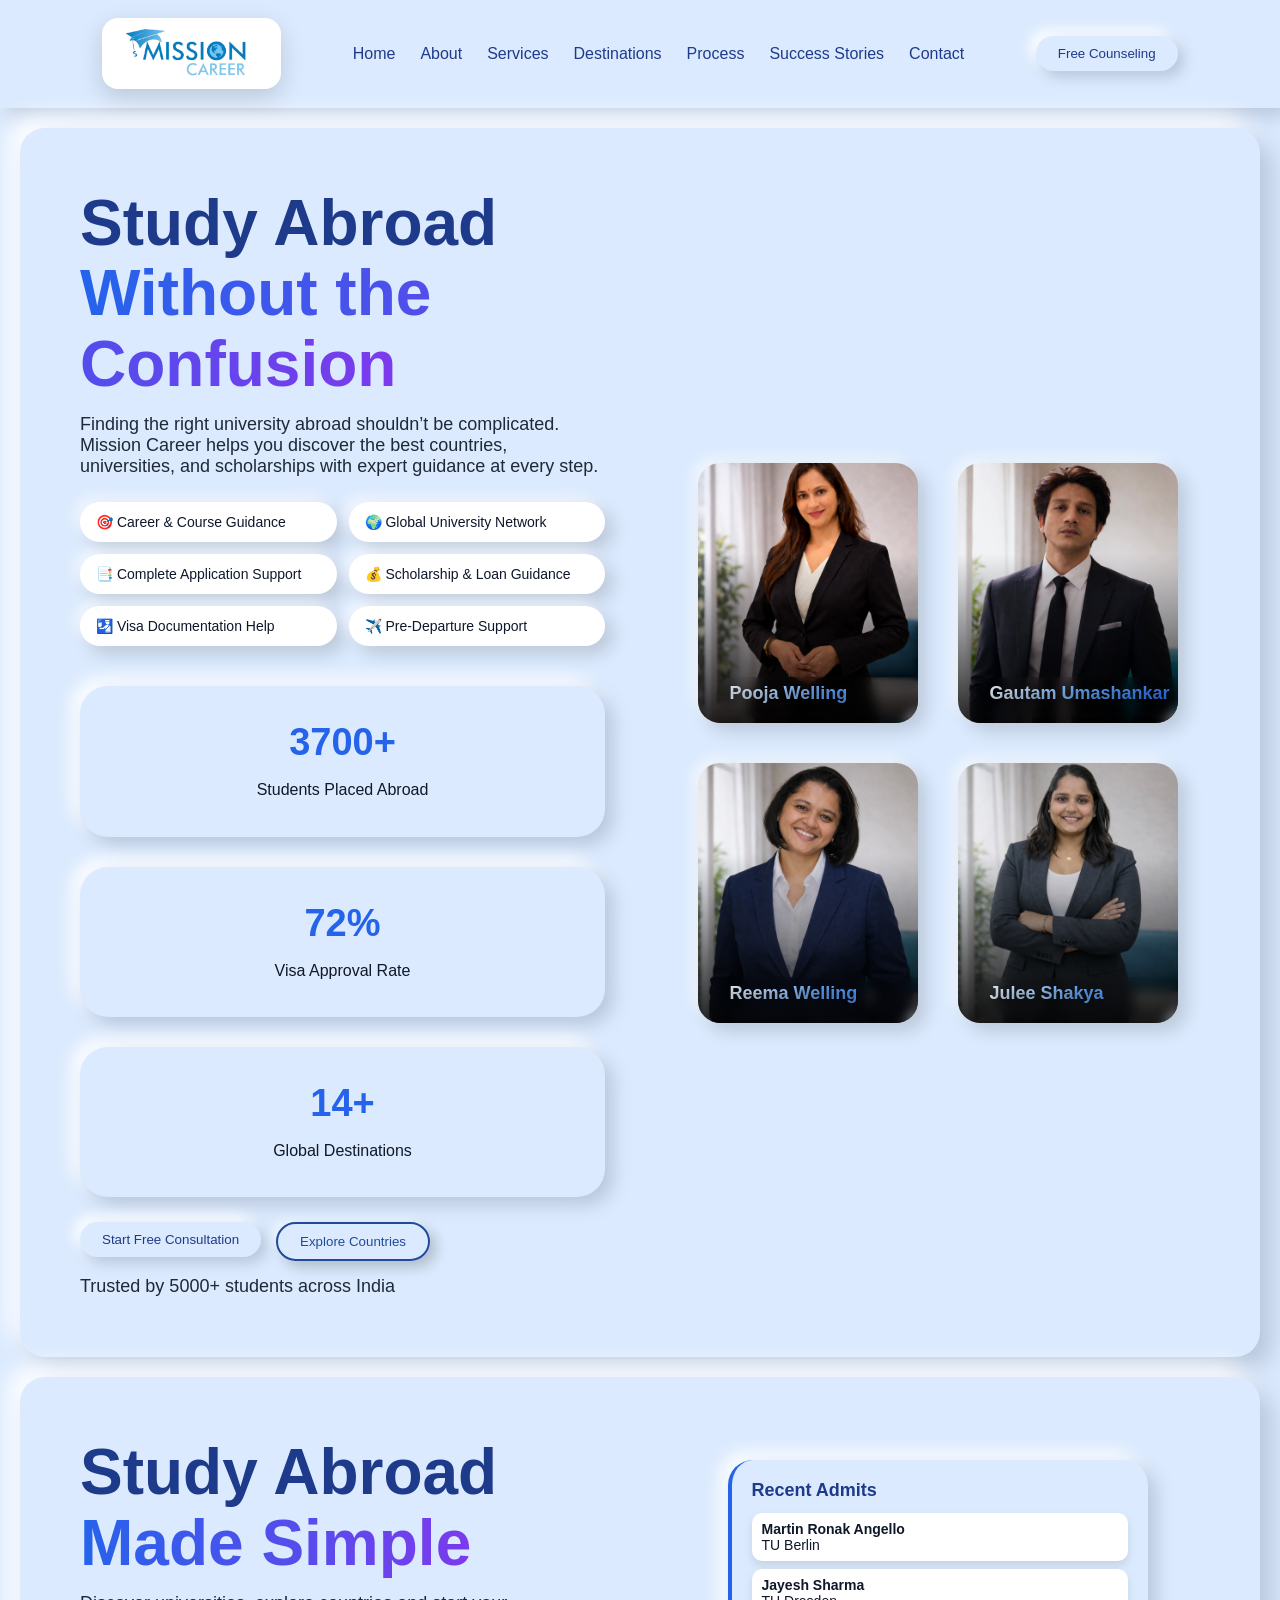
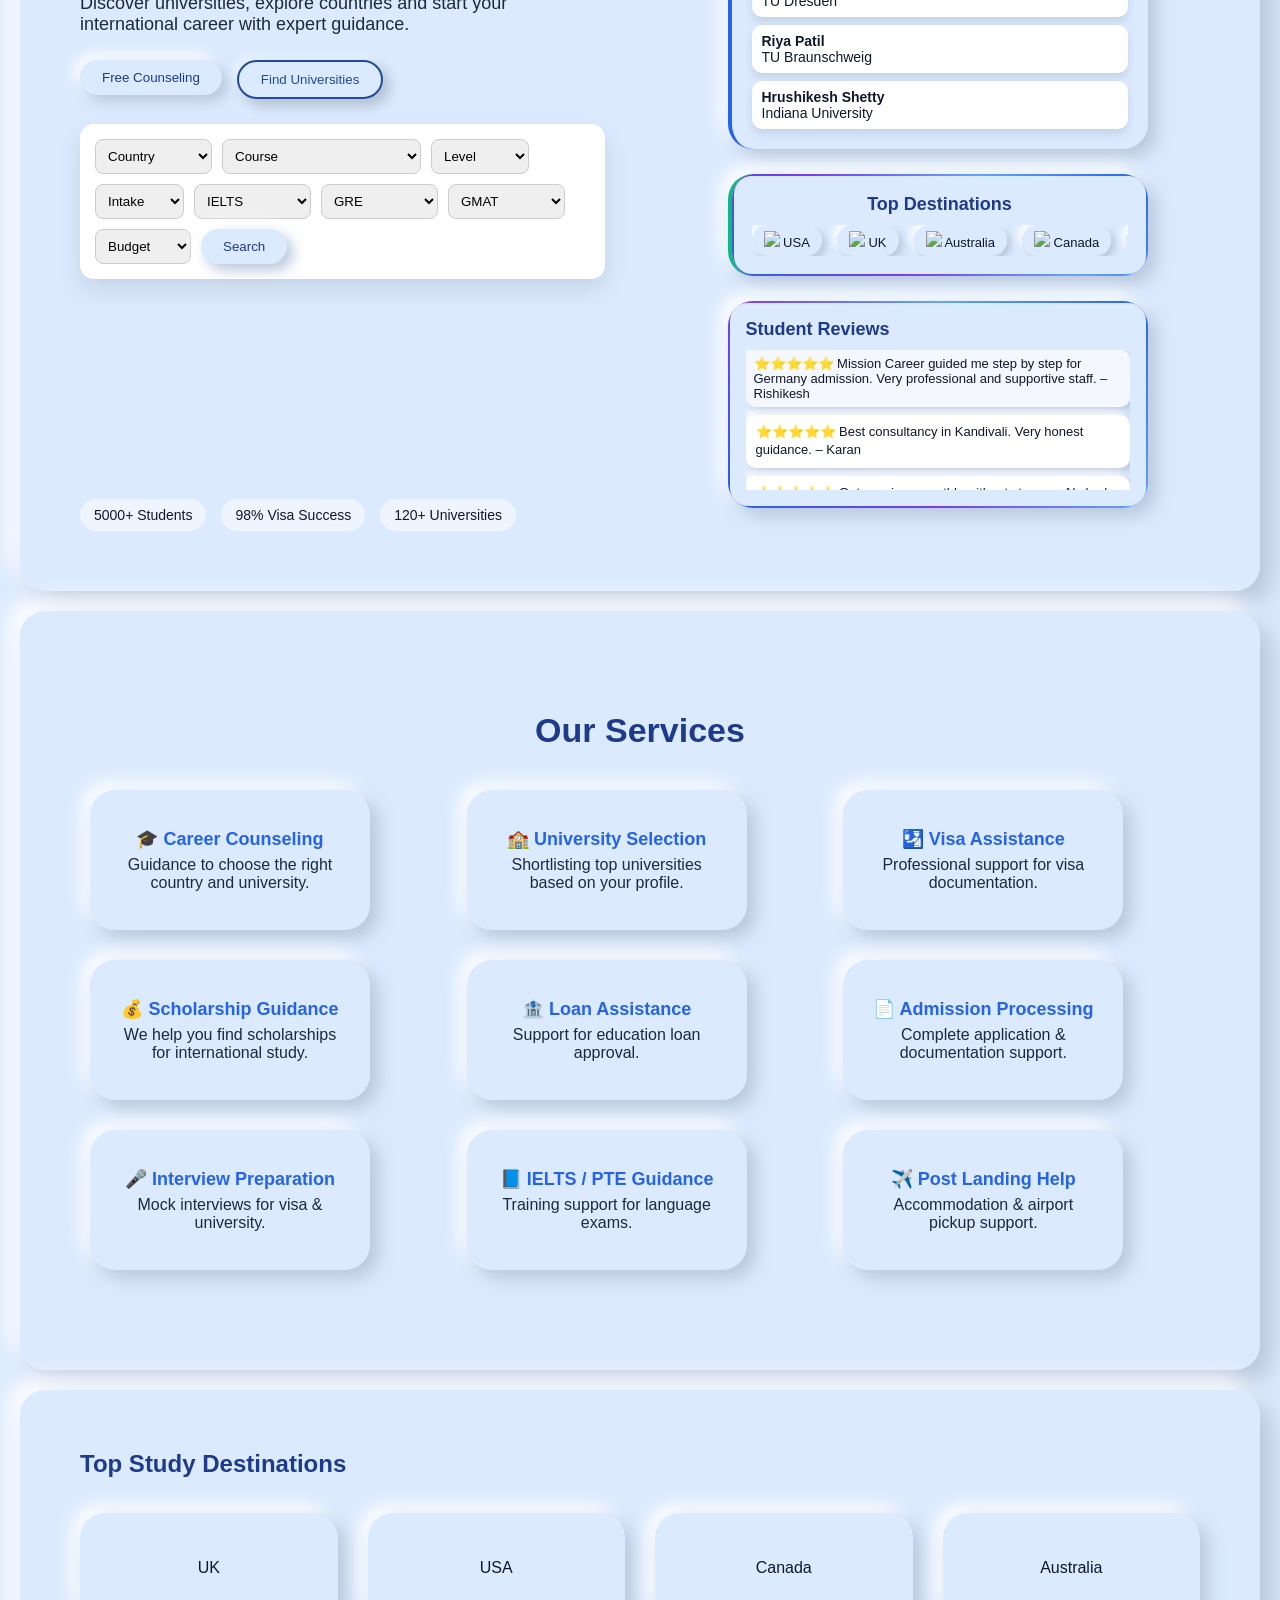
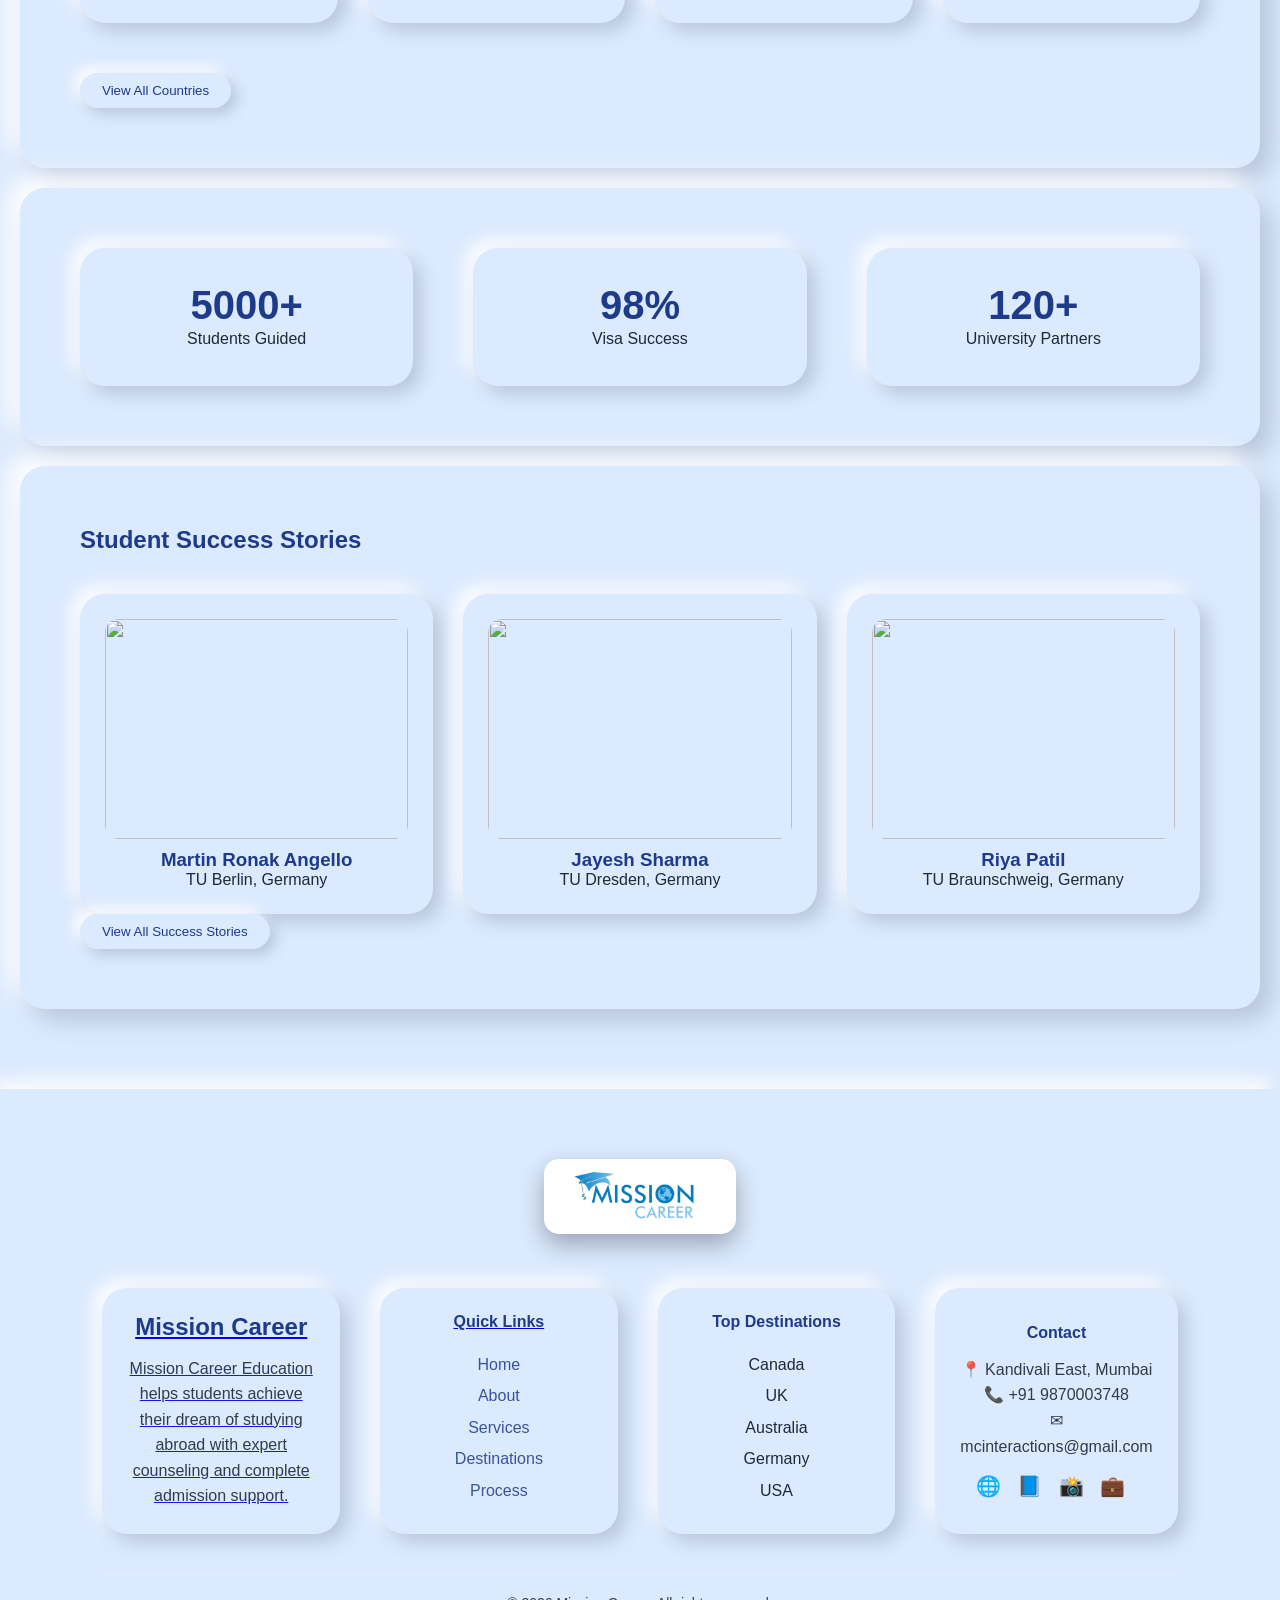
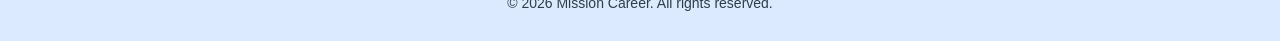
==== index.html @ 350496a9 "Update index.html" ====
<!DOCTYPE html>
<html lang="en">

<head>

<meta charset="UTF-8">
<meta name="viewport" content="width=device-width, initial-scale=1.0">

<title>Mission Career</title>

<link rel="stylesheet" href="style.css">

</head>

<body>

<!-- NAVBAR -->

<nav class="navbar">

<div class="logo">
<img src="mclogo.png" alt="Mission Career Logo">
</div>

<ul class="nav-links">

<li><a href="index.html">Home</a></li>
<li><a href="about.html">About</a></li>
<li><a href="services.html">Services</a></li>
<li><a href="destinations.html">Destinations</a></li>
<li><a href="process.html">Process</a></li>
<li><a href="success.html">Success Stories</a></li>
<li><a href="contact.html">Contact</a></li>

</ul>

<a href="contact.html">
<button class="btn">Free Counseling</button>
</a>

</nav>

<section class="hero">

<div class="hero-left">

<h1>
Study Abroad <br>
<span class="gradient-text">Without the Confusion</span>
</h1>

<p>
Finding the right university abroad shouldn’t be complicated.
Mission Career helps you discover the best countries, universities,
and scholarships with expert guidance at every step.
</p>


<div class="hero-features">

<div class="feature">🎯 Career & Course Guidance</div>
<div class="feature">🌍 Global University Network</div>
<div class="feature">📑 Complete Application Support</div>
<div class="feature">💰 Scholarship & Loan Guidance</div>
<div class="feature">🛂 Visa Documentation Help</div>
<div class="feature">✈️ Pre-Departure Support</div>

</div>


<div class="hero-stats">
<div class="stat">

<h2 class="counter" data-target="5000" data-symbol="+">0</h2>
<p>Students Placed Abroad</p>

</div>

<div class="stat">

<h2 class="counter" data-target="98" data-symbol="%">0</h2>
<p>Visa Approval Rate</p>

</div>

<div class="stat">

<h2 class="counter" data-target="20" data-symbol="+">0</h2>
<p>Global Destinations</p>

</div>
</div>


<div class="hero-buttons">

<a href="contact.html">
<button class="btn">Start Free Consultation</button>
</a>

<a href="destinations.html">
<button class="btn-outline">Explore Countries</button>
</a>

</div>

<p class="trust-line">
Trusted by 5000+ students across India
</p>

</div>



<div class="hero-right">

<div class="team-section">

<div class="team-card">
<img class="pooja-img" src="pooja.png">
<div class="team-info">
<h3>Pooja Welling</h3>
<p>Founder and Director</p>
</div>
</div>

<div class="team-card">
<img class="gautam-img" src="gautam.png">
<div class="team-info">
<h3>Gautam Umashankar</h3>
<p>International Admission Expert</p>
</div>
</div>

<div class="team-card">
<img src="reema.PNG">
<div class="team-info">
<h3>Reema Welling</h3>
<p>Admin Head</p>
</div>
</div>

<div class="team-card">
<img src="julee.PNG">
<div class="team-info">
<h3>Julee Shakya</h3>
<p>Admin Executive</p>
</div>
</div>

</div>

</div>

</section>
</section>


<!-- HERO SECTION -->
<section class="hero">

<div class="hero-content">

<h1>
Study Abroad <br>
<span class="gradient-text">Made Simple</span>
</h1>

<p>
Discover universities, explore countries and start your international career with expert guidance.
</p>

<div class="hero-buttons">

<a href="contact.html">
<button class="btn">Free Counseling</button>
</a>

<a href="finder.html">
<button class="btn-outline">Find Universities</button>
</a>

</div>

<!-- SEARCH WIDGET -->
<div class="finder-widget premium-finder">

<select id="country">
<option value="">Country</option>
<option>USA</option>
<option>UK</option>
<option>Canada</option>
<option>Australia</option>
<option>Germany</option>
<option>Ireland</option>
<option>New Zealand</option>
<option>Italy</option>
<option>France</option>
<option>Spain</option>
</select>


<select id="course">
<option value="">Course</option>

<option>Computer Science</option>
<option>Business</option>
<option>Engineering</option>
<option>Data Science</option>
<option>MBA</option>
<option>Mechanical</option>
<option>IT</option>
<option>AI</option>
<option>AIML</option>
<option>AI DS</option>
<option>Business Administration</option>
<option>EXTC</option>
<option>Finance</option>
<option>Bio Technology</option>
<option>Micro Biology</option>
<option>Cyber Security</option>
<option>Supply Chain Management</option>

</select>


<select id="level">
<option value="">Level</option>
<option>Bachelors</option>
<option>Masters</option>
<option>MBA</option>
<option>Diploma</option>
</select>


<select id="intake">
<option value="">Intake</option>
<option>Fall</option>
<option>Spring</option>
<option>Summer</option>
</select>


<select id="ielts">
<option value="">IELTS</option>
<option>Not Required</option>
<option>6</option>
<option>6.5</option>
<option>7</option>
<option>7.5</option>
<option>8</option>
</select>


<select id="gre">
<option value="">GRE</option>
<option>Not Required</option>
<option>300</option>
<option>310</option>
<option>320</option>
</select>


<select id="gmat">
<option value="">GMAT</option>
<option>Not Required</option>
<option>550</option>
<option>600</option>
<option>650</option>
<option>700</option>
</select>


<select id="budget">
<option value="">Budget</option>
<option>Low</option>
<option>Medium</option>
<option>High</option>
<option>Very High</option>
</select>


<button class="btn" onclick="goFinder()">
Search
</button>

</div>


<div id="results" class="university-results"></div>


<div id="results" class="university-results"></div>

<!-- STATS -->

<div class="hero-chips">

<div class="chip">5000+ Students</div>
<div class="chip">98% Visa Success</div>
<div class="chip">120+ Universities</div>

</div>

</div>



<!-- RIGHT SIDE WIDGETS -->

<div class="hero-widgets">

<div class="widget success">

<h3>Recent Admits</h3>

<div class="admit-list">

<div class="admit-item">
<b>Martin Ronak Angello</b><br>
TU Berlin
</div>

<div class="admit-item">
<b>Jayesh Sharma</b><br>
TU Dresden
</div>

<div class="admit-item">
<b>Riya Patil</b><br>
TU Braunschweig
</div>

<div class="admit-item">
<b>Hrushikesh Shetty</b><br>
Indiana University
</div>



</div>

</div>


<div class="widget country glass map-widget">

<div class="map-bg"></div>


<h3>Top Destinations</h3>

<div class="ticker">

<div class="ticker-track">

<span><img src="https://flagcdn.com/w40/us.png"> USA</span>
<span><img src="https://flagcdn.com/w40/gb.png"> UK</span>
<span><img src="https://flagcdn.com/w40/au.png"> Australia</span>
<span><img src="https://flagcdn.com/w40/ca.png"> Canada</span>
<span><img src="https://flagcdn.com/w40/de.png"> Germany</span>
<span><img src="https://flagcdn.com/w40/ie.png"> Ireland</span>
<span><img src="https://flagcdn.com/w40/nz.png"> New Zealand</span>
<span><img src="https://flagcdn.com/w40/it.png"> Italy</span>
<span><img src="https://flagcdn.com/w40/fr.png"> France</span>

<span><img src="https://flagcdn.com/w40/us.png"> USA</span>
<span><img src="https://flagcdn.com/w40/gb.png"> UK</span>
<span><img src="https://flagcdn.com/w40/au.png"> Australia</span>
<span><img src="https://flagcdn.com/w40/ca.png"> Canada</span>
<span><img src="https://flagcdn.com/w40/de.png"> Germany</span>
<span><img src="https://flagcdn.com/w40/ie.png"> Ireland</span>
<span><img src="https://flagcdn.com/w40/nz.png"> New Zealand</span>
<span><img src="https://flagcdn.com/w40/it.png"> Italy</span>
<span><img src="https://flagcdn.com/w40/fr.png"> France</span>

</div>

</div>

</div>

<div class="widget reviews-widget glass">

<h3>Student Reviews</h3>

<div class="review-mini">

<div class="review-mini-track">

<div class="review-mini-card">
⭐⭐⭐⭐⭐
Mission Career guided me step by step for Germany admission.
Very professional and supportive staff.
– Rishikesh
</div>

<div class="review-big-card">
⭐⭐⭐⭐⭐
Best consultancy in Kandivali.
Very honest guidance.
– Karan
</div>

<div class="review-big-card">
⭐⭐⭐⭐⭐
Got my visa smoothly without stress.
– Akshada
</div>

<div class="review-big-card">
⭐⭐⭐⭐⭐
Staff is friendly and explains everything clearly.
– Pooja
</div>

<div class="review-big-card">
⭐⭐⭐⭐⭐
Highly recommended for study abroad.
– Akshay
</div>

<div class="review-big-card">
⭐⭐⭐⭐⭐
Helped me choose correct university.
– Sneha
</div>

<div class="review-big-card">
⭐⭐⭐⭐⭐
Germany process was very smooth.
– Jayesh
</div>

<div class="review-big-card">
⭐⭐⭐⭐⭐
Very helpful team.
– Rahul
</div>

<div class="review-big-card">
⭐⭐⭐⭐⭐
Best consultancy for Germany.
– Hrushikesh
</div>

<div class="review-big-card">
⭐⭐⭐⭐⭐
Got admission without confusion.
– Harsh
</div>

<div class="review-big-card">
⭐⭐⭐⭐⭐
Very good counselling.
– Riya
</div>

<div class="review-big-card">
⭐⭐⭐⭐⭐
Good experience overall.
– Amit
</div>

<div class="review-big-card">
⭐⭐⭐⭐⭐
Proper documentation support.
– Kajal
</div>

<div class="review-big-card">
⭐⭐⭐⭐⭐
Visa process was easy.
– Naveen
</div>

<div class="review-big-card">
⭐⭐⭐⭐⭐
Best staff ever.
– Rohan
</div>

<div class="review-big-card">
⭐⭐⭐⭐⭐
Very professional.
– Sagar
</div>

<div class="review-big-card">
⭐⭐⭐⭐⭐
Good support for IELTS.
– Neha
</div>

<div class="review-big-card">
⭐⭐⭐⭐⭐
Recommended for Canada.
– Vishal
</div>

<div class="review-big-card">
⭐⭐⭐⭐⭐
Best for Germany.
– Tanmay
</div>

<div class="review-big-card">
⭐⭐⭐⭐⭐
Very honest people.
– Deepak
</div>

<div class="review-big-card">
⭐⭐⭐⭐⭐
Clear guidance.
– Komal
</div>

<div class="review-big-card">
⭐⭐⭐⭐⭐
Admission done fast.
– Aakash
</div>

<div class="review-big-card">
⭐⭐⭐⭐⭐
Helpful team.
– Nikhil
</div>

<div class="review-big-card">
⭐⭐⭐⭐⭐
Good experience.
– Pankaj
</div>

<div class="review-big-card">
⭐⭐⭐⭐⭐
Best consultancy.
– Sameer
</div>

<div class="review-big-card">
⭐⭐⭐⭐⭐
Very supportive.
– Aditya
</div>

<div class="review-big-card">
⭐⭐⭐⭐⭐
Easy process.
– Kunal
</div>

<div class="review-big-card">
⭐⭐⭐⭐⭐
Trusted consultancy.
– Mohit
</div>

<div class="review-big-card">
⭐⭐⭐⭐⭐
Highly recommended.
– Yash
</div>

<div class="review-big-card">
⭐⭐⭐⭐⭐
Smooth process.
– Ritesh
</div>

</div>

</div>

</div>
</div>

</section>


<!-- SERVICES PREVIEW -->




<!-- ADD THIS HERE -->

<section class="services">

<h2>Our Services</h2>

<div class="services-extra">

<div class="service-box">
<h3>🎓 Career Counseling</h3>
<p>Guidance to choose the right country and university.</p>
</div>

<div class="service-box">
<h3>🏫 University Selection</h3>
<p>Shortlisting top universities based on your profile.</p>
</div>

<div class="service-box">
<h3>🛂 Visa Assistance</h3>
<p>Professional support for visa documentation.</p>
</div>

<div class="service-box">
<h3>💰 Scholarship Guidance</h3>
<p>We help you find scholarships for international study.</p>
</div>

<div class="service-box">
<h3>🏦 Loan Assistance</h3>
<p>Support for education loan approval.</p>
</div>

<div class="service-box">
<h3>📄 Admission Processing</h3>
<p>Complete application & documentation support.</p>
</div>

<div class="service-box">
<h3>🎤 Interview Preparation</h3>
<p>Mock interviews for visa & university.</p>
</div>

<div class="service-box">
<h3>📘 IELTS / PTE Guidance</h3>
<p>Training support for language exams.</p>
</div>

<div class="service-box">
<h3>✈️ Post Landing Help</h3>
<p>Accommodation & airport pickup support.</p>
</div>

</div>

</section>
</div>

</section>



<!-- DESTINATIONS PREVIEW -->

<section class="destinations">

<h2>Top Study Destinations</h2>

<div class="countries">

<div class="country">UK</div>
<div class="country">USA</div>
<div class="country">Canada</div>
<div class="country">Australia</div>

</div>

<a href="destinations.html">
<button class="btn">View All Countries</button>
</a>

</section>


<!-- SUCCESS STATS -->

<section class="stats">

<div class="stat">

<h3>5000+</h3>
<p>Students Guided</p>

</div>

<div class="stat">

<h3>98%</h3>
<p>Visa Success</p>

</div>

<div class="stat">

<h3>120+</h3>
<p>University Partners</p>

</div>

</section>

<section class="success-preview">

<h2>Student Success Stories</h2>

<div class="success-grid">

<div class="success-card">

<img src="https://cdn-icons-png.flaticon.com/512/3135/3135715.png">

<h3>Martin Ronak Angello</h3>
<p>TU Berlin, Germany</p>

</div>


<div class="success-card">

<img src="https://cdn-icons-png.flaticon.com/512/3135/3135715.png">

<h3>Jayesh Sharma</h3>
<p>TU Dresden, Germany</p>

</div>


<div class="success-card">

<img src="https://cdn-icons-png.flaticon.com/512/6997/6997662.png">

<h3>Riya Patil</h3>
<p>TU Braunschweig, Germany</p>

</div>
</div>

<a href="success.html">
<button class="btn">View All Success Stories</button>
</a>

</section>


<!-- FOOTER -->

<footer class="footer">

    <div class="footer-logo">
          <a href="index.html">

<img src="mclogo.png" alt="Mission Career Logo">

</div>

<div class="footer-container">

<!-- COMPANY -->

<div class="footer-col">

<h3>Mission Career</h3>

<p>
Mission Career Education helps students achieve their dream of studying abroad with expert counseling and complete admission support.
</p>

</div>


<!-- QUICK LINKS -->

<div class="footer-col">

<h4>Quick Links</h4>

<ul>

<li><a href="index.html">Home</a></li>
<li><a href="about.html">About</a></li>
<li><a href="services.html">Services</a></li>
<li><a href="destinations.html">Destinations</a></li>
<li><a href="process.html">Process</a></li>

</ul>

</div>


<!-- DESTINATIONS -->

<div class="footer-col">

<h4>Top Destinations</h4>

<ul>

<li>Canada</li>
<li>UK</li>
<li>Australia</li>
<li>Germany</li>
<li>USA</li>

</ul>

</div>


<!-- CONTACT -->

<div class="footer-col">

<h4>Contact</h4>

<p>📍 Kandivali East, Mumbai</p>
<p>📞 +91 9870003748</p>
<p>✉ mcinteractions@gmail.com</p>

<div class="footer-social">

<a href="#">🌐</a>
<a href="#">📘</a>
<a href="#">📸</a>
<a href="#">💼</a>

</div>

</div>

</div>


<div class="footer-bottom">

<p>© 2026 Mission Career. All rights reserved.</p>

</div>

</footer>


<script src="script.js"></script>
</body>
</html>
---- style.css ----
*{
margin:0;
padding:0;
box-sizing:border-box;
font-family:sans-serif;
}

body{
background:#f6f9ff;
color:#0a2540;
}

/* NAVBAR */

.navbar{

display:flex;
justify-content:space-between;
align-items:center;

padding:20px 8%;

background:white;

box-shadow:0 5px 20px rgba(0,0,0,0.05);

}

.nav-links{

display:flex;
gap:25px;

list-style:none;

}

.nav-links a{

text-decoration:none;
color:#0a2540;

}

.btn{

background:#2563eb;
color:white;

padding:10px 22px;

border:none;

border-radius:30px;

cursor:pointer;

}

.btn-outline{

border:2px solid #2563eb;

background:white;
color:#2563eb;

padding:10px 22px;

border-radius:30px;

cursor:pointer;

}


/* HERO */

.hero{

display:grid;
grid-template-columns:1fr 1fr;

padding:120px 8%;

align-items:center;

}

.hero h1{

font-size:52px;
color:#1e3a8a;

}

.hero p{

margin-top:15px;

}

.hero-buttons{

margin-top:20px;
display:flex;
gap:10px;

}

.image-placeholder{

width:300px;
height:300px;

background:#dbeafe;

display:flex;
align-items:center;
justify-content:center;

border-radius:20px;

}


/* SERVICES */

section{

padding:100px 8%;

}

.services-grid{

display:grid;

grid-template-columns:repeat(auto-fit,minmax(250px,1fr));

gap:30px;

}

.service-card{

background:white;

padding:25px;

border-radius:14px;

box-shadow:0 10px 25px rgba(0,0,0,0.05);

}


/* COUNTRIES */

.countries{

display:grid;

grid-template-columns:repeat(auto-fit,minmax(150px,1fr));

gap:20px;

}

.country{

background:white;

padding:20px;

text-align:center;

border-radius:12px;

box-shadow:0 10px 20px rgba(0,0,0,0.05);

}


/* STATS */

.stats{

display:flex;

justify-content:center;

gap:60px;

background:#eef5ff;

}

.stat{

text-align:center;

}

.stat h3{

font-size:40px;

color:#2563eb;

}


/* FOOTER */

footer{

background:#1e40af;

color:white;

text-align:center;

padding:40px;

}

.success-grid{
display:grid;
grid-template-columns:repeat(auto-fit,minmax(250px,1fr));
gap:30px;
margin-top:40px;
}

.success-card{
background:white;
padding:25px;
border-radius:14px;
text-align:center;
box-shadow:0 10px 25px rgba(0,0,0,0.05);
}

.page-hero{

padding:120px 8%;
text-align:center;

background:#eef5ff;

}

.page-hero h1{

font-size:48px;
color:#1e3a8a;

}

.about-grid{

display:grid;

grid-template-columns:1fr 1fr;

gap:40px;

align-items:center;

}

.mission-grid{

display:grid;

grid-template-columns:1fr 1fr;

gap:30px;

}

.mission-card{

background:white;

padding:25px;

border-radius:14px;

box-shadow:0 10px 25px rgba(0,0,0,0.05);

}

.cta-section{

text-align:center;

background:#eef5ff;

padding:80px 8%;

}

.cta-section h2{

font-size:36px;

margin-bottom:10px;

color:#1e3a8a;

}

.process-grid{

display:grid;

grid-template-columns:repeat(auto-fit,minmax(250px,1fr));

gap:30px;

margin-top:40px;

}

.process-card{

background:white;

padding:30px;

border-radius:14px;

text-align:center;

box-shadow:0 10px 25px rgba(0,0,0,0.05);

transition:0.3s;

}

.process-card:hover{

transform:translateY(-6px);

box-shadow:0 20px 40px rgba(0,0,0,0.1);

}

.success-grid{

display:grid;

grid-template-columns:repeat(auto-fit,minmax(250px,1fr));

gap:30px;

margin-top:40px;

}

.success-card{

background:white;

padding:25px;

border-radius:14px;

text-align:center;

box-shadow:0 10px 25px rgba(0,0,0,0.05);

transition:0.3s;

}

.success-card:hover{

transform:translateY(-6px);

box-shadow:0 20px 40px rgba(0,0,0,0.1);

}

.finder{

text-align:center;

background:#eef5ff;

padding:100px 8%;

}

.finder h2{

font-size:40px;

margin-bottom:10px;

color:#1e3a8a;

}

.logo img{
height:55px;
width:auto;
}

.hero{

display:grid;
grid-template-columns:1fr 1fr;

gap:60px;

padding:120px 8%;

align-items:center;

background:linear-gradient(120deg,#eef5ff,#ffffff);

}

.hero h1{

font-size:56px;

color:#1e3a8a;

}

.highlight{

color:#2563eb;

}

.hero p{

margin-top:15px;

font-size:18px;

max-width:500px;

}

/* FEATURES */

.hero-features{

display:grid;

grid-template-columns:repeat(2,1fr);

gap:12px;

margin-top:20px;

}

.feature{

background:white;

padding:12px 16px;

border-radius:30px;

box-shadow:0 10px 20px rgba(0,0,0,0.05);

font-size:14px;

}

/* STATS */

.hero-stats{

display:flex;

gap:40px;

margin-top:25px;

}

.hero-stats h2{

font-size:32px;

color:#2563eb;

}

/* STUDENT GRID */

.students-grid{

display:grid;

grid-template-columns:repeat(2,160px);

gap:25px;

justify-content:center;

}

.student-card{

position:relative;

width:160px;
height:200px;

border-radius:16px;

overflow:hidden;

box-shadow:0 15px 35px rgba(0,0,0,0.2);

animation:floatCard 6s ease-in-out infinite;

}

.student-card img{

width:100%;
height:100%;

object-fit:cover;

}

.student-card span{

position:absolute;

bottom:10px;
left:10px;

background:white;

padding:4px 10px;

border-radius:20px;

font-size:12px;

}

/* FLOAT ANIMATION */

@keyframes floatCard{

0%{transform:translateY(0px)}
50%{transform:translateY(-15px)}
100%{transform:translateY(0px)}

}

.hero{

display:grid;
grid-template-columns:1fr 1fr;

gap:60px;

padding:120px 8%;

background:linear-gradient(120deg,#f6f9ff,#ffffff);

}

/* HEADLINE */

.hero h1{

font-size:64px;

line-height:1.1;

color:#0a2540;

}

.gradient-text{

background:linear-gradient(90deg,#2563eb,#60a5fa);

-webkit-background-clip:text;

-webkit-text-fill-color:transparent;

}

/* FINDER WIDGET */

.finder-widget{

margin-top:25px;

display:flex;

gap:10px;

background:white;

padding:15px;

border-radius:12px;

box-shadow:0 10px 30px rgba(0,0,0,0.08);

}

.finder-widget select{

padding:10px;

border-radius:8px;

border:1px solid #ddd;

}

/* STATS CHIPS */

.hero-chips{

display:flex;

gap:15px;

margin-top:20px;

}

.chip{

background:#eef5ff;

padding:8px 14px;

border-radius:30px;

font-size:14px;

}

/* RIGHT SIDE WIDGETS */

.hero-widgets{

display:flex;

flex-direction:column;

gap:20px;

}

.widget{

background:white;

padding:20px;

border-radius:16px;

box-shadow:0 15px 35px rgba(0,0,0,0.1);

animation:float 6s ease-in-out infinite;

}

.widget.success{

border-left:4px solid #2563eb;

}

.widget.country{

border-left:4px solid #10b981;

}

@keyframes float{

0%{transform:translateY(0)}
50%{transform:translateY(-12px)}
100%{transform:translateY(0)}

}

.nav-links a{

position:relative;

text-decoration:none;

color:#0a2540;

font-weight:500;

padding:6px 0;

transition:color 0.3s ease;

}

/* underline animation */

.nav-links a::after{

content:"";

position:absolute;

left:0;

bottom:-4px;

width:0%;

height:2px;

background:linear-gradient(
90deg,
#2563eb,
#60a5fa
);

transition:width 0.35s ease;

}

/* hover effect */

.nav-links a:hover{

color:#2563eb;

}

.nav-links a:hover::after{

width:100%;

}

.hero{

display:grid;
grid-template-columns:1fr 1fr;

gap:70px;

padding:120px 8%;

align-items:center;

background:linear-gradient(120deg,#f6f9ff,#ffffff);

}

/* HEADLINE */

.hero h1{

font-size:64px;

line-height:1.1;

color:#0a2540;

}

.gradient-text{

background:linear-gradient(90deg,#2563eb,#60a5fa);

-webkit-background-clip:text;

-webkit-text-fill-color:transparent;

}

.hero p{

margin-top:15px;

font-size:18px;

max-width:520px;

}

/* FEATURES */

.hero-features{

display:grid;

grid-template-columns:repeat(2,1fr);

gap:12px;

margin-top:25px;

}

.feature{

background:white;

padding:12px 16px;

border-radius:30px;

box-shadow:0 10px 20px rgba(0,0,0,0.05);

font-size:14px;

}

/* STATS */

.hero-stats{

display:flex;

gap:40px;

margin-top:25px;

}

.stat h2{

color:#2563eb;

font-size:32px;

}

/* BUTTONS */

.hero-buttons{

margin-top:25px;

display:flex;

gap:15px;

}

.trust-line{

margin-top:12px;

font-size:14px;

color:#64748b;

}

/* RIGHT SIDE CARDS */

.students-grid{

display:grid;

grid-template-columns:repeat(2,200px);

gap:30px;

justify-content:center;

}

.student-card{

position:relative;

width:200px;
height:240px;

border-radius:18px;

overflow:hidden;

box-shadow:0 20px 40px rgba(0,0,0,0.15);

transition:0.3s;

}

.student-card:hover{

transform:translateY(-10px);

}

.student-card img{

width:100%;
height:100%;

object-fit:cover;

}

.card-label{

position:absolute;

bottom:12px;
left:12px;

background:white;

padding:6px 12px;

border-radius:20px;

font-size:13px;

font-weight:500;

}

/* ===== GLOBAL THEME OVERRIDE ===== */

body{
background:#f8fbff;
color:#0f172a;
}

/* NAVBAR */

.navbar{
background:white;
border-bottom:1px solid #e5e7eb;
}

/* NAV LINKS */

.nav-links a{
color:#0f172a;
}

.nav-links a:hover{
color:#2563eb;
}

/* HEADINGS */

h1,h2,h3{
color:#0f172a;
}

/* GRADIENT TEXT */

.gradient-text{
background:linear-gradient(90deg,#2563eb,#7c3aed);
-webkit-background-clip:text;
-webkit-text-fill-color:transparent;
}

/* BUTTON PRIMARY */

.btn{
background:linear-gradient(135deg,#2563eb,#7c3aed);
color:white;
border:none;
}

/* BUTTON HOVER */

.btn:hover{
transform:translateY(-2px);
box-shadow:0 10px 25px rgba(0,0,0,0.15);
}

/* BUTTON OUTLINE */

.btn-outline{
border:2px solid #2563eb;
color:#2563eb;
background:white;
}

/* CARDS */

.service-card,
.country,
.success-card,
.process-card{

background:white;

border-radius:16px;

box-shadow:0 10px 30px rgba(0,0,0,0.06);

transition:0.3s;

}

.service-card:hover,
.country:hover,
.success-card:hover,
.process-card:hover{

transform:translateY(-6px);

box-shadow:0 20px 50px rgba(0,0,0,0.12);

}

/* LIGHT SECTIONS */

.light-section{
background:#f1f5ff;
}

/* HERO */

.hero{
background:linear-gradient(120deg,#f6f9ff,#ffffff);
}

/* STATS */

.stat h2{
color:#2563eb;
}

/* ===== SKY BLUE WEBSITE BACKGROUND ===== */

body{
background:#eaf3ff;
}

/* sections */

section{
background:#eaf3ff;
}

/* hero section */

.hero{
background:#eaf3ff;
}

/* light sections */

.light-section{
background:#eaf3ff;
}

/* cards ko white rakhenge taaki contrast aaye */

.service-card,
.success-card,
.process-card,
.country,
.student-card{

background:white;

}

body{

background:linear-gradient(
180deg,
#eef5ff,
#dbeafe
);

}

/* STRONG SKY BLUE BACKGROUND */

body{
background:#dbeafe;
}

section{
background:#dbeafe;
}

.hero{
background:#dbeafe;
}

body{
background:linear-gradient(
180deg,
#dbeafe,
#bfdbfe
);
}

.navbar{
background:linear-gradient(
90deg,
#4f46e5,
#7c3aed
);

padding:18px 8%;

display:flex;
align-items:center;
justify-content:space-between;

}

.nav-links a{
color:white;
}

.nav-links a:hover{
color:#e0e7ff;
}

.logo{
background:white;
padding:6px 16px;
border-radius:14px;

box-shadow:
0 6px 20px rgba(0,0,0,0.15);

display:flex;
align-items:center;
}

.nav-btn{

background:white;
color:#5b4bff;

padding:12px 28px;

border-radius:40px;

font-weight:600;

border:none;

box-shadow:
0 8px 20px rgba(0,0,0,0.15);

transition:all 0.3s ease;

}

/* hover */

.nav-btn:hover{

transform:translateY(-3px);

box-shadow:
0 12px 30px rgba(0,0,0,0.25);

background:linear-gradient(
90deg,
#2563eb,
#7c3aed
);

color:white;

}

.nav-btn{

background:linear-gradient(
90deg,
#2563eb,
#7c3aed
);

color:white;

box-shadow:
0 10px 30px rgba(124,58,237,0.6);

}

.nav-btn{

background:linear-gradient(
90deg,
#2563eb,
#7c3aed
);

color:white;

box-shadow:
0 10px 30px rgba(124,58,237,0.6);

}

.logo{

background:white;

padding:8px 18px;

border-radius:16px;

display:flex;
align-items:center;

transition:all 0.35s ease;

box-shadow:
0 8px 25px rgba(0,0,0,0.15);

}

/* hover animation */

.logo:hover{

transform:translateY(-4px) scale(1.05);

box-shadow:
0 15px 40px rgba(124,58,237,0.4);

}

.logo{

background:white;

padding:8px 18px;

border-radius:16px;

display:flex;
align-items:center;

transition:all 0.35s ease;

box-shadow:
0 8px 25px rgba(0,0,0,0.15);

}

/* hover animation */

.logo:hover{

transform:translateY(-4px) scale(1.05);

box-shadow:
0 15px 40px rgba(124,58,237,0.4);

}

.staff-grid{

display:grid;
grid-template-columns:repeat(2,200px);
gap:30px;
justify-content:center;

}

.staff-card{

position:relative;

width:200px;
height:240px;

border-radius:20px;

overflow:hidden;

box-shadow:0 20px 40px rgba(0,0,0,0.15);

transition:0.4s;

}

.staff-card img{

width:100%;
height:100%;
object-fit:cover;

}

/* hover animation */

.staff-card:hover{

transform:translateY(-10px) scale(1.05);

box-shadow:0 30px 60px rgba(0,0,0,0.25);

}

/* gradient overlay */

.staff-card::after{

content:"";

position:absolute;
bottom:0;
left:0;

width:100%;
height:60%;

background:linear-gradient(
transparent,
rgba(0,0,0,0.85)
);

}

/* name */

.staff-name{

position:absolute;

bottom:12px;
left:14px;

color:white;

font-weight:600;

font-size:18px;

z-index:2;

}

.team-section{

display:grid;
grid-template-columns:repeat(2,220px);
gap:40px;

justify-content:center;

}

/* card */

.team-card{

position:relative;

height:260px;
width:220px;

border-radius:22px;

overflow:hidden;

background:white;

box-shadow:
0 20px 50px rgba(0,0,0,0.15);

transition:0.4s;

}

/* image */

.team-card img{

width:100%;
height:100%;

object-fit:cover;

transition:0.5s;

}

/* hover */

.team-card:hover{

transform:translateY(-12px) scale(1.05);

box-shadow:
0 35px 80px rgba(0,0,0,0.25);

}

.team-card:hover img{

transform:scale(1.15);

}

/* info overlay */

.team-info{

position:absolute;

bottom:0;

width:100%;

padding:16px;

background:linear-gradient(
transparent,
rgba(0,0,0,0.85)
);

color:white;

transform:translateY(35px);

transition:0.35s;

}

.team-card:hover .team-info{

transform:translateY(0);

}

/* name */

.team-info h3{

font-size:18px;

margin-bottom:4px;

}

.team-info p{

font-size:13px;

opacity:0.85;

}

.gautam-img{
object-fit:cover;
object-position:50% 10%;
}

.team-card{
position:relative;
overflow:hidden;
border-radius:22px;
}

/* image */

.team-card img{
width:100%;
height:100%;
object-fit:cover;
}

/* dark gradient overlay */

.team-card::after{
content:"";
position:absolute;
bottom:0;
left:0;
width:100%;
height:60%;

background:linear-gradient(
transparent,
rgba(0,0,0,0.85)
);
}

/* name style */

.team-info{
position:absolute;
bottom:15px;
left:15px;

color:white;
font-weight:600;
font-size:18px;

z-index:2;

background:rgba(0,0,0,0.45);
padding:6px 14px;
border-radius:20px;

backdrop-filter:blur(6px);
}

/* CARD OVERLAY */

.team-card{
position:relative;
overflow:hidden;
border-radius:22px;
}

.team-card::after{
content:"";
position:absolute;
bottom:0;
left:0;
width:100%;
height:65%;

background:linear-gradient(
transparent,
rgba(0,0,0,0.85)
);
}

/* NAME STYLE */

.team-info{

position:absolute;
bottom:18px;
left:18px;

font-size:20px;
font-weight:700;

z-index:2;

/* BLUE WHITE GRADIENT TEXT */

background:linear-gradient(90deg,#ffffff,#60a5fa,#2563eb);

-webkit-background-clip:text;
-webkit-text-fill-color:transparent;

text-shadow:0 3px 10px rgba(0,0,0,0.6);

}

/* HERO HOVER EFFECTS */

/* staff cards */

.team-card{

transition:all 0.4s ease;

}

.team-card:hover{

transform:translateY(-12px) scale(1.05);

box-shadow:0 35px 70px rgba(0,0,0,0.35);

}

/* image zoom */

.team-card img{

transition:transform 0.6s ease;

}

.team-card:hover img{

transform:scale(1.15);

}

/* feature pills */

.feature{

transition:all 0.35s ease;

cursor:pointer;

}

.feature:hover{

transform:translateY(-4px) scale(1.05);

box-shadow:0 10px 25px rgba(0,0,0,0.15);

background:white;

}

/* stats numbers */

.stat{

transition:0.35s;

}

.stat:hover{

transform:scale(1.1);

color:#2563eb;

}

/* buttons */

.btn{

transition:all 0.35s ease;

}

.btn:hover{

transform:translateY(-3px) scale(1.05);

box-shadow:0 12px 30px rgba(0,0,0,0.25);

}

/* outline button */

.btn-outline{

transition:all 0.35s ease;

}

.btn-outline:hover{

background:#2563eb;

color:white;

transform:translateY(-3px) scale(1.05);

}

/* heading hover glow */

.hero h1{

transition:0.4s;

}

.hero h1:hover{

text-shadow:

0 10px 40px rgba(37,99,235,0.5);

}

/* ================= CLAY EFFECT WITHOUT COLOR CHANGE ================= */

/* clay cards */

.feature,
.dest-card,
.service-card,
.about-card,
.process-content,
.timeline-item,
.contact-form,
.why-card,
.team-card{

border-radius:22px;

box-shadow:
8px 8px 18px rgba(0,0,0,0.15),
-6px -6px 14px rgba(255,255,255,0.6);

transition:all 0.35s ease;

}

/* hover press effect */

.feature:hover,
.dest-card:hover,
.service-card:hover,
.about-card:hover,
.process-content:hover,
.timeline-item:hover,
.why-card:hover,
.team-card:hover{

transform:translateY(-4px);

box-shadow:
inset 6px 6px 12px rgba(0,0,0,0.18),
inset -6px -6px 12px rgba(255,255,255,0.6);

}

/* buttons clay press */

.btn,
.btn-outline,
.nav-btn{

border-radius:40px;

box-shadow:
6px 6px 14px rgba(0,0,0,0.2),
-4px -4px 10px rgba(255,255,255,0.5);

transition:0.3s;

}

.btn:hover,
.btn-outline:hover,
.nav-btn:hover{

box-shadow:
inset 5px 5px 10px rgba(0,0,0,0.25),
inset -5px -5px 10px rgba(255,255,255,0.6);

}

/* navbar soft clay */

nav{

box-shadow:
6px 6px 14px rgba(0,0,0,0.15),
-4px -4px 10px rgba(255,255,255,0.5);

}

/* pills */

.feature{

border-radius:30px;

}

/* stat cards */

.stat{

border-radius:20px;

box-shadow:
6px 6px 14px rgba(0,0,0,0.15),
-4px -4px 10px rgba(255,255,255,0.5);

}

.contact-grid{

display:grid;

grid-template-columns:1fr 1fr;

gap:60px;

}

.contact-form{

padding:30px;

}

.contact-form input,
.contact-form textarea{

width:100%;

padding:12px;

margin-bottom:15px;

border-radius:10px;

border:1px solid #ddd;

font-size:14px;

}

.contact-info p{

margin-bottom:15px;

}

/* FOOTER */

.footer{

background: linear-gradient(135deg,#4f46e5,#7c3aed);

color:white;

padding:60px 8% 30px;

margin-top:80px;

}

.footer-container{

display:grid;

grid-template-columns:repeat(auto-fit,minmax(220px,1fr));

gap:40px;

}

.footer-col h3{

font-size:24px;

margin-bottom:15px;

}

.footer-col h4{

margin-bottom:15px;

}

.footer-col p{

line-height:1.6;

opacity:0.9;

}

.footer-col ul{

list-style:none;

padding:0;

}

.footer-col ul li{

margin-bottom:10px;

}

.footer-col ul li a{

color:white;

text-decoration:none;

opacity:0.9;

transition:0.3s;

}

.footer-col ul li a:hover{

opacity:1;

padding-left:6px;

}

.footer-social{

margin-top:15px;

}

.footer-social a{

font-size:20px;

margin-right:10px;

text-decoration:none;

transition:0.3s;

}

.footer-social a:hover{

transform:scale(1.2);

}

.footer-bottom{

text-align:center;

margin-top:40px;

border-top:1px solid rgba(255,255,255,0.2);

padding-top:20px;

font-size:14px;

opacity:0.8;

}

/* ===== FOOTER UPGRADE ===== */

.footer{

background: linear-gradient(135deg,#4f46e5,#7c3aed);

color:white;

padding:70px 8% 30px;

margin-top:80px;

position:relative;

overflow:hidden;

}

/* animated light effect */

.footer::before{

content:"";

position:absolute;

width:200%;

height:200%;

top:-50%;

left:-50%;

background: radial-gradient(circle, rgba(255,255,255,0.15) 2%, transparent 2%);

background-size:40px 40px;

animation:footerMove 30s linear infinite;

opacity:0.3;

}

@keyframes footerMove{

0%{transform:translate(0,0)}

100%{transform:translate(100px,100px)}

}


/* footer layout */

.footer-container{

display:grid;

grid-template-columns:repeat(auto-fit,minmax(220px,1fr));

gap:40px;

position:relative;

z-index:2;

}


/* headings */

.footer-col h3,
.footer-col h4{

margin-bottom:15px;

font-weight:600;

}


/* text */

.footer-col p{

line-height:1.6;

opacity:0.9;

}


/* links */

.footer-col ul{

list-style:none;

padding:0;

}

.footer-col ul li{

margin-bottom:10px;

}

.footer-col ul li a{

color:white;

text-decoration:none;

opacity:0.85;

transition:all 0.3s ease;

position:relative;

}

/* animated underline */

.footer-col ul li a::after{

content:"";

position:absolute;

left:0;

bottom:-2px;

width:0%;

height:2px;

background:white;

transition:0.3s;

}

.footer-col ul li a:hover{

opacity:1;

padding-left:6px;

}

.footer-col ul li a:hover::after{

width:100%;

}


/* social icons */

.footer-social a{

font-size:20px;

margin-right:12px;

display:inline-block;

transition:all 0.3s ease;

}

.footer-social a:hover{

transform:scale(1.3) rotate(8deg);

}


/* footer bottom */

.footer-bottom{

text-align:center;

margin-top:40px;

border-top:1px solid rgba(255,255,255,0.25);

padding-top:20px;

font-size:14px;

opacity:0.9;

}


/* responsive */

@media (max-width:768px){

.footer{

text-align:center;

}

.footer-container{

grid-template-columns:1fr;

}

}

/* ===== PREMIUM FOOTER LOGO ===== */

.footer-logo{

display:flex;
justify-content:center;
align-items:center;

margin-bottom:50px;

position:relative;

}

/* logo card */

.footer-logo img{

height:75px;

background:rgba(255,255,255,0.95);

padding:14px 35px;

border-radius:20px;

box-shadow:
0 10px 30px rgba(0,0,0,0.25);

transition:all 0.35s ease;

}

/* glow ring */

.footer-logo::before{

content:"";

position:absolute;

width:220px;
height:90px;

background:linear-gradient(
90deg,
#60a5fa,
#a78bfa,
#60a5fa
);

filter:blur(25px);

opacity:0.5;

z-index:-1;

}

/* hover effect */

.footer-logo img:hover{

transform:translateY(-6px) scale(1.05);

box-shadow:
0 20px 50px rgba(0,0,0,0.35);

}

/* STATS BOX */

.hero-stats{

display:flex;
gap:30px;
flex-wrap:wrap;

margin-top:30px;

}

.stat{

flex:1;

min-width:200px;

text-align:center;

padding:20px;

background:white;

border-radius:16px;

box-shadow:0 10px 25px rgba(0,0,0,0.1);

transition:0.3s;

}

.stat:hover{

transform:translateY(-6px);

}

/* number */

.stat h2{

font-size:32px;

color:#2563eb;

margin-bottom:6px;

}

/* text */

.stat p{

font-size:15px;

color:#1f2937;

word-wrap:break-word;

line-height:1.4;

}

/* ===== PREMIUM MAP SECTION ===== */

.map-section{

padding:80px 8%;

background:linear-gradient(
135deg,
#dbeafe,
#e0e7ff,
#ede9fe
);

text-align:center;

}

.map-title{

font-size:32px;

margin-bottom:40px;

color:#1e3a8a;

}


/* wrapper */

.map-wrapper{

position:relative;

max-width:1000px;

margin:auto;

border-radius:25px;

overflow:hidden;

box-shadow:
0 20px 50px rgba(0,0,0,0.15);

transition:0.4s;

}

.map-wrapper:hover{

transform:scale(1.01);

box-shadow:
0 30px 70px rgba(0,0,0,0.25);

}


/* iframe */

.map-wrapper iframe{

width:100%;

height:450px;

border:0;

filter:saturate(1.1);

}


/* glass card */

.map-card{

position:absolute;

bottom:20px;

left:20px;

background:rgba(255,255,255,0.9);

backdrop-filter:blur(8px);

padding:20px;

border-radius:15px;

box-shadow:
0 10px 25px rgba(0,0,0,0.2);

text-align:left;

max-width:260px;

animation:floatCard 4s infinite ease-in-out;

}


@keyframes floatCard{

0%{transform:translateY(0px)}

50%{transform:translateY(-6px)}

100%{transform:translateY(0px)}

}


.map-card h3{

color:#4338ca;

margin-bottom:8px;

}

.map-card p{

font-size:14px;

color:#111;

line-height:1.4;

}

/* ===== CLAY STATS FINAL ===== */

.hero-stats{
display:flex;
gap:30px;
flex-wrap:wrap;
justify-content:center;
margin-top:40px;
}

/* background same as section */

.hero{
background:#cfd8e6;
}

/* clay box */

.stat{

background:#cfd8e6;

padding:35px;

border-radius:28px;

min-width:280px;

text-align:center;

/* clay shadow */

box-shadow:
12px 12px 25px #aab4c3,
-12px -12px 25px #e6eef8;

transition:0.3s ease;

}


/* hover press effect */

.stat:hover{

box-shadow:
inset 8px 8px 16px #aab4c3,
inset -8px -8px 16px #e6eef8;

transform:scale(1.02);

}


/* number */

.stat h2{

font-size:38px;

color:#2563eb;

margin-bottom:8px;

font-weight:700;

}


/* text */

.stat p{

font-size:16px;

color:#111827;

}

/* ===== FORCE BLUE BACKGROUND ===== */

.hero{
background:#dbeafe !important;
}


/* ===== WHITE CLAY STATS ===== */

.hero-stats .stat{

background:#ffffff !important;

border-radius:28px !important;

box-shadow:
8px 8px 18px #b8c6db,
-8px -8px 18px #ffffff !important;

transition:0.3s;

}


/* hover press */

.hero-stats .stat:hover{

box-shadow:
inset 6px 6px 12px #b8c6db,
inset -6px -6px 12px #ffffff !important;

transform:scale(1.02);

}


/* number color */

.hero-stats .stat h2{
color:#2563eb !important;
}


/* text color */

.hero-stats .stat p{
color:#111827 !important;
}

/* ========================= */
/* GLOBAL HOVER ANIMATION */
/* ========================= */

.hero button,
.hero .btn,
.hero .btn-outline,
.hero .widget,
.hero .chip,
.hero .stat,
.hero .feature,
.hero .finder-widget,
.hero select,
.hero input,
.hero .hero-stats .stat,
.hero .hero-widgets .widget {

transition: all 0.35s ease;
cursor: pointer;

}


/* ===== lift effect ===== */

.hero button:hover,
.hero .btn:hover,
.hero .btn-outline:hover,
.hero .widget:hover,
.hero .chip:hover,
.hero .stat:hover,
.hero .feature:hover,
.hero .finder-widget:hover,
.hero .hero-widgets .widget:hover,
.hero select:hover {

transform: translateY(-6px) scale(1.02);

box-shadow:
0 15px 30px rgba(0,0,0,0.15),
0 5px 10px rgba(0,0,0,0.08);

}


/* ===== press effect ===== */

.hero button:active,
.hero .widget:active,
.hero .stat:active {

transform: scale(0.96);

box-shadow:
inset 4px 4px 8px rgba(0,0,0,0.2),
inset -4px -4px 8px rgba(255,255,255,0.6);

}


/* ===== gradient glow on hover ===== */

.hero .widget:hover,
.hero .stat:hover {

background: linear-gradient(
135deg,
#ffffff,
#f1f5ff
);

}


/* ===== button glow ===== */

.hero .btn:hover {

box-shadow:
0 0 15px #6366f1,
0 0 25px #3b82f6;

}


/* ===== outline button hover ===== */

.hero .btn-outline:hover {

background: linear-gradient(
45deg,
#3b82f6,
#7c3aed
);

color:white;
border:none;

}






/* ===== SERVICES ALIGN FIX ===== */

.services-grid,
.services-extra{

display:grid !important;

grid-template-columns:repeat(3,1fr) !important;

gap:30px !important;

align-items:stretch !important;

}


/* responsive */

@media (max-width:1000px){

.services-grid,
.services-extra{

grid-template-columns:repeat(2,1fr) !important;

}

}

@media (max-width:600px){

.services-grid,
.services-extra{

grid-template-columns:1fr !important;

}

}


/* same height */

.service-card,
.service-box{

height:140px !important;

display:flex !important;

flex-direction:column !important;

justify-content:center !important;

}


/* text spacing */

.service-card h3,
.service-box h3{

margin-bottom:6px !important;

}


.service-card p,
.service-box p{

margin:0 !important;

}

/* ========================= */
/* SCATTERED SERVICES MODE */
/* ========================= */

.services-grid,
.services-extra{

display:flex !important;

flex-wrap:wrap !important;

gap:40px !important;

justify-content:center;

position:relative;

}


/* base card */

.service-card,
.service-box{

width:280px !important;

height:140px !important;

background:white !important;

border-radius:20px;

padding:20px;

position:relative;

transition:0.4s;

box-shadow:
0 10px 25px rgba(0,0,0,0.15);

}


/* random scattered positions */

.service-box:nth-child(1){ transform:rotate(-6deg) translateY(10px); }
.service-box:nth-child(2){ transform:rotate(5deg) translateY(-10px); }
.service-box:nth-child(3){ transform:rotate(-3deg) translateY(20px); }
.service-box:nth-child(4){ transform:rotate(7deg) translateY(-5px); }
.service-box:nth-child(5){ transform:rotate(-5deg) translateY(15px); }
.service-box:nth-child(6){ transform:rotate(4deg) translateY(-15px); }
.service-box:nth-child(7){ transform:rotate(-8deg) translateY(10px); }
.service-box:nth-child(8){ transform:rotate(6deg) translateY(-10px); }


/* hover effect */

.service-card:hover,
.service-box:hover{

transform:
rotate(0deg)
scale(1.15)
translateY(-10px) !important;

z-index:10;

box-shadow:
0 30px 60px rgba(0,0,0,0.3);

}

/* ===== BIG HOVER SERVICES ===== */

.service-card:hover,
.service-box:hover{

transform:
rotate(0deg)
scale(1.45)
translateY(-20px) !important;

z-index:999 !important;

box-shadow:
0 40px 80px rgba(0,0,0,0.35) !important;

}

/* allow zoom outside container */

.services,
.services-grid,
.services-extra{

overflow:visible !important;

}


/* card base */

.service-card,
.service-box{

position:relative !important;

z-index:1;

transition:transform 0.4s ease;

}


/* BIG HOVER */

.service-card:hover,
.service-box:hover{

transform:scale(1.6) !important;

z-index:1000 !important;

box-shadow:
0 40px 80px rgba(0,0,0,0.4) !important;

}

/* ===== SERVICES FINAL FIX ===== */

.services{

text-align:center;
padding:80px 5%;

}


/* container */

.services-grid,
.services-extra{

display:flex !important;
flex-wrap:wrap !important;
justify-content:center !important;
align-items:center !important;

gap:50px;

position:relative;

}


/* card base */

.service-card,
.service-box{

width:260px;
min-height:130px;

background:white;

border-radius:20px;

padding:20px;

box-shadow:
0 15px 30px rgba(0,0,0,0.15);

transition:0.4s;

position:relative;

z-index:1;

}


/* scattered rotation */

.service-box:nth-child(1){ transform:rotate(-6deg); }
.service-box:nth-child(2){ transform:rotate(5deg); }
.service-box:nth-child(3){ transform:rotate(-4deg); }
.service-box:nth-child(4){ transform:rotate(7deg); }
.service-box:nth-child(5){ transform:rotate(-5deg); }
.service-box:nth-child(6){ transform:rotate(4deg); }
.service-box:nth-child(7){ transform:rotate(-7deg); }
.service-box:nth-child(8){ transform:rotate(6deg); }


/* hover pop */

.service-card:hover,
.service-box:hover{

transform:
rotate(0deg)
scale(1.35)
translateY(-10px);

z-index:999;

box-shadow:
0 40px 80px rgba(0,0,0,0.35);

}


/* allow zoom */

.services,
.services-grid,
.services-extra{

overflow:visible;

}

/* ===== SERVICES FINAL CLEAN ===== */

.services{

background:linear-gradient(
135deg,
#dbeafe,
#e0e7ff,
#ede9fe
) !important;

padding:90px 6% !important;

text-align:center;

}


/* grid layout */

.services-grid,
.services-extra{

display:grid !important;

grid-template-columns:
repeat(auto-fit,minmax(280px,1fr)) !important;

gap:30px !important;

justify-content:center;

}


/* card */

.service-card,
.service-box{

background:white !important;

border-radius:22px !important;

padding:25px !important;

box-shadow:
0 15px 35px rgba(0,0,0,0.15);

transition:0.35s;

position:relative;

overflow:hidden;

}


/* purple blue glow border */

.service-card::before,
.service-box::before{

content:"";

position:absolute;

inset:0;

border-radius:22px;

padding:2px;

background:linear-gradient(
45deg,
#2563eb,
#7c3aed,
#60a5fa,
#2563eb
);

-webkit-mask:
linear-gradient(#fff 0 0) content-box,
linear-gradient(#fff 0 0);

-webkit-mask-composite:xor;

mask-composite:exclude;

opacity:0;

transition:0.3s;

}


/* show border on hover */

.service-card:hover::before,
.service-box:hover::before{

opacity:1;

}


/* hover pop */

.service-card:hover,
.service-box:hover{

transform:translateY(-12px) scale(1.05);

box-shadow:
0 25px 60px rgba(0,0,0,0.25);

}


/* title */

.service-card h3,
.service-box h3{

color:#2563eb !important;

font-size:18px;

margin-bottom:8px;

}


/* text */

.service-card p,
.service-box p{

color:#1e293b !important;

}


/* heading */

.services h2{

color:#1e3a8a;

margin-bottom:30px;

font-size:32px;

}

/* ===== FORCE STRAIGHT SERVICES ===== */

.services-grid,
.services-extra{

display:grid !important;

grid-template-columns:
repeat(auto-fit,minmax(280px,1fr)) !important;

gap:30px !important;

justify-content:center !important;

}


/* remove all rotation */

.service-card,
.service-box{

transform:none !important;

rotate:0deg !important;

}


/* remove scattered nth child */

.service-box:nth-child(1),
.service-box:nth-child(2),
.service-box:nth-child(3),
.service-box:nth-child(4),
.service-box:nth-child(5),
.service-box:nth-child(6),
.service-box:nth-child(7),
.service-box:nth-child(8){

transform:none !important;

}


/* clean hover */

.service-card:hover,
.service-box:hover{

transform:translateY(-10px) scale(1.05) !important;

z-index:10;

}


/* alignment fix */

.services{

text-align:center;

padding:80px 6%;

}

/* ===== FINAL SERVICES ALIGN ===== */

.services{

padding:80px 6% !important;
text-align:center;

}


/* GRID FORCE */

.services-grid,
.services-extra{

display:grid !important;

grid-template-columns:repeat(3, 1fr) !important;

gap:30px !important;

max-width:1100px;

margin:40px auto;

}


/* CARD */

.service-card,
.service-box{

background:white !important;

border-radius:20px !important;

padding:25px !important;

height:140px;

display:flex;
flex-direction:column;
justify-content:center;
align-items:center;

box-shadow:
0 10px 25px rgba(0,0,0,0.15);

transform:none !important;
rotate:0deg !important;

transition:0.3s;

}


/* HOVER */

.service-card:hover,
.service-box:hover{

transform:translateY(-8px) scale(1.04) !important;

box-shadow:
0 20px 40px rgba(0,0,0,0.25);

z-index:10;

}


/* TITLE */

.service-card h3,
.service-box h3{

color:#2563eb;
margin-bottom:6px;

}


/* TEXT */

.service-card p,
.service-box p{

text-align:center;

}


/* RESPONSIVE */

@media(max-width:900px){

.services-grid,
.services-extra{

grid-template-columns:repeat(2,1fr) !important;

}

}

@media(max-width:600px){

.services-grid,
.services-extra{

grid-template-columns:1fr !important;

}

}

/* ===== FINAL SERVICES ALIGN ===== */

.services{

padding:80px 6% !important;
text-align:center;

}


/* GRID FORCE */

.services-grid,
.services-extra{

display:grid !important;

grid-template-columns:repeat(3, 1fr) !important;

gap:30px !important;

max-width:1100px;

margin:40px auto;

}


/* CARD */

.service-card,
.service-box{

background:white !important;

border-radius:20px !important;

padding:25px !important;

height:140px;

display:flex;
flex-direction:column;
justify-content:center;
align-items:center;

box-shadow:
0 10px 25px rgba(0,0,0,0.15);

transform:none !important;
rotate:0deg !important;

transition:0.3s;

}


/* HOVER */

.service-card:hover,
.service-box:hover{

transform:translateY(-8px) scale(1.04) !important;

box-shadow:
0 20px 40px rgba(0,0,0,0.25);

z-index:10;

}


/* TITLE */

.service-card h3,
.service-box h3{

color:#2563eb;
margin-bottom:6px;

}


/* TEXT */

.service-card p,
.service-box p{

text-align:center;

}


/* RESPONSIVE */

@media(max-width:900px){

.services-grid,
.services-extra{

grid-template-columns:repeat(2,1fr) !important;

}

}

@media(max-width:600px){

.services-grid,
.services-extra{

grid-template-columns:1fr !important;

}

}

/* ===== FINAL SERVICES ALIGN ===== */

.services{

padding:80px 6% !important;
text-align:center;

}


/* GRID FORCE */

.services-grid,
.services-extra{

display:grid !important;

grid-template-columns:repeat(3, 1fr) !important;

gap:30px !important;

max-width:1100px;

margin:40px auto;

}


/* CARD */

.service-card,
.service-box{

background:white !important;

border-radius:20px !important;

padding:25px !important;

height:140px;

display:flex;
flex-direction:column;
justify-content:center;
align-items:center;

box-shadow:
0 10px 25px rgba(0,0,0,0.15);

transform:none !important;
rotate:0deg !important;

transition:0.3s;

}


/* HOVER */

.service-card:hover,
.service-box:hover{

transform:translateY(-8px) scale(1.04) !important;

box-shadow:
0 20px 40px rgba(0,0,0,0.25);

z-index:10;

}


/* TITLE */

.service-card h3,
.service-box h3{

color:#2563eb;
margin-bottom:6px;

}


/* TEXT */

.service-card p,
.service-box p{

text-align:center;

}


/* RESPONSIVE */

@media(max-width:900px){

.services-grid,
.services-extra{

grid-template-columns:repeat(2,1fr) !important;

}

}

@media(max-width:600px){

.services-grid,
.services-extra{

grid-template-columns:1fr !important;

}

}

.service-box h3{

display:flex;
align-items:center;
gap:8px;

font-size:18px;

}

.services h2{

display:block !important;

width:100%;

text-align:center !important;

font-size:32px;

color:#1e3a8a;

margin-bottom:40px !important;

margin-top:0 !important;

position:relative;

z-index:5;

}

.services h2{

display:block !important;

width:100%;

text-align:center !important;

font-size:32px;

color:#1e3a8a;

margin-bottom:40px !important;

margin-top:0 !important;

position:relative;

z-index:5;

}

.services h2{

margin-top:40px !important;

}

/* ===== FORCE SHOW SERVICES HEADING ===== */

.services h2{

display:block !important;

visibility:visible !important;

opacity:1 !important;

position:relative !important;

z-index:9999 !important;

font-size:34px !important;

text-align:center !important;

color:#1e3a8a !important;

margin:40px 0 40px 0 !important;

}


/* make sure section not hiding */

.services{

overflow:visible !important;

padding-top:120px !important;

}

.admit-list{

margin-top:12px;

display:flex;
flex-direction:column;

gap:8px;

}

.admit-item{

background:white;

padding:8px 10px;

border-radius:10px;

font-size:14px;

box-shadow:0 5px 10px rgba(0,0,0,0.1);

transition:0.3s;

}

.admit-item:hover{

transform:scale(1.03);

box-shadow:0 10px 20px rgba(0,0,0,0.2);

}

/* ============================= */
/* GLOBAL FINAL THEME */
/* ============================= */

body{
background:linear-gradient(
180deg,
#dbeafe,
#e0e7ff,
#ede9fe
) !important;
}


/* sections */

section{
background:transparent !important;
}


/* ============================= */
/* NAVBAR FINAL */
/* ============================= */

.navbar{

background:linear-gradient(
90deg,
#4f46e5,
#7c3aed
) !important;

box-shadow:0 10px 25px rgba(0,0,0,0.2);

}

.nav-links a{
color:white !important;
}

.nav-links a:hover{
color:#e0e7ff !important;
}


/* ============================= */
/* PAGE HERO */
/* ============================= */

.page-hero{

background:linear-gradient(
135deg,
#dbeafe,
#e0e7ff,
#ede9fe
) !important;

border-radius:20px;

box-shadow:
8px 8px 18px #b8c6db,
-8px -8px 18px #ffffff;

}


/* ============================= */
/* CARDS GLOBAL */
/* ============================= */

.service-card,
.service-box,
.country,
.success-card,
.process-card,
.mission-card,
.stat,
.widget,
.finder-form,
.contact-form,
.map-card{

background:white !important;

border-radius:20px !important;

box-shadow:
8px 8px 18px #b8c6db,
-8px -8px 18px #ffffff !important;

transition:0.3s;

}


/* hover */

.service-card:hover,
.service-box:hover,
.country:hover,
.success-card:hover,
.process-card:hover,
.stat:hover,
.widget:hover,
.finder-form:hover,
.contact-form:hover,
.map-card:hover{

transform:translateY(-6px) scale(1.02);

box-shadow:
0 20px 40px rgba(0,0,0,0.2);

}


/* ============================= */
/* BUTTON FINAL */
/* ============================= */

.btn{

background:linear-gradient(
90deg,
#2563eb,
#7c3aed
) !important;

color:white !important;

border:none;

border-radius:40px;

}

.btn-outline{

border:2px solid #2563eb;

color:#2563eb;

background:white;

}

.btn:hover{

transform:translateY(-3px);

box-shadow:0 10px 25px rgba(0,0,0,0.3);

}


/* ============================= */
/* SERVICES GRID FIX */
/* ============================= */

.services-grid,
.services-extra{

display:grid !important;

grid-template-columns:
repeat(auto-fit,minmax(260px,1fr)) !important;

gap:30px !important;

}


/* ============================= */
/* HERO STATS */
/* ============================= */

.hero-stats .stat{

background:white !important;

border-radius:25px;

box-shadow:
8px 8px 18px #b8c6db,
-8px -8px 18px #ffffff;

}


/* ============================= */
/* CONTACT GRID */
/* ============================= */

.contact-grid{

display:grid;

grid-template-columns:1fr 1fr;

gap:40px;

}


/* ============================= */
/* FINDER */
/* ============================= */

.finder-form{

display:flex;
gap:15px;
flex-wrap:wrap;

padding:25px;

}


/* ============================= */
/* MAP */
/* ============================= */

.map-wrapper{

border-radius:25px;

overflow:hidden;

box-shadow:
0 20px 50px rgba(0,0,0,0.2);

}


/* ============================= */
/* FOOTER FINAL */
/* ============================= */

.footer{

background:linear-gradient(
135deg,
#4f46e5,
#7c3aed
) !important;

color:white;

box-shadow:0 -10px 30px rgba(0,0,0,0.3);

}


/* footer logo */

.footer-logo img{

background:white;

padding:10px 25px;

border-radius:15px;

box-shadow:0 10px 25px rgba(0,0,0,0.3);

}


/* ============================= */
/* TEXT COLORS */
/* ============================= */

h1,h2,h3{
color:#1e3a8a;
}

p{
color:#1f2937;
}


/* ============================= */
/* GLOBAL HOVER */
/* ============================= */

button,
.card,
.service-card,
.country,
.success-card,
.process-card{

transition:0.3s;

}

button:hover,
.card:hover,
.service-card:hover,
.country:hover,
.success-card:hover,
.process-card:hover{

transform:translateY(-5px);

}


/* ============================= */
/* RESPONSIVE */
/* ============================= */

@media(max-width:900px){

.contact-grid{
grid-template-columns:1fr;
}

}

/* ======================= */
/* FULL CLAY THEME */
/* ======================= */

body{

background:#dbeafe !important;

}


/* ALL SECTIONS CLAY */

section,
.hero,
.page-hero,
.services,
.stats,
.finder,
.cta-section,
.contact-section,
.map-section{

background:#dbeafe !important;

border-radius:25px;

box-shadow:

12px 12px 25px #b8c6db,
-12px -12px 25px #ffffff;

margin:20px !important;

padding:60px !important;

}


/* CARDS */

.service-card,
.service-box,
.country,
.success-card,
.process-card,
.mission-card,
.stat,
.widget,
.contact-form,
.map-card,
.footer-col,
.finder-form{

background:#dbeafe !important;

border-radius:25px !important;

box-shadow:

8px 8px 18px #b8c6db,
-8px -8px 18px #ffffff !important;

}


/* BUTTON CLAY */

.btn{

background:#dbeafe !important;

color:#1e3a8a !important;

box-shadow:

6px 6px 14px #b8c6db,
-6px -6px 14px #ffffff;

border:none;

}

.btn:hover{

box-shadow:

inset 6px 6px 12px #b8c6db,
inset -6px -6px 12px #ffffff;

}


/* NAVBAR CLAY */

.navbar{

background:#dbeafe !important;

box-shadow:

8px 8px 18px #b8c6db,
-8px -8px 18px #ffffff;

}

.nav-links a{
color:#1e3a8a !important;
}


/* HERO STATS */

.hero-stats .stat{

background:#dbeafe !important;

box-shadow:

8px 8px 18px #b8c6db,
-8px -8px 18px #ffffff;

}


/* FOOTER CLAY */

.footer{

background:#dbeafe !important;

color:#1e3a8a !important;

box-shadow:

-8px -8px 18px #ffffff,
8px 8px 18px #b8c6db;

}


/* MAP */

.map-wrapper{

box-shadow:

8px 8px 18px #b8c6db,
-8px -8px 18px #ffffff;

}


/* CONTACT */

.contact-form{

background:#dbeafe !important;

}


/* FINDER */

.finder-form{

background:#dbeafe !important;

}


/* TEXT */

h1,h2,h3{
color:#1e3a8a !important;
}

p{
color:#1f2937 !important;
}

/* ===== FOOTER STRUCTURE FIX ===== */

.footer-container{

display:grid !important;

grid-template-columns:repeat(4,1fr) !important;

gap:40px !important;

max-width:1200px;

margin:auto;

align-items:stretch;

}


/* equal boxes */

.footer-col{

text-align:center;

padding:25px;

border-radius:25px;

background:#dbeafe;

box-shadow:

8px 8px 18px #b8c6db,
-8px -8px 18px #ffffff;

display:flex;

flex-direction:column;

justify-content:center;

}


/* heading */

.footer-col h3,
.footer-col h4{

margin-bottom:15px;

color:#1e3a8a;

}


/* text */

.footer-col p,
.footer-col li{

color:#1f2937;

line-height:1.6;

}


/* links */

.footer-col ul{

list-style:none;

padding:0;

}

.footer-col ul li{

margin:6px 0;

}


/* responsive */

@media(max-width:900px){

.footer-container{

grid-template-columns:1fr 1fr !important;

}

}

@media(max-width:600px){

.footer-container{

grid-template-columns:1fr !important;

}

}

/* ===== FOOTER TEXT FIX ===== */

.footer-col ul li a{

color:#1e3a8a !important;

font-weight:500;

}

.footer-col ul li a:hover{

color:#2563eb !important;

}


/* headings */

.footer-col h3,
.footer-col h4{

color:#1e3a8a !important;

}


/* paragraph */

.footer-col p{

color:#1f2937 !important;

}


/* icons */

.footer-social a{

color:#2563eb !important;

}

/* ===== COUNTRY WIDGET ===== */

.country{

padding:25px;

}


.country-list{

display:flex;

flex-wrap:wrap;

gap:10px;

margin-top:10px;

}


/* country pill */

.country-list span{

background:#dbeafe;

padding:6px 12px;

border-radius:20px;

font-size:13px;

box-shadow:

4px 4px 8px #b8c6db,
-4px -4px 8px #ffffff;

transition:0.3s;

}


/* hover animation */

.country-list span:hover{

transform:translateY(-4px) scale(1.1);

box-shadow:

0 10px 20px rgba(0,0,0,0.2);

background:#bfdbfe;

}


/* widget hover */

.widget.country:hover{

transform:translateY(-6px);

box-shadow:

0 20px 40px rgba(0,0,0,0.2);

}

/* ========================= */
/* PREMIUM COUNTRY WIDGET */
/* ========================= */

.glass{

background:rgba(255,255,255,0.35);

backdrop-filter:blur(12px);

border-radius:20px;

position:relative;

overflow:hidden;

}


/* glowing border */

.glass::before{

content:"";

position:absolute;

inset:0;

border-radius:20px;

padding:2px;

background:linear-gradient(
45deg,
#2563eb,
#7c3aed,
#60a5fa,
#2563eb
);

-webkit-mask:
linear-gradient(#fff 0 0) content-box,
linear-gradient(#fff 0 0);

-webkit-mask-composite:xor;

mask-composite:exclude;

animation:borderGlow 4s linear infinite;

}


@keyframes borderGlow{

0%{filter:hue-rotate(0deg)}
100%{filter:hue-rotate(360deg)}

}


/* ticker */

.ticker{

overflow:hidden;

width:100%;

margin-top:10px;

}


.ticker-track{

display:flex;

gap:15px;

width:max-content;

animation:scrollTicker 18s linear infinite;

}


@keyframes scrollTicker{

0%{transform:translateX(0)}
100%{transform:translateX(-50%)}

}


/* country pills */

.ticker-track span{

background:#dbeafe;

padding:6px 12px;

border-radius:20px;

font-size:13px;

white-space:nowrap;

box-shadow:

4px 4px 8px #b8c6db,
-4px -4px 8px #ffffff;

transition:0.3s;

}


/* hover animation */

.ticker-track span:hover{

transform:translateY(-4px) scale(1.15);

background:#bfdbfe;

box-shadow:

0 10px 25px rgba(0,0,0,0.25);

}


/* widget hover */

.widget.country:hover{

transform:translateY(-6px) scale(1.02);

box-shadow:

0 25px 50px rgba(0,0,0,0.25);

}

/* ===== HERO WIDGET LAYOUT FIX ===== */

.hero-widgets{

display:flex;

flex-direction:column;

gap:25px;

width:100%;

max-width:420px;

margin:auto;

}


/* same width for all widgets */

.hero-widgets .widget{

width:100%;

box-sizing:border-box;

}


/* recent admit box fix */

.widget.success{

width:100%;

}


/* country widget fix */

.widget.country{

width:100%;

}


/* remove extra stretch */

.widget{

padding:20px;

border-radius:18px;

}


/* ticker fix */

.ticker{

width:100%;

overflow:hidden;

}


/* heading align */

.widget h3{

margin-bottom:10px;

font-size:18px;

}

/* ===== HERO WIDGET LAYOUT FIX ===== */

.hero-widgets{

display:flex;

flex-direction:column;

gap:25px;

width:100%;

max-width:420px;

margin:auto;

}


/* same width for all widgets */

.hero-widgets .widget{

width:100%;

box-sizing:border-box;

}


/* recent admit box fix */

.widget.success{

width:100%;

}


/* country widget fix */

.widget.country{

width:100%;

}


/* remove extra stretch */

.widget{

padding:20px;

border-radius:18px;

}


/* ticker fix */

.ticker{

width:100%;

overflow:hidden;

}


/* heading align */

.widget h3{

margin-bottom:10px;

font-size:18px;

}

/* ========================= */
/* WORLD MAP BACKGROUND */
/* ========================= */

.map-widget{

position:relative;
overflow:hidden;

}


/* map image */

.map-bg{

position:absolute;

inset:0;

background:url("https://upload.wikimedia.org/wikipedia/commons/8/80/World_map_-_low_resolution.svg");

background-size:cover;

opacity:0.08;

animation:mapMove 40s linear infinite;

}


@keyframes mapMove{

0%{transform:translateX(0)}
100%{transform:translateX(-50px)}

}


/* ========================= */
/* PLANE ANIMATION */
/* ========================= */
.plane{

position:absolute;

top:35%;
left:-60px;

width:50px;
height:50px;

animation:flyPlane 10s linear infinite;

z-index:2;

}


@keyframes flyPlane{

0%{

left:-40px;
top:40%;

}

50%{

top:20%;

}

100%{

left:110%;
top:35%;

}

}


/* ========================= */
/* PARTICLES */
/* ========================= */

.map-widget::after{

content:"";

position:absolute;

inset:0;

background:radial-gradient(
circle,
rgba(255,255,255,0.3) 2px,
transparent 2px
);

background-size:30px 30px;

opacity:0.15;

animation:particles 20s linear infinite;

}


@keyframes particles{

0%{transform:translateY(0)}
100%{transform:translateY(-100px)}

}

/* ===================== */
/* MINI REVIEWS WIDGET */
/* ===================== */

.review-mini{

height:140px;

overflow:hidden;

margin-top:10px;

}


.review-mini-track{

display:flex;

flex-direction:column;

gap:8px;

animation:reviewMiniScroll 12s linear infinite;

}


@keyframes reviewMiniScroll{

0%{transform:translateY(0)}
100%{transform:translateY(-50%)}

}


.review-mini-card{

background:rgba(255,255,255,0.7);

padding:6px 8px;

border-radius:10px;

font-size:13px;

box-shadow:

4px 4px 8px #b8c6db,
-4px -4px 8px #ffffff;

transition:0.3s;

}


.review-mini-card:hover{

transform:scale(1.05);

box-shadow:

0 10px 20px rgba(0,0,0,0.2);

}

/* ===== REVIEWS WIDGET FIX ===== */

.reviews-widget{

width:100%;

padding:18px;

border-radius:18px;

background:rgba(255,255,255,0.35);

backdrop-filter:blur(10px);

box-shadow:
8px 8px 18px #b8c6db,
-8px -8px 18px #ffffff;

overflow:hidden;

}


/* title */

.reviews-widget h3{

margin-bottom:10px;

font-size:18px;

color:#1e3a8a;

}


/* container */

.review-big{

height:140px;

overflow:hidden;

position:relative;

}


/* track */

.review-big-track{

display:flex;

flex-direction:column;

gap:10px;

animation:reviewScrollBig 20s linear infinite;

}


/* animation */

@keyframes reviewScrollBig{

0%{transform:translateY(0)}
100%{transform:translateY(-50%)}

}


/* card */

.review-big-card{

background:white;

padding:8px 10px;

border-radius:10px;

font-size:13px;

line-height:1.4;

box-shadow:

4px 4px 8px #b8c6db,
-4px -4px 8px #ffffff;

}


/* stars spacing */

.review-big-card span{

margin-right:3px;

}


/* hover */

.review-big-card:hover{

transform:scale(1.03);

box-shadow:
0 8px 18px rgba(0,0,0,0.2);

}

.premium-finder{

display:flex;
flex-wrap:wrap;
gap:10px;

background:white;

padding:15px;

border-radius:14px;

box-shadow:0 10px 25px rgba(0,0,0,0.1);

}

.premium-finder select{

padding:8px;

border-radius:8px;

border:1px solid #ccc;

}

.university-results{

margin-top:20px;

display:grid;

grid-template-columns:repeat(auto-fit,minmax(180px,1fr));

gap:10px;

}

.uni-card{

background:white;

padding:10px;

border-radius:10px;

box-shadow:0 5px 15px rgba(0,0,0,0.1);

}

.success-card img{

width:100%;
height:200px;

object-fit:cover;

border-radius:12px;

margin-bottom:10px;

}

.success-card img{

width:100%;
height:220px;

object-fit:cover;

border-radius:14px;

display:block;

}

.university-results{

display:grid;

grid-template-columns:
repeat(auto-fit,minmax(200px,1fr));

gap:20px;

padding:40px;

}

.uni-card{

background:white;

padding:15px;

border-radius:12px;

box-shadow:0 5px 15px rgba(0,0,0,0.1);

}

```css
.about-advanced-section{
    padding:100px 8%;
    background:linear-gradient(180deg,#dce7f7,#edf3fc);
}

.about-top{
    display:flex;
    justify-content:space-between;
    align-items:center;
    gap:60px;
    margin-bottom:80px;
}

.about-left{
    flex:1;
}

.about-tag{
    display:inline-block;
    background:#1f4b99;
    color:white;
    padding:10px 20px;
    border-radius:50px;
    margin-bottom:20px;
    font-size:14px;
}

.about-left h2{
    font-size:48px;
    color:#173c84;
    margin-bottom:20px;
    line-height:1.2;
}

.about-left p{
    font-size:18px;
    color:#333;
    line-height:1.8;
    margin-bottom:20px;
}

.about-buttons{
    display:flex;
    gap:20px;
    margin-top:30px;
}

.btn-outline{
    background:transparent;
    border:2px solid #1f4b99;
    color:#1f4b99;
}

.about-right{
    flex:1;
    position:relative;
    display:flex;
    justify-content:center;
    align-items:center;
    min-height:500px;
}

.about-main-card{
    width:70%;
}

.about-main-card img{
    width:100%;
    height:420px;
    object-fit:cover;
    border-radius:30px;
    box-shadow:0 20px 50px rgba(0,0,0,0.15);
}

.card-1{
    top:20px;
    left:20px;
}

.card-2{
    bottom:40px;
    left:40px;
}

.card-3{
    top:50%;
    right:20px;
    transform:translateY(-50%);
}

.about-features-grid{
    display:grid;
    grid-template-columns:repeat(3,1fr);
    gap:30px;
    margin-bottom:100px;
}

.feature-box{
    background:white;
    padding:35px;
    border-radius:25px;
    transition:0.4s;
    box-shadow:0 10px 30px rgba(0,0,0,0.08);
}

.feature-box:hover{
    transform:translateY(-12px);
}

.feature-icon{
    font-size:40px;
    margin-bottom:15px;
}

.feature-box h3{
    margin-bottom:15px;
    color:#173c84;
}

.feature-box p{
    color:#555;
    line-height:1.7;
}

.about-timeline{
    margin:80px 0;
}

.timeline-item{
    margin-bottom:30px;
}

.timeline-content{
    background:white;
    padding:25px;
    border-radius:20px;
    box-shadow:0 10px 30px rgba(0,0,0,0.08);
    transition:0.4s;
}

.timeline-content:hover{
    transform:translateY(-8px);
}

.timeline-content h3{
    color:#173c84;
    margin-bottom:10px;
}

.about-marquee{
    overflow:hidden;
    background:#1f4b99;
    border-radius:50px;
    padding:20px 0;
    margin-top:50px;
}

.marquee-track{
    display:flex;
    gap:50px;
    width:max-content;
    color:white;
    font-size:20px;
    animation:marquee 20s linear infinite;
}

@keyframes float{
    0%{
        transform:translateY(0px);
    }
    50%{
        transform:translateY(-10px);
    }
    100%{
        transform:translateY(0px);
    }
}

@keyframes marquee{
    0%{
        transform:translateX(0);
    }
    100%{
        transform:translateX(-50%);
    }
}

@media(max-width:992px){

    .about-top{
        flex-direction:column;
    }

    .about-features-grid{
        grid-template-columns:repeat(2,1fr);
    }

    .card-1,
    .card-2,
    .card-3{
        position:static;
        margin-top:20px;
    }
}

@media(max-width:768px){

    .about-features-grid{
        grid-template-columns:1fr;
    }

    .about-left h2{
        font-size:36px;
    }

    .about-buttons{
        flex-direction:column;
    }
}
/* ================= ABOUT HERO ADVANCED FIX ================= */

.about-advanced-section{
    padding:100px 6% !important;
    background:#dbeafe !important;
    border-radius:35px;
    position:relative;
    overflow:hidden;
}

.about-top{
    display:grid !important;
    grid-template-columns:1.1fr 0.9fr !important;
    gap:80px !important;
    align-items:center !important;
}

.about-left{
    position:relative;
    z-index:2;
}

.about-tag{
    display:inline-block;
    padding:14px 26px;
    background:linear-gradient(90deg,#2563eb,#4f46e5);
    color:white;
    border-radius:50px;
    font-size:15px;
    font-weight:600;
    margin-bottom:25px;
    box-shadow:0 10px 25px rgba(37,99,235,0.25);
}

.about-left h2{
    font-size:72px !important;
    line-height:1.1 !important;
    color:#1e3a8a !important;
    margin-bottom:30px !important;
    max-width:780px;
}

.about-left p{
    font-size:19px !important;
    line-height:1.9 !important;
    color:#1e293b !important;
    margin-bottom:22px !important;
    max-width:780px;
}

.about-buttons{
    display:flex;
    gap:20px;
    margin-top:35px;
    flex-wrap:wrap;
}

.about-buttons .btn,
.about-buttons .btn-outline{
    padding:16px 30px;
    border-radius:50px;
    font-size:16px;
    font-weight:600;
}

.about-buttons .btn{
    background:linear-gradient(90deg,#2563eb,#4f46e5) !important;
    color:white !important;
    border:none;
    box-shadow:0 15px 30px rgba(37,99,235,0.25);
}

.about-buttons .btn-outline{
    background:transparent !important;
    border:2px solid #2563eb !important;
    color:#2563eb !important;
}

.about-right{
    position:relative !important;
    min-height:650px !important;
    display:flex !important;
    justify-content:center !important;
    align-items:center !important;
}

.about-main-card{
    width:100% !important;
    max-width:500px !important;
    position:relative !important;
    z-index:1 !important;
}

.about-main-card img{
    width:100% !important;
    height:520px !important;
    object-fit:cover !important;
    border-radius:35px !important;
    box-shadow:0 25px 60px rgba(0,0,0,0.18) !important;
    display:block;
}

.card-1,
.card-2,
.card-3{
    position:absolute !important;
    background:rgba(255,255,255,0.92) !important;
    backdrop-filter:blur(10px);
    padding:22px 30px !important;
    border-radius:28px !important;
    box-shadow:0 18px 40px rgba(0,0,0,0.12) !important;
    min-width:210px !important;
    text-align:center !important;
    z-index:5 !important;
    animation:floatCard 5s ease-in-out infinite;
}

.card-1{
    top:20px !important;
    left:-40px !important;
}

.card-2{
    bottom:40px !important;
    left:-30px !important;
    animation-delay:1s;
}

.card-3{
    top:50% !important;
    right:-40px !important;
    transform:translateY(-50%) !important;
    animation-delay:2s;
}

.card-1 h3,
.card-2 h3,
.card-3 h3{
    font-size:42px !important;
    color:#1e40af !important;
    margin-bottom:5px !important;
}

.card-1 p,
.card-2 p,
.card-3 p{
    font-size:16px !important;
    color:#334155 !important;
    margin:0 !important;
}

@keyframes floatCard{
    0%{
        transform:translateY(0px);
    }
    50%{
        transform:translateY(-12px);
    }
    100%{
        transform:translateY(0px);
    }
}

@media(max-width:1100px){

    .about-top{
        grid-template-columns:1fr !important;
    }

    .about-left{
        text-align:center;
    }

    .about-left p{
        margin-left:auto;
        margin-right:auto;
    }

    .about-buttons{
        justify-content:center;
    }

    .about-right{
        margin-top:50px;
    }
}

@media(max-width:768px){

    .about-advanced-section{
        padding:70px 5% !important;
    }

    .about-left h2{
        font-size:46px !important;
    }

    .about-left p{
        font-size:17px !important;
    }

    .about-right{
        min-height:auto !important;
    }

    .about-main-card img{
        height:400px !important;
    }

    .card-1,
    .card-2,
    .card-3{
        position:relative !important;
        top:auto !important;
        left:auto !important;
        right:auto !important;
        bottom:auto !important;
        transform:none !important;
        margin-top:20px;
        width:100%;
    }
}
.about-left h2{
    font-size:58px !important;
    line-height:1.15 !important;
    max-width:650px !important;
}

.about-left p{
    font-size:17px !important;
    line-height:1.8 !important;
    max-width:650px !important;
}

.about-top{
    gap:50px !important;
}

.about-right{
    min-height:520px !important;
}

.about-main-card{
    max-width:420px !important;
}

.about-main-card img{
    height:430px !important;
}

.card-1,
.card-2,
.card-3{
    min-width:170px !important;
    padding:18px 22px !important;
    border-radius:22px !important;
}

.card-1 h3,
.card-2 h3,
.card-3 h3{
    font-size:30px !important;
}

.card-1 p,
.card-2 p,
.card-3 p{
    font-size:14px !important;
}

.card-1{
    top:10px !important;
    left:-20px !important;
}

.card-2{
    bottom:20px !important;
    left:-10px !important;
}

.card-3{
    right:-20px !important;
}
.process-flow-section {
    padding: 100px 8%;
    background: #dfe9f7;
}

.process-header {
    text-align: center;
    margin-bottom: 70px;
}

.process-tag {
    display: inline-block;
    background: linear-gradient(90deg, #1f4ba5, #4f46e5);
    color: white;
    padding: 10px 22px;
    border-radius: 50px;
    font-size: 14px;
    font-weight: 600;
    margin-bottom: 20px;
}

.process-header h2 {
    font-size: 48px;
    color: #1e3a8a;
    margin-bottom: 15px;
}

.process-header p {
    font-size: 18px;
    color: #4b5563;
}

.process-flow {
    position: relative;
    max-width: 1100px;
    margin: auto;
}

.process-flow::before {
    content: "";
    position: absolute;
    left: 50%;
    top: 0;
    width: 6px;
    height: 100%;
    background: linear-gradient(to bottom, #1f4ba5, #4f46e5);
    transform: translateX(-50%);
    border-radius: 10px;
}

.flow-step {
    display: flex;
    align-items: center;
    margin-bottom: 70px;
    position: relative;
    opacity: 0;
    transform: translateY(50px);
    animation: fadeUp 0.8s ease forwards;
}

.flow-step:nth-child(1) { animation-delay: 0.2s; }
.flow-step:nth-child(3) { animation-delay: 0.4s; }
.flow-step:nth-child(5) { animation-delay: 0.6s; }
.flow-step:nth-child(7) { animation-delay: 0.8s; }
.flow-step:nth-child(9) { animation-delay: 1s; }

.flow-step.left {
    justify-content: flex-start;
}

.flow-step.right {
    justify-content: flex-end;
}

.step-card {
    width: 42%;
    background: rgba(255,255,255,0.7);
    backdrop-filter: blur(14px);
    padding: 30px;
    border-radius: 28px;
    box-shadow: 0 20px 40px rgba(0,0,0,0.08);
    transition: 0.4s ease;
    position: relative;
}

.step-card:hover {
    transform: translateY(-10px) scale(1.02);
    box-shadow: 0 25px 50px rgba(31,75,165,0.15);
}

.step-card h3 {
    font-size: 24px;
    color: #1e3a8a;
    margin-bottom: 15px;
}

.step-card p {
    color: #4b5563;
    line-height: 1.8;
    font-size: 16px;
}

.step-circle {
    position: absolute;
    left: 50%;
    transform: translateX(-50%);
    width: 70px;
    height: 70px;
    background: linear-gradient(135deg, #1f4ba5, #4f46e5);
    color: white;
    border-radius: 50%;
    font-size: 26px;
    font-weight: 700;
    display: flex;
    justify-content: center;
    align-items: center;
    box-shadow: 0 10px 30px rgba(31,75,165,0.25);
    z-index: 2;
    animation: pulse 2s infinite;
}

.flow-line {
    height: 40px;
}

@keyframes fadeUp {
    from {
        opacity: 0;
        transform: translateY(50px);
    }
    to {
        opacity: 1;
        transform: translateY(0);
    }
}

@keyframes pulse {
    0% {
        box-shadow: 0 0 0 0 rgba(31,75,165,0.4);
    }
    70% {
        box-shadow: 0 0 0 20px rgba(31,75,165,0);
    }
    100% {
        box-shadow: 0 0 0 0 rgba(31,75,165,0);
    }
}

@media (max-width: 900px) {
    .process-flow::before {
        left: 30px;
    }

    .flow-step {
        justify-content: flex-start !important;
        padding-left: 80px;
    }

    .step-circle {
        left: 30px;
    }

    .step-card {
        width: 100%;
    }

    .process-header h2 {
        font-size: 34px;
    }
}
.mission {
    padding: 100px 8%;
    background: #dfe9f7;
}

.mission-grid {
    display: grid;
    grid-template-columns: repeat(2, 1fr);
    gap: 40px;
}

.mission-card {
    position: relative;
    background: rgba(255,255,255,0.28);
    backdrop-filter: blur(18px);
    border: 1px solid rgba(255,255,255,0.3);
    border-radius: 35px;
    padding: 45px 40px;
    overflow: hidden;
    transition: all 0.4s ease;
    box-shadow: 0 20px 45px rgba(31, 75, 165, 0.08);
}

.mission-card::before {
    content: "";
    position: absolute;
    top: -80px;
    right: -80px;
    width: 180px;
    height: 180px;
    background: linear-gradient(135deg, rgba(31,75,165,0.15), rgba(79,70,229,0.08));
    border-radius: 50%;
}

.mission-card::after {
    content: "";
    position: absolute;
    bottom: -60px;
    left: -60px;
    width: 140px;
    height: 140px;
    background: linear-gradient(135deg, rgba(79,70,229,0.08), rgba(31,75,165,0.15));
    border-radius: 50%;
}

.mission-card:hover {
    transform: translateY(-12px) scale(1.02);
    box-shadow: 0 30px 60px rgba(31, 75, 165, 0.15);
}

.mission-card h3 {
    font-size: 34px;
    color: #1e3a8a;
    margin-bottom: 20px;
    position: relative;
    z-index: 2;
}

.mission-card p {
    font-size: 19px;
    line-height: 1.9;
    color: #374151;
    position: relative;
    z-index: 2;
    max-width: 90%;
}

@media (max-width: 900px) {
    .mission-grid {
        grid-template-columns: 1fr;
    }

    .mission-card {
        padding: 35px 28px;
    }

    .mission-card h3 {
        font-size: 28px;
    }

    .mission-card p {
        font-size: 17px;
        max-width: 100%;
    }
}
.services-grid {
    display: grid;
    grid-template-columns: repeat(3, 1fr);
    gap: 35px;
    margin-top: 50px;
}

.service-card {
    position: relative;
    background: rgba(255,255,255,0.28);
    backdrop-filter: blur(18px);
    border: 1px solid rgba(255,255,255,0.3);
    border-radius: 35px;
    padding: 40px 30px;
    min-height: 220px;
    overflow: hidden;
    transition: all 0.4s ease;
    box-shadow: 0 20px 40px rgba(31,75,165,0.08);
    display: flex;
    flex-direction: column;
    justify-content: center;
    align-items: center;
    text-align: center;
}

.service-card::before {
    content: "";
    position: absolute;
    top: -60px;
    right: -60px;
    width: 140px;
    height: 140px;
    background: linear-gradient(135deg, rgba(31,75,165,0.15), rgba(79,70,229,0.08));
    border-radius: 50%;
}

.service-card::after {
    content: "";
    position: absolute;
    bottom: -50px;
    left: -50px;
    width: 120px;
    height: 120px;
    background: linear-gradient(135deg, rgba(79,70,229,0.08), rgba(31,75,165,0.15));
    border-radius: 50%;
}

.service-card:hover {
    transform: translateY(-12px) scale(1.03);
    box-shadow: 0 30px 60px rgba(31,75,165,0.15);
}

.service-card:nth-child(1)::before {
    content: "👨‍🏫";
    background: none;
    font-size: 42px;
    top: 25px;
    right: 25px;
    width: auto;
    height: auto;
}

.service-card:nth-child(2)::before {
    content: "🎓";
    background: none;
    font-size: 42px;
    top: 25px;
    right: 25px;
    width: auto;
    height: auto;
}

.service-card:nth-child(3)::before {
    content: "📄";
    background: none;
    font-size: 42px;
    top: 25px;
    right: 25px;
    width: auto;
    height: auto;
}

.service-card:nth-child(4)::before {
    content: "💰";
    background: none;
    font-size: 42px;
    top: 25px;
    right: 25px;
    width: auto;
    height: auto;
}

.service-card:nth-child(5)::before {
    content: "📝";
    background: none;
    font-size: 42px;
    top: 25px;
    right: 25px;
    width: auto;
    height: auto;
}

.service-card:nth-child(6)::before {
    content: "✈️";
    background: none;
    font-size: 42px;
    top: 25px;
    right: 25px;
    width: auto;
    height: auto;
}

.service-card {
    font-size: 24px;
    font-weight: 700;
    color: #1e3a8a;
    line-height: 1.5;
}

@media (max-width: 1000px) {
    .services-grid {
        grid-template-columns: repeat(2, 1fr);
    }
}

@media (max-width: 700px) {
    .services-grid {
        grid-template-columns: 1fr;
    }

    .service-card {
        min-height: 180px;
        font-size: 20px;
    }
}
.services-showcase-section{
    padding: 100px 8%;
    background: #dce7f5;
}

.services-showcase-grid{
    display: grid;
    grid-template-columns: repeat(3, 1fr);
    gap: 35px;
    margin-top: 60px;
}

.service-showcase-card{
    position: relative;
    background: rgba(255,255,255,0.22);
    backdrop-filter: blur(18px);
    border: 1px solid rgba(255,255,255,0.3);
    border-radius: 32px;
    padding: 35px 30px;
    min-height: 320px;
    overflow: hidden;
    transition: all 0.4s ease;
    box-shadow: 0 20px 40px rgba(44, 62, 80, 0.12);
}

.service-showcase-card::before{
    content: "";
    position: absolute;
    width: 160px;
    height: 160px;
    background: rgba(79, 120, 255, 0.08);
    border-radius: 50%;
    bottom: -60px;
    left: -60px;
}

.service-showcase-card::after{
    content: "";
    position: absolute;
    width: 120px;
    height: 120px;
    background: rgba(255,255,255,0.12);
    border-radius: 50%;
    top: -40px;
    right: -40px;
}

.service-showcase-card:hover{
    transform: translateY(-12px) scale(1.02);
    box-shadow: 0 25px 50px rgba(44, 62, 80, 0.18);
}

.service-icon{
    font-size: 38px;
    margin-bottom: 18px;
}

.service-badge{
    display: inline-block;
    background: linear-gradient(135deg, #2563eb, #4f46e5);
    color: white;
    font-size: 14px;
    font-weight: 600;
    padding: 8px 18px;
    border-radius: 30px;
    margin-bottom: 20px;
}

.service-showcase-card h3{
    font-size: 28px;
    line-height: 1.4;
    color: #1e3a8a;
    margin-bottom: 18px;
    font-weight: 700;
}

.service-showcase-card p{
    font-size: 17px;
    line-height: 1.9;
    color: #334155;
}

@media(max-width: 992px){
    .services-showcase-grid{
        grid-template-columns: repeat(2, 1fr);
    }
}

@media(max-width: 768px){
    .services-showcase-grid{
        grid-template-columns: 1fr;
    }

    .service-showcase-card{
        min-height: auto;
    }

    .service-showcase-card h3{
        font-size: 22px;
    }
}
.destinations-showcase-section{
    padding: 100px 8%;
    background: #dce7f5;
}

.destinations-showcase-grid{
    display: grid;
    grid-template-columns: repeat(4, 1fr);
    gap: 30px;
    margin-top: 60px;
}

.destination-card{
    position: relative;
    background: rgba(255,255,255,0.22);
    backdrop-filter: blur(18px);
    border: 1px solid rgba(255,255,255,0.3);
    border-radius: 30px;
    padding: 35px 25px;
    text-align: center;
    min-height: 240px;
    overflow: hidden;
    transition: all 0.4s ease;
    box-shadow: 0 20px 40px rgba(44, 62, 80, 0.12);
}

.destination-card::before{
    content: "";
    position: absolute;
    width: 140px;
    height: 140px;
    background: rgba(79, 120, 255, 0.08);
    border-radius: 50%;
    bottom: -60px;
    left: -60px;
}

.destination-card:hover{
    transform: translateY(-12px) scale(1.03);
    box-shadow: 0 25px 50px rgba(44, 62, 80, 0.18);
}

.destination-flag{
    font-size: 46px;
    margin-bottom: 18px;
}

.destination-card h3{
    font-size: 26px;
    color: #1e3a8a;
    margin-bottom: 15px;
    font-weight: 700;
}

.destination-card p{
    font-size: 16px;
    line-height: 1.7;
    color: #334155;
}

@media(max-width: 1100px){
    .destinations-showcase-grid{
        grid-template-columns: repeat(3, 1fr);
    }
}

@media(max-width: 768px){
    .destinations-showcase-grid{
        grid-template-columns: repeat(2, 1fr);
    }
}

@media(max-width: 520px){
    .destinations-showcase-grid{
        grid-template-columns: 1fr;
    }
}
.country-flag-img{
    width: 85px;
    height: 58px;
    object-fit: cover;
    border-radius: 14px;
    margin-bottom: 20px;
    box-shadow: 0 12px 25px rgba(0,0,0,0.15);
    animation: crazyFlagDance 2.2s ease-in-out infinite;
    transform-origin: center bottom;
}

.destination-card:nth-child(2n) .country-flag-img{
    animation-duration: 1.8s;
}

.destination-card:nth-child(3n) .country-flag-img{
    animation-duration: 2.8s;
}

.destination-card:nth-child(4n) .country-flag-img{
    animation-duration: 1.5s;
}

.destination-card:hover .country-flag-img{
    animation-duration: 0.7s;
}

@keyframes crazyFlagDance{
    0%{
        transform: rotate(0deg) translateY(0px) scale(1);
    }
    15%{
        transform: rotate(-8deg) translateY(-6px) scale(1.05);
    }
    30%{
        transform: rotate(8deg) translateY(4px) scale(1.08);
    }
    45%{
        transform: rotate(-10deg) translateY(-4px) scale(1.04);
    }
    60%{
        transform: rotate(10deg) translateY(6px) scale(1.1);
    }
    75%{
        transform: rotate(-6deg) translateY(-2px) scale(1.05);
    }
    100%{
        transform: rotate(0deg) translateY(0px) scale(1);
    }
}
.process-flow-section{
    padding: 100px 8%;
    background: #dce7f5;
    overflow: hidden;
}

.process-flow-wrapper{
    display: flex;
    align-items: center;
    gap: 25px;
    overflow-x: auto;
    padding: 40px 10px 20px;
    scrollbar-width: none;
}

.process-flow-wrapper::-webkit-scrollbar{
    display: none;
}

.process-step-card{
    min-width: 280px;
    background: rgba(255,255,255,0.22);
    backdrop-filter: blur(18px);
    border: 1px solid rgba(255,255,255,0.3);
    border-radius: 30px;
    padding: 35px 25px;
    text-align: center;
    position: relative;
    overflow: hidden;
    box-shadow: 0 20px 40px rgba(44, 62, 80, 0.12);
    transition: all 0.4s ease;
    animation: floatCard 4s ease-in-out infinite;
}

.process-step-card:nth-child(3n){
    animation-delay: 0.5s;
}

.process-step-card:nth-child(5n){
    animation-delay: 1s;
}

.process-step-card:hover{
    transform: translateY(-15px) scale(1.04);
    box-shadow: 0 30px 60px rgba(44, 62, 80, 0.18);
}

.process-step-card::before{
    content: "";
    position: absolute;
    width: 140px;
    height: 140px;
    background: rgba(79,120,255,0.08);
    border-radius: 50%;
    bottom: -60px;
    left: -60px;
}

.step-number{
    font-size: 16px;
    font-weight: 700;
    color: #2563eb;
    margin-bottom: 15px;
    letter-spacing: 2px;
}

.step-icon{
    font-size: 42px;
    margin-bottom: 18px;
    animation: bounceIcon 2s infinite;
}

.process-step-card h3{
    font-size: 28px;
    color: #1e3a8a;
    margin-bottom: 15px;
}

.process-step-card p{
    font-size: 17px;
    line-height: 1.7;
    color: #334155;
}

.flow-line{
    min-width: 80px;
    height: 6px;
    border-radius: 999px;
    background: linear-gradient(to right, #2563eb, #60a5fa);
    position: relative;
    overflow: hidden;
}

.flow-line::after{
    content: "";
    position: absolute;
    top: 0;
    left: -30px;
    width: 30px;
    height: 100%;
    background: rgba(255,255,255,0.9);
    animation: flowMove 1.5s linear infinite;
}

@keyframes flowMove{
    0%{
        left: -30px;
    }
    100%{
        left: 100%;
    }
}

@keyframes floatCard{
    0%{
        transform: translateY(0px);
    }
    50%{
        transform: translateY(-10px);
    }
    100%{
        transform: translateY(0px);
    }
}

@keyframes bounceIcon{
    0%,100%{
        transform: translateY(0px);
    }
    50%{
        transform: translateY(-8px);
    }
}
.process-flow-wrapper{
    display: flex;
    align-items: center;
    gap: 25px;
    padding: 40px 10px 20px;
    width: max-content;
    animation: autoScrollFlow 25s linear infinite;
}

.process-flow-section{
    overflow: hidden;
    position: relative;
}

.process-flow-section:hover .process-flow-wrapper{
    animation-play-state: paused;
}

@keyframes autoScrollFlow{
    0%{
        transform: translateX(0);
    }
    100%{
        transform: translateX(-50%);
    }
}
.process-flow-wrapper{
    display: flex;
    align-items: center;
    gap: 25px;
    padding: 40px 10px 20px;
    width: max-content;
    animation: autoScrollFlow 10s linear infinite;
}




.success-stories-section{
    padding: 100px 8%;
    background: #dce7f5;
}

.success-stats-grid{
    display: grid;
    grid-template-columns: repeat(4, 1fr);
    gap: 25px;
    margin-top: 50px;
    margin-bottom: 70px;
}

.success-stat-card{
    background: rgba(255,255,255,0.25);
    border-radius: 30px;
    padding: 35px 20px;
    text-align: center;
    box-shadow: 0 20px 40px rgba(44,62,80,0.12);
    transition: 0.4s ease;
    animation: floatStats 4s ease-in-out infinite;
}

.success-stat-card:nth-child(2){
    animation-delay: 0.5s;
}

.success-stat-card:nth-child(3){
    animation-delay: 1s;
}

.success-stat-card:nth-child(4){
    animation-delay: 1.5s;
}

.success-stat-card:hover{
    transform: translateY(-10px) scale(1.05);
}

.success-stat-card h3{
    font-size: 42px;
    color: #1e40af;
    margin-bottom: 10px;
}

.success-stat-card p{
    font-size: 18px;
    color: #334155;
}

.student-success-grid{
    display: grid;
    grid-template-columns: repeat(5, 1fr);
    gap: 30px;
}

.student-card{
    position: relative;
    background: rgba(255,255,255,0.22);
    backdrop-filter: blur(18px);
    border-radius: 30px;
    padding: 30px 20px;
    text-align: center;
    overflow: hidden;
    transition: 0.4s ease;
    box-shadow: 0 20px 40px rgba(44,62,80,0.12);
}

.student-card::before{
    content: "";
    position: absolute;
    width: 120px;
    height: 120px;
    background: rgba(79,120,255,0.08);
    border-radius: 50%;
    bottom: -50px;
    left: -50px;
}

.student-card:hover{
    transform: translateY(-12px) scale(1.03);
    box-shadow: 0 30px 60px rgba(44,62,80,0.18);
}

.student-card img{
    width: 90px;
    height: 90px;
    border-radius: 50%;
    object-fit: cover;
    margin-bottom: 20px;
    border: 4px solid white;
    animation: pulseImage 2.5s infinite;
}

.student-card h3{
    font-size: 22px;
    color: #1e3a8a;
    margin-bottom: 10px;
}

.student-card span{
    display: inline-block;
    background: linear-gradient(135deg,#2563eb,#4f46e5);
    color: white;
    padding: 8px 14px;
    border-radius: 30px;
    font-size: 13px;
    margin-bottom: 14px;
}

.student-card p{
    font-size: 15px;
    line-height: 1.7;
    color: #475569;
}

@keyframes floatStats{
    0%{transform: translateY(0px);}
    50%{transform: translateY(-10px);}
    100%{transform: translateY(0px);}
}

@keyframes pulseImage{
    0%{transform: scale(1);}
    50%{transform: scale(1.08);}
    100%{transform: scale(1);}
}

@media(max-width:1200px){
    .student-success-grid{
        grid-template-columns: repeat(3,1fr);
    }

    .success-stats-grid{
        grid-template-columns: repeat(2,1fr);
    }
}

@media(max-width:768px){
    .student-success-grid,
    .success-stats-grid{
        grid-template-columns: 1fr;
    }
}
.student-success-grid{
    display: grid;
    grid-template-columns: repeat(3, 1fr);
    gap: 35px;
    margin-top: 60px;
}

.student-card{
    position: relative;
    background: rgba(255,255,255,0.28);
    backdrop-filter: blur(20px);
    border-radius: 34px;
    padding: 28px;
    overflow: hidden;
    box-shadow: 0 25px 50px rgba(44,62,80,0.12);
    border: 1px solid rgba(255,255,255,0.35);
    transition: all 0.45s ease;
}

.student-card::before{
    content: "";
    position: absolute;
    width: 180px;
    height: 180px;
    background: rgba(79,120,255,0.08);
    border-radius: 50%;
    top: -70px;
    right: -70px;
}

.student-card::after{
    content: "";
    position: absolute;
    width: 140px;
    height: 140px;
    background: rgba(255,255,255,0.15);
    border-radius: 50%;
    bottom: -60px;
    left: -60px;
}

.student-card:hover{
    transform: translateY(-12px) scale(1.02);
    box-shadow: 0 35px 65px rgba(44,62,80,0.18);
}

.student-image-wrapper{
    width: 110px;
    height: 110px;
    margin: 0 auto 20px;
    border-radius: 50%;
    padding: 6px;
    background: linear-gradient(135deg,#2563eb,#4f46e5);
    box-shadow: 0 12px 25px rgba(37,99,235,0.25);
}

.student-image-wrapper img{
    width: 100%;
    height: 100%;
    object-fit: cover;
    border-radius: 50%;
    background: white;
}

.student-content h3{
    font-size: 30px;
    color: #1e3a8a;
    text-align: center;
    margin-bottom: 18px;
    font-weight: 800;
}

.student-tags{
    display: flex;
    flex-direction: column;
    gap: 12px;
    margin-bottom: 22px;
}

.student-course{
    background: linear-gradient(135deg,#2563eb,#4f46e5);
    color: white;
    padding: 12px 18px;
    border-radius: 999px;
    text-align: center;
    font-size: 14px;
    font-weight: 600;
}

.student-college{
    background: rgba(37,99,235,0.08);
    color: #1e3a8a;
    padding: 12px 18px;
    border-radius: 18px;
    text-align: center;
    font-size: 14px;
    font-weight: 600;
    line-height: 1.5;
}

.student-meta{
    display: flex;
    flex-direction: column;
    gap: 14px;
}

.meta-item{
    background: rgba(255,255,255,0.35);
    border-radius: 18px;
    padding: 14px 16px;
}

.meta-title{
    display: block;
    font-size: 12px;
    text-transform: uppercase;
    letter-spacing: 1px;
    color: #64748b;
    margin-bottom: 6px;
    font-weight: 700;
}

.meta-item p{
    color: #1e293b;
    font-size: 15px;
    line-height: 1.6;
    font-weight: 600;
}

@media(max-width:1100px){
    .student-success-grid{
        grid-template-columns: repeat(2,1fr);
    }
}

@media(max-width:768px){
    .student-success-grid{
        grid-template-columns: 1fr;
    }
}
.student-success-grid{
    display: grid;
    grid-template-columns: repeat(4, minmax(280px, 1fr));
    gap: 35px;
    margin-top: 60px;
    align-items: stretch;
}

.student-card{
    position: relative;
    background: rgba(255,255,255,0.28);
    backdrop-filter: blur(20px);
    border-radius: 34px;
    padding: 30px 24px;
    overflow: hidden;
    box-shadow: 0 25px 50px rgba(44,62,80,0.12);
    border: 1px solid rgba(255,255,255,0.35);
    transition: all 0.45s ease;
    min-height: 520px;
    display: flex;
    flex-direction: column;
    justify-content: flex-start;
}

.student-card:hover{
    transform: translateY(-10px);
    box-shadow: 0 35px 65px rgba(44,62,80,0.18);
}

.student-image-wrapper{
    width: 110px;
    height: 110px;
    margin: 0 auto 24px;
    border-radius: 50%;
    padding: 6px;
    background: linear-gradient(135deg,#2563eb,#4f46e5);
    box-shadow: 0 12px 25px rgba(37,99,235,0.25);
    flex-shrink: 0;
}

.student-image-wrapper img{
    width: 100%;
    height: 100%;
    object-fit: cover;
    border-radius: 50%;
    background: white;
}

.student-content{
    display: flex;
    flex-direction: column;
    height: 100%;
}

.student-content h3{
    font-size: 30px;
    color: #1e3a8a;
    text-align: center;
    margin-bottom: 18px;
    font-weight: 800;
    line-height: 1.2;
    min-height: 72px;
    display: flex;
    align-items: center;
    justify-content: center;
}

.student-tags{
    display: flex;
    flex-direction: column;
    gap: 12px;
    margin-bottom: 20px;
}

.student-course{
    background: linear-gradient(135deg,#2563eb,#4f46e5);
    color: white;
    padding: 12px 18px;
    border-radius: 999px;
    text-align: center;
    font-size: 14px;
    font-weight: 600;
    line-height: 1.4;
}

.student-college{
    background: rgba(37,99,235,0.08);
    color: #1e3a8a;
    padding: 14px 18px;
    border-radius: 18px;
    text-align: center;
    font-size: 14px;
    font-weight: 600;
    line-height: 1.6;
    min-height: 85px;
    display: flex;
    align-items: center;
    justify-content: center;
}

.student-meta{
    display: flex;
    flex-direction: column;
    gap: 14px;
    margin-top: auto;
}

.meta-item{
    background: rgba(255,255,255,0.35);
    border-radius: 18px;
    padding: 14px 16px;
}

.meta-title{
    display: block;
    font-size: 12px;
    text-transform: uppercase;
    letter-spacing: 1px;
    color: #64748b;
    margin-bottom: 6px;
    font-weight: 700;
}

.meta-item p{
    color: #1e293b;
    font-size: 15px;
    line-height: 1.5;
    font-weight: 600;
    margin: 0;
}

@media(max-width:1400px){
    .student-success-grid{
        grid-template-columns: repeat(3, 1fr);
    }
}

@media(max-width:1100px){
    .student-success-grid{
        grid-template-columns: repeat(2,1fr);
    }
}

@media(max-width:768px){
    .student-success-grid{
        grid-template-columns: 1fr;
    }

    .student-card{
        min-height: auto;
    }
}
.student-card{
    position: relative;
    background: rgba(255,255,255,0.28);
    backdrop-filter: blur(20px);
    border-radius: 34px;
    padding: 30px 24px;
    overflow: hidden;
    box-shadow: 0 25px 50px rgba(44,62,80,0.12);
    border: 1px solid rgba(255,255,255,0.35);
    transition: all 0.45s ease;
    min-height: 720px;
    display: flex;
    flex-direction: column;
    justify-content: flex-start;
}

.student-content{
    display: flex;
    flex-direction: column;
    height: 100%;
    gap: 18px;
}

.student-content h3{
    font-size: 30px;
    color: #1e3a8a;
    text-align: center;
    margin-bottom: 0;
    font-weight: 800;
    line-height: 1.2;
    min-height: 80px;
    display: flex;
    align-items: center;
    justify-content: center;
}

.student-tags{
    display: flex;
    flex-direction: column;
    gap: 18px;
    margin-bottom: 0;
}

.student-course{
    background: rgba(255,255,255,0.45);
    color: #1e293b;
    padding: 18px;
    border-radius: 22px;
    text-align: center;
    font-size: 16px;
    font-weight: 700;
    line-height: 1.6;
    min-height: 90px;
    display: flex;
    align-items: center;
    justify-content: center;
}

.student-college{
    background: rgba(255,255,255,0.45);
    color: #1e293b;
    padding: 18px;
    border-radius: 22px;
    text-align: center;
    font-size: 16px;
    font-weight: 700;
    line-height: 1.6;
    min-height: 120px;
    display: flex;
    align-items: center;
    justify-content: center;
}

.student-meta{
    display: flex;
    flex-direction: column;
    gap: 16px;
    margin-top: auto;
}

.meta-item{
    background: linear-gradient(135deg,#2563eb,#4f46e5);
    color: white;
    border-radius: 22px;
    padding: 18px;
    text-align: center;
}

.meta-title{
    display: block;
    font-size: 12px;
    text-transform: uppercase;
    letter-spacing: 1px;
    color: rgba(255,255,255,0.75);
    margin-bottom: 8px;
    font-weight: 700;
}

.meta-item p{
    color: white;
    font-size: 16px;
    line-height: 1.6;
    font-weight: 700;
    margin: 0;
}
.student-success-grid{
    display: grid !important;
    grid-template-columns: repeat(auto-fit, minmax(320px, 1fr)) !important;
    gap: 40px !important;
    width: 100% !important;
    margin-top: 70px !important;
    align-items: stretch !important;
}

.student-card{
    position: relative !important;
    display: flex !important;
    flex-direction: column !important;
    justify-content: flex-start !important;
    align-items: stretch !important;
    width: 100% !important;
    min-height: 760px !important;
    padding: 35px 28px !important;
    border-radius: 38px !important;
    background: rgba(255,255,255,0.30) !important;
    backdrop-filter: blur(20px) !important;
    overflow: hidden !important;
    border: 1px solid rgba(255,255,255,0.35) !important;
    box-shadow: 0 25px 50px rgba(44,62,80,0.12) !important;
}

.student-card *{
    position: relative !important;
    z-index: 2 !important;
    box-sizing: border-box !important;
}

.student-card::before{
    content: "" !important;
    position: absolute !important;
    width: 180px !important;
    height: 180px !important;
    background: rgba(79,120,255,0.08) !important;
    border-radius: 50% !important;
    top: -70px !important;
    left: -70px !important;
    z-index: 1 !important;
}

.student-card::after{
    content: "" !important;
    position: absolute !important;
    width: 160px !important;
    height: 160px !important;
    background: rgba(255,255,255,0.10) !important;
    border-radius: 50% !important;
    bottom: -70px !important;
    right: -70px !important;
    z-index: 1 !important;
}


.student-image-wrapper{
    width: 120px !important;
    height: 120px !important;
    margin: 0 auto 28px !important;
    border-radius: 50% !important;
    padding: 6px !important;
    background: linear-gradient(135deg,#2563eb,#4f46e5) !important;
    box-shadow: 0 12px 25px rgba(37,99,235,0.25) !important;
    flex-shrink: 0 !important;
}

.student-image-wrapper img{
    width: 100% !important;
    height: 100% !important;
    object-fit: cover !important;
    border-radius: 50% !important;
    background: white !important;
    display: block !important;
}

.student-content{
    display: flex !important;
    flex-direction: column !important;
    gap: 22px !important;
    width: 100% !important;
    flex: 1 !important;
}

.student-content h3{
    font-size: 34px !important;
    line-height: 1.15 !important;
    text-align: center !important;
    color: #1e3a8a !important;
    font-weight: 800 !important;
    margin: 0 !important;
    min-height: 90px !important;
    display: flex !important;
    align-items: center !important;
    justify-content: center !important;
}

.student-tags{
    display: flex !important;
    flex-direction: column !important;
    gap: 18px !important;
    width: 100% !important;
}

.student-course,
.student-college,
.meta-item{
    width: 100% !important;
    border-radius: 24px !important;
    padding: 18px 20px !important;
    text-align: center !important;
    display: flex !important;
    align-items: center !important;
    justify-content: center !important;
    line-height: 1.5 !important;
    word-break: break-word !important;
}

.student-course{
    background: rgba(255,255,255,0.45) !important;
    color: #1e293b !important;
    font-size: 18px !important;
    font-weight: 700 !important;
    min-height: 95px !important;
}

.student-college{
    background: rgba(255,255,255,0.45) !important;
    color: #1e293b !important;
    font-size: 17px !important;
    font-weight: 700 !important;
    min-height: 130px !important;
}

.student-meta{
    display: flex !important;
    flex-direction: column !important;
    gap: 16px !important;
    margin-top: auto !important;
}

.meta-item{
    background: linear-gradient(135deg,#2563eb,#4f46e5) !important;
    flex-direction: column !important;
    min-height: 110px !important;
}

.meta-title{
    font-size: 12px !important;
    text-transform: uppercase !important;
    letter-spacing: 1px !important;
    color: rgba(255,255,255,0.75) !important;
    margin-bottom: 8px !important;
    font-weight: 700 !important;
}

.meta-item p{
    margin: 0 !important;
    color: white !important;
    font-size: 16px !important;
    font-weight: 700 !important;
    line-height: 1.5 !important;
}

@media(max-width:768px){
    .student-card{
        min-height: auto !important;
    }

    .student-content h3{
        font-size: 28px !important;
    }
}
.student-success-grid{
    grid-template-columns: repeat(auto-fit, minmax(240px, 1fr)) !important;
    gap: 24px !important;
    margin-top: 40px !important;
}

.student-card{
    min-height: 560px !important;
    padding: 22px 18px !important;
    border-radius: 28px !important;
}

.student-image-wrapper{
    width: 85px !important;
    height: 85px !important;
    margin: 0 auto 18px !important;
}

.student-content{
    gap: 14px !important;
}

.student-content h3{
    font-size: 24px !important;
    min-height: 60px !important;
}

.student-tags{
    gap: 12px !important;
}

.student-course,
.student-college,
.meta-item{
    border-radius: 18px !important;
    padding: 12px 14px !important;
}

.student-course{
    font-size: 14px !important;
    min-height: 65px !important;
}

.student-college{
    font-size: 13px !important;
    min-height: 90px !important;
}

.student-meta{
    gap: 10px !important;
}

.meta-item{
    min-height: 80px !important;
}

.meta-title{
    font-size: 10px !important;
    margin-bottom: 5px !important;
}

.meta-item p{
    font-size: 13px !important;
}

@media(max-width:768px){
    .student-success-grid{
        grid-template-columns: 1fr !important;
    }

    .student-card{
        min-height: auto !important;
    }
}
.student-card{
    min-height: 480px !important;
    padding: 18px 16px !important;
}

.student-content{
    gap: 10px !important;
}

.student-content h3{
    font-size: 18px !important;
    min-height: 45px !important;
    margin-bottom: 6px !important;
}

.student-course{
    font-size: 12px !important;
    min-height: 50px !important;
    padding: 10px 12px !important;
}

.student-college{
    font-size: 11px !important;
    min-height: 70px !important;
    padding: 10px 12px !important;
}

.student-meta{
    gap: 8px !important;
}

.meta-item{
    min-height: 65px !important;
    padding: 10px 12px !important;
}

.meta-title{
    font-size: 9px !important;
    margin-bottom: 3px !important;
}

.meta-item p{
    font-size: 11px !important;
    line-height: 1.4 !important;
}

.student-image-wrapper{
    width: 70px !important;
    height: 70px !important;
    margin-bottom: 12px !important;
}
/* ========================= */
/* SUCCESS STORIES OVERRIDE  */
/* ========================= */

.success-stories-section {
    position: relative;
    padding: 100px 6%;
    background: linear-gradient(135deg, #071c2f, #0d2b45, #123c61);
    overflow: hidden;
}

.success-stories-section::before {
    content: "";
    position: absolute;
    width: 600px;
    height: 600px;
    background: rgba(0, 183, 255, 0.08);
    border-radius: 50%;
    top: -200px;
    left: -200px;
    filter: blur(80px);
    animation: floatGlow 8s ease-in-out infinite;
}

.success-stories-section::after {
    content: "";
    position: absolute;
    width: 500px;
    height: 500px;
    background: rgba(0, 255, 170, 0.08);
    border-radius: 50%;
    bottom: -200px;
    right: -200px;
    filter: blur(80px);
    animation: floatGlow 10s ease-in-out infinite reverse;
}

.process-header {
    text-align: center;
    max-width: 850px;
    margin: 0 auto 60px;
    position: relative;
    z-index: 2;
}

.process-tag {
    display: inline-block;
    background: rgba(255,255,255,0.12);
    color: #8fd3ff;
    padding: 10px 22px;
    border-radius: 999px;
    font-size: 13px;
    font-weight: 700;
    letter-spacing: 1px;
    text-transform: uppercase;
    backdrop-filter: blur(12px);
    margin-bottom: 18px;
}

.process-header h2 {
    font-size: 48px;
    color: #fff;
    margin-bottom: 18px;
    line-height: 1.2;
    font-weight: 800;
}

.process-header p {
    color: #d3e6f8;
    font-size: 17px;
    line-height: 1.8;
}

.success-stats-grid {
    display: grid !important;
    grid-template-columns: repeat(4, 1fr);
    gap: 20px;
    margin: 50px 0 70px;
    position: relative;
    z-index: 2;
}

.success-stat-card {
    background: rgba(255,255,255,0.08);
    border: 1px solid rgba(255,255,255,0.12);
    backdrop-filter: blur(18px);
    border-radius: 24px;
    padding: 28px 20px;
    text-align: center;
    transition: 0.4s ease;
    box-shadow: 0 15px 35px rgba(0,0,0,0.18);
}

.success-stat-card:hover {
    transform: translateY(-10px) scale(1.03);
    background: rgba(255,255,255,0.12);
}

.success-stat-card h3 {
    font-size: 36px;
    color: #00d9ff;
    margin-bottom: 10px;
    font-weight: 800;
}

.success-stat-card p {
    color: #ffffff;
    font-size: 15px;
    font-weight: 500;
}

.student-success-grid {
    display: grid !important;
    grid-template-columns: repeat(auto-fit, minmax(290px, 1fr));
    gap: 28px;
    position: relative;
    z-index: 2;
}

.student-card {
    position: relative;
    background: rgba(255,255,255,0.08) !important;
    border: 1px solid rgba(255,255,255,0.12) !important;
    border-radius: 28px !important;
    padding: 24px 20px !important;
    overflow: hidden;
    backdrop-filter: blur(18px);
    box-shadow: 0 18px 40px rgba(0,0,0,0.18);
    transition: all 0.45s ease;
    min-height: 470px;
}

.student-card::before {
    content: "";
    position: absolute;
    top: -80px;
    right: -80px;
    width: 180px;
    height: 180px;
    background: rgba(0, 217, 255, 0.10);
    border-radius: 50%;
}

.student-card:hover {
    transform: translateY(-12px) scale(1.02);
    box-shadow: 0 30px 50px rgba(0,0,0,0.28);
    border-color: rgba(0,217,255,0.4) !important;
}

.flag-badge {
    position: absolute;
    top: 18px;
    right: 18px;
    width: 42px;
    height: 30px;
    object-fit: cover;
    border-radius: 8px;
    box-shadow: 0 6px 14px rgba(0,0,0,0.25);
    animation: flagWave 2.5s ease-in-out infinite;
    z-index: 3;
}

.student-image-wrapper {
    width: 95px;
    height: 95px;
    border-radius: 50%;
    overflow: hidden;
    margin-bottom: 18px;
    border: 4px solid rgba(255,255,255,0.15);
    background: rgba(255,255,255,0.08);
}

.student-image-wrapper img {
    width: 100%;
    height: 100%;
    object-fit: cover;
}

.student-content h3 {
    color: #ffffff;
    font-size: 22px;
    font-weight: 800;
    margin-bottom: 8px;
    line-height: 1.3;
}

.student-course {
    display: inline-block;
    background: rgba(0,217,255,0.15);
    color: #8fe9ff;
    padding: 7px 14px;
    border-radius: 999px;
    font-size: 12px;
    font-weight: 700;
    margin-bottom: 14px;
}

.student-college {
    color: #d8e8f6;
    font-size: 14px;
    line-height: 1.6;
    margin-bottom: 18px;
    min-height: 45px;
}

.student-meta {
    display: flex;
    flex-direction: column;
    gap: 12px;
}

.meta-item {
    background: rgba(255,255,255,0.06);
    border-radius: 16px;
    padding: 12px 14px;
    border: 1px solid rgba(255,255,255,0.08);
}

.meta-title {
    display: block;
    color: #00d9ff;
    font-size: 11px;
    font-weight: 700;
    letter-spacing: 1px;
    text-transform: uppercase;
    margin-bottom: 6px;
}

.meta-item p {
    color: #ffffff;
    font-size: 13px;
    line-height: 1.5;
    margin: 0;
}

@keyframes floatGlow {
    0% {
        transform: translateY(0px);
    }
    50% {
        transform: translateY(30px);
    }
    100% {
        transform: translateY(0px);
    }
}

@keyframes flagWave {
    0% {
        transform: rotate(0deg);
    }
    25% {
        transform: rotate(3deg);
    }
    50% {
        transform: rotate(0deg);
    }
    75% {
        transform: rotate(-3deg);
    }
    100% {
        transform: rotate(0deg);
    }
}

@media(max-width: 992px) {
    .success-stats-grid {
        grid-template-columns: repeat(2, 1fr);
    }

    .process-header h2 {
        font-size: 38px;
    }
}

@media(max-width: 768px) {
    .success-stories-section {
        padding: 80px 5%;
    }

    .success-stats-grid {
        grid-template-columns: 1fr;
    }

    .student-success-grid {
        grid-template-columns: 1fr;
    }

    .process-header h2 {
        font-size: 30px;
    }

    .process-header p {
        font-size: 15px;
    }

    .student-card {
        min-height: auto;
    }
}
/* FORCE SUCCESS PAGE OVERRIDE */

.success-stories-section .student-success-grid {
    display: grid !important;
    grid-template-columns: repeat(auto-fit, minmax(300px, 1fr)) !important;
    gap: 28px !important;
    width: 100% !important;
    margin-top: 50px !important;
    align-items: stretch !important;
}

.success-stories-section .student-card {
    position: relative !important;
    display: flex !important;
    flex-direction: column !important;
    justify-content: flex-start !important;
    background: rgba(255,255,255,0.08) !important;
    border: 1px solid rgba(255,255,255,0.12) !important;
    border-radius: 28px !important;
    padding: 22px !important;
    min-height: 500px !important;
    width: 100% !important;
    overflow: hidden !important;
    backdrop-filter: blur(18px) !important;
    box-shadow: 0 20px 40px rgba(0,0,0,0.18) !important;
    transition: all 0.4s ease !important;
    box-sizing: border-box !important;
}

.success-stories-section .student-card:hover {
    transform: translateY(-10px) scale(1.02) !important;
    border-color: rgba(0,217,255,0.45) !important;
    box-shadow: 0 30px 60px rgba(0,0,0,0.28) !important;
}

.success-stories-section .student-card::before {
    content: "" !important;
    position: absolute !important;
    top: -70px !important;
    right: -70px !important;
    width: 170px !important;
    height: 170px !important;
    background: rgba(0,217,255,0.08) !important;
    border-radius: 50% !important;
}

.success-stories-section .flag-badge {
    position: absolute !important;
    top: 18px !important;
    right: 18px !important;
    width: 42px !important;
    height: 30px !important;
    border-radius: 8px !important;
    object-fit: cover !important;
    z-index: 5 !important;
    box-shadow: 0 8px 16px rgba(0,0,0,0.25) !important;
}

.success-stories-section .student-image-wrapper {
    width: 90px !important;
    height: 90px !important;
    border-radius: 50% !important;
    overflow: hidden !important;
    border: 4px solid rgba(255,255,255,0.12) !important;
    margin-bottom: 18px !important;
    flex-shrink: 0 !important;
}

.success-stories-section .student-image-wrapper img {
    width: 100% !important;
    height: 100% !important;
    object-fit: cover !important;
}

.success-stories-section .student-content {
    display: flex !important;
    flex-direction: column !important;
    flex: 1 !important;
    width: 100% !important;
}

.success-stories-section .student-content h3 {
    font-size: 22px !important;
    font-weight: 800 !important;
    color: #ffffff !important;
    margin-bottom: 10px !important;
    line-height: 1.3 !important;
}

.success-stories-section .student-course {
    display: inline-block !important;
    width: fit-content !important;
    background: rgba(0,217,255,0.14) !important;
    color: #8ee7ff !important;
    padding: 7px 14px !important;
    border-radius: 999px !important;
    font-size: 12px !important;
    font-weight: 700 !important;
    margin-bottom: 14px !important;
}

.success-stories-section .student-college {
    color: #d7e6f5 !important;
    font-size: 14px !important;
    line-height: 1.6 !important;
    margin-bottom: 18px !important;
    min-height: 44px !important;
}

.success-stories-section .student-meta {
    display: flex !important;
    flex-direction: column !important;
    gap: 12px !important;
    margin-top: auto !important;
}

.success-stories-section .meta-item {
    background: rgba(255,255,255,0.05) !important;
    border: 1px solid rgba(255,255,255,0.08) !important;
    border-radius: 16px !important;
    padding: 12px 14px !important;
    width: 100% !important;
    box-sizing: border-box !important;
}

.success-stories-section .meta-title {
    display: block !important;
    color: #00d9ff !important;
    font-size: 11px !important;
    font-weight: 700 !important;
    text-transform: uppercase !important;
    letter-spacing: 1px !important;
    margin-bottom: 6px !important;
}

.success-stories-section .meta-item p {
    margin: 0 !important;
    color: #ffffff !important;
    font-size: 13px !important;
    line-height: 1.5 !important;
    word-break: break-word !important;
}

@media (max-width: 768px) {
    .success-stories-section .student-success-grid {
        grid-template-columns: 1fr !important;
    }

    .success-stories-section .student-card {
        min-height: auto !important;
    }
}
/* FORCE OVERRIDE SUCCESS CARDS FIX */

.student-card,
.student-card * {
    color: #1f2a44 !important;
    opacity: 1 !important;
    visibility: visible !important;
}

.student-card {
    background: #dfe8f7 !important;
    border-radius: 35px !important;
    padding: 28px 20px 22px !important;
    min-height: 720px !important;
    height: auto !important;
    overflow: visible !important;
    position: relative !important;
    display: flex !important;
    flex-direction: column !important;
    align-items: center !important;
    justify-content: flex-start !important;
    box-shadow: 0 20px 40px rgba(0,0,0,0.08) !important;
    border: 1px solid rgba(255,255,255,0.4) !important;
}

.student-card::before {
    content: "";
    position: absolute;
    top: -60px;
    left: -60px;
    width: 180px;
    height: 180px;
    background: rgba(255,255,255,0.18);
    border-radius: 50%;
    z-index: 0;
}

.student-image-wrapper {
    width: 110px !important;
    height: 110px !important;
    border-radius: 50% !important;
    overflow: hidden !important;
    border: 5px solid #4361ee !important;
    margin-bottom: 18px !important;
    z-index: 2 !important;
    position: relative !important;
    background: #fff !important;
}

.student-image-wrapper img {
    width: 100% !important;
    height: 100% !important;
    object-fit: cover !important;
}

.flag-badge {
    position: absolute !important;
    top: 20px !important;
    right: 20px !important;
    width: 42px !important;
    height: 30px !important;
    object-fit: cover !important;
    border-radius: 8px !important;
    box-shadow: 0 6px 15px rgba(0,0,0,0.15) !important;
    background: white !important;
    padding: 2px !important;
    z-index: 10 !important;
}

.student-content {
    width: 100% !important;
    text-align: center !important;
    z-index: 2 !important;
    position: relative !important;
}

.student-content h3 {
    font-size: 2rem !important;
    font-weight: 800 !important;
    line-height: 1.15 !important;
    margin-bottom: 18px !important;
    color: #223c8f !important;
}

.student-course,
.student-college {
    background: rgba(255,255,255,0.55) !important;
    border-radius: 18px !important;
    padding: 16px 18px !important;
    margin-bottom: 16px !important;
    font-size: 1rem !important;
    font-weight: 700 !important;
    line-height: 1.5 !important;
    color: #253046 !important;
    width: 100% !important;
    box-sizing: border-box !important;
}

.student-meta {
    width: 100% !important;
    display: flex !important;
    flex-direction: column !important;
    gap: 14px !important;
    margin-top: 18px !important;
}

.meta-item {
    background: linear-gradient(135deg, #2f80ed, #5b4bff) !important;
    border-radius: 20px !important;
    padding: 14px 16px !important;
    width: 100% !important;
    box-sizing: border-box !important;
    overflow: visible !important;
}

.meta-title {
    display: block !important;
    font-size: 0.82rem !important;
    letter-spacing: 2px !important;
    font-weight: 700 !important;
    color: #7de3ff !important;
    margin-bottom: 8px !important;
    text-transform: uppercase !important;
}

.meta-item p {
    font-size: 1rem !important;
    line-height: 1.5 !important;
    font-weight: 700 !important;
    color: #ffffff !important;
    margin: 0 !important;
    word-break: break-word !important;
}

.student-success-grid {
    display: grid !important;
    grid-template-columns: repeat(auto-fit, minmax(330px, 1fr)) !important;
    gap: 32px !important;
    margin-top: 50px !important;
    align-items: stretch !important;
}
/* SMALLER + MORE VISIBLE STUDENT CARDS */

.student-card {
    background: #d7e3f5 !important;
    border-radius: 28px !important;
    padding: 22px 16px 18px !important;
    min-height: 620px !important;
    max-width: 340px !important;
    margin: 0 auto !important;
    overflow: hidden !important;
    box-shadow: 0 14px 30px rgba(52, 84, 150, 0.14) !important;
    border: 1px solid rgba(255,255,255,0.55) !important;
}

.student-card::before {
    width: 140px !important;
    height: 140px !important;
    top: -40px !important;
    left: -40px !important;
    background: rgba(255,255,255,0.22) !important;
}

.student-image-wrapper {
    width: 88px !important;
    height: 88px !important;
    border: 4px solid #4361ee !important;
    margin-bottom: 14px !important;
}

.flag-badge {
    width: 36px !important;
    height: 26px !important;
    top: 16px !important;
    right: 16px !important;
}

.student-content h3 {
    font-size: 1.65rem !important;
    margin-bottom: 14px !important;
    color: #1f3b8c !important;
}

.student-course,
.student-college {
    background: rgba(255,255,255,0.72) !important;
    border-radius: 14px !important;
    padding: 12px 14px !important;
    margin-bottom: 12px !important;
    font-size: 0.92rem !important;
    line-height: 1.4 !important;
    color: #24324d !important;
}

.student-meta {
    gap: 10px !important;
    margin-top: 12px !important;
}

.meta-item {
    background: linear-gradient(135deg, #2d5fe8, #5747ff) !important;
    border-radius: 16px !important;
    padding: 12px 14px !important;
}

.meta-title {
    font-size: 0.72rem !important;
    letter-spacing: 1.4px !important;
    margin-bottom: 6px !important;
    color: #89e5ff !important;
}

.meta-item p {
    font-size: 0.9rem !important;
    line-height: 1.35 !important;
    color: #ffffff !important;
}

.student-success-grid {
    grid-template-columns: repeat(auto-fit, minmax(280px, 1fr)) !important;
    gap: 24px !important;
}
/* TEXT VISIBILITY FIX */

.student-card,
.student-card * {
    opacity: 1 !important;
    visibility: visible !important;
}

.student-card h3 {
    color: #223b85 !important;
    font-weight: 800 !important;
    text-shadow: none !important;
}

.student-course {
    background: #bfe8ff !important;
    color: #1f3a5f !important;
    font-weight: 700 !important;
}

.student-college {
    background: rgba(255,255,255,0.82) !important;
    color: #3a4860 !important;
    font-weight: 700 !important;
}

.meta-item {
    background: linear-gradient(135deg, #2e63f3, #5a4dff) !important;
}

.meta-title {
    color: #8ff0ff !important;
    font-weight: 800 !important;
}

.meta-item p {
    color: #ffffff !important;
    font-weight: 700 !important;
    opacity: 1 !important;
}

.student-card p,
.student-card span,
.student-card div {
    opacity: 1 !important;
}

.student-card {
    background: #d9e6f7 !important;
}
/* HIGH CONTRAST OVERRIDE */

.student-card {
    background: #ffffff !important;
    border: 2px solid #d6def5 !important;
    box-shadow: 0 15px 35px rgba(0,0,0,0.08) !important;
}

.student-card h3 {
    color: #102a72 !important;
    font-size: 1.7rem !important;
    font-weight: 800 !important;
}

.student-course {
    background: #ffe8a3 !important;
    color: #5b4300 !important;
    border: 1px solid #ffd76a !important;
}

.student-college {
    background: #edf2ff !important;
    color: #1f2b4d !important;
    border: 1px solid #d6def5 !important;
}

.meta-item:nth-child(1) {
    background: #e8f1ff !important;
    border: 1px solid #b7d1ff !important;
}

.meta-item:nth-child(2) {
    background: #fff0f5 !important;
    border: 1px solid #ffc3d7 !important;
}

.meta-item:nth-child(3) {
    background: #e9fff2 !important;
    border: 1px solid #b7f0cb !important;
}

.meta-title {
    color: #4d5a7a !important;
    font-size: 0.72rem !important;
    font-weight: 800 !important;
    letter-spacing: 1px !important;
}

.meta-item p {
    color: #15213d !important;
    font-size: 0.92rem !important;
    font-weight: 700 !important;
}

.student-card p,
.student-card span,
.student-card div,
.student-card h3 {
    opacity: 1 !important;
    visibility: visible !important;
    text-shadow: none !important;
}

.flag-badge {
    border: 2px solid #ffffff !important;
    background: #ffffff !important;
}
/* HIGH CONTRAST OVERRIDE */

.student-card {
    background: #ffffff !important;
    border: 2px solid #d6def5 !important;
    box-shadow: 0 15px 35px rgba(0,0,0,0.08) !important;
}

.student-card h3 {
    color: #102a72 !important;
    font-size: 1.7rem !important;
    font-weight: 800 !important;
}

.student-course {
    background: #ffe8a3 !important;
    color: #5b4300 !important;
    border: 1px solid #ffd76a !important;
}

.student-college {
    background: #edf2ff !important;
    color: #1f2b4d !important;
    border: 1px solid #d6def5 !important;
}

.meta-item:nth-child(1) {
    background: #e8f1ff !important;
    border: 1px solid #b7d1ff !important;
}

.meta-item:nth-child(2) {
    background: #fff0f5 !important;
    border: 1px solid #ffc3d7 !important;
}

.meta-item:nth-child(3) {
    background: #e9fff2 !important;
    border: 1px solid #b7f0cb !important;
}

.meta-title {
    color: #4d5a7a !important;
    font-size: 0.72rem !important;
    font-weight: 800 !important;
    letter-spacing: 1px !important;
}

.meta-item p {
    color: #15213d !important;
    font-size: 0.92rem !important;
    font-weight: 700 !important;
}

.student-card p,
.student-card span,
.student-card div,
.student-card h3 {
    opacity: 1 !important;
    visibility: visible !important;
    text-shadow: none !important;
}

.flag-badge {
    border: 2px solid #ffffff !important;
    background: #ffffff !important;
}
.student-card * {
    mix-blend-mode: normal !important;
    filter: none !important;
    opacity: 1 !important;
}
.student-card,
.student-content,
.student-meta,
.meta-item {
    opacity: 1 !important;
    background-blend-mode: normal !important;
}
/* REMOVE FADED / OPACITY EFFECT */

.student-card,
.student-card *,
.student-content,
.student-meta,
.meta-item,
.student-course,
.student-college {
    opacity: 1 !important;
    filter: none !important;
    mix-blend-mode: normal !important;
    visibility: visible !important;
}

.student-card::before,
.student-card::after {
    opacity: 0 !important;
    display: none !important;
}

.student-content,
.student-content * {
    position: relative !important;
    z-index: 5 !important;
}

.student-card h3,
.student-card p,
.student-card span,
.student-card div {
    color: #111111 !important;
    -webkit-text-fill-color: #111111 !important;
}

.meta-item p,
.meta-title {
    color: #111111 !important;
    -webkit-text-fill-color: #111111 !important;
}
/* SMALLER STUDENT CARD CONTENT */

.student-card {
    max-width: 300px !important;
    min-height: 560px !important;
    padding: 18px 14px !important;
}

.student-image-wrapper {
    width: 78px !important;
    height: 78px !important;
    margin-bottom: 10px !important;
}

.flag-badge {
    width: 32px !important;
    height: 22px !important;
    top: 14px !important;
    right: 14px !important;
}

.student-content h3 {
    font-size: 1.45rem !important;
    margin-bottom: 10px !important;
}

.student-course,
.student-college {
    font-size: 0.82rem !important;
    padding: 10px 12px !important;
    margin-bottom: 10px !important;
    border-radius: 12px !important;
}

.meta-item {
    padding: 10px 12px !important;
    border-radius: 14px !important;
}

.meta-title {
    font-size: 0.65rem !important;
    margin-bottom: 4px !important;
}

.meta-item p {
    font-size: 0.8rem !important;
    line-height: 1.3 !important;
}

.student-success-grid {
    grid-template-columns: repeat(auto-fit, minmax(260px, 1fr)) !important;
    gap: 18px !important;
}
.destinations {
    padding: 60px 40px 90px;
}

.destinations .countries {
    display: grid;
    grid-template-columns: repeat(4, 1fr);
    gap: 30px;
    margin-top: 35px;
    margin-bottom: 40px;
}

.destinations .country {
    min-height: 110px;
    display: flex;
    align-items: center;
    justify-content: center;
}

.destinations .btn {
    margin-top: 10px;
}
.cta-section {
    padding: 80px 20px;
    text-align: center;
}

.cta-section h2 {
    font-size: 56px;
    line-height: 1.15;
    margin-bottom: 20px;
}

.cta-section p {
    font-size: 20px;
    margin-bottom: 35px;
}
.section-subtitle,
.process-subtitle,
.small-heading,
.section-label,
.process-label,
.success-label,
.services-label,
.destination-label,
.hero-label,
h5,
.card-label,
.tagline,
.subtitle,
.mini-title {
    color: #6c3bff !important;
}

.cta-section .btn {
    margin-top: 10px;
    padding: 16px 38px;
}
[style*="color: #87CEEB"],
[style*="color:#87CEEB"],
[style*="color: skyblue"],
[style*="color: lightblue"] {
    color: #6c3bff !important;
}
.about-badge,
.section-badge,
.process-badge,
.about-label,
.process-label {
    color: #6c3bff !important;
    border-color: #6c3bff !important;
}
.about-badge *,
.section-badge *,
.process-badge *,
.about-label *,
.process-label * {
    color: #6c3bff !important;
}
.process-tag {
    color: #7c3aed !important;
    border: 1px solid #7c3aed !important;
    background: rgba(124, 58, 237, 0.08) !important;
    box-shadow: none !important;
}
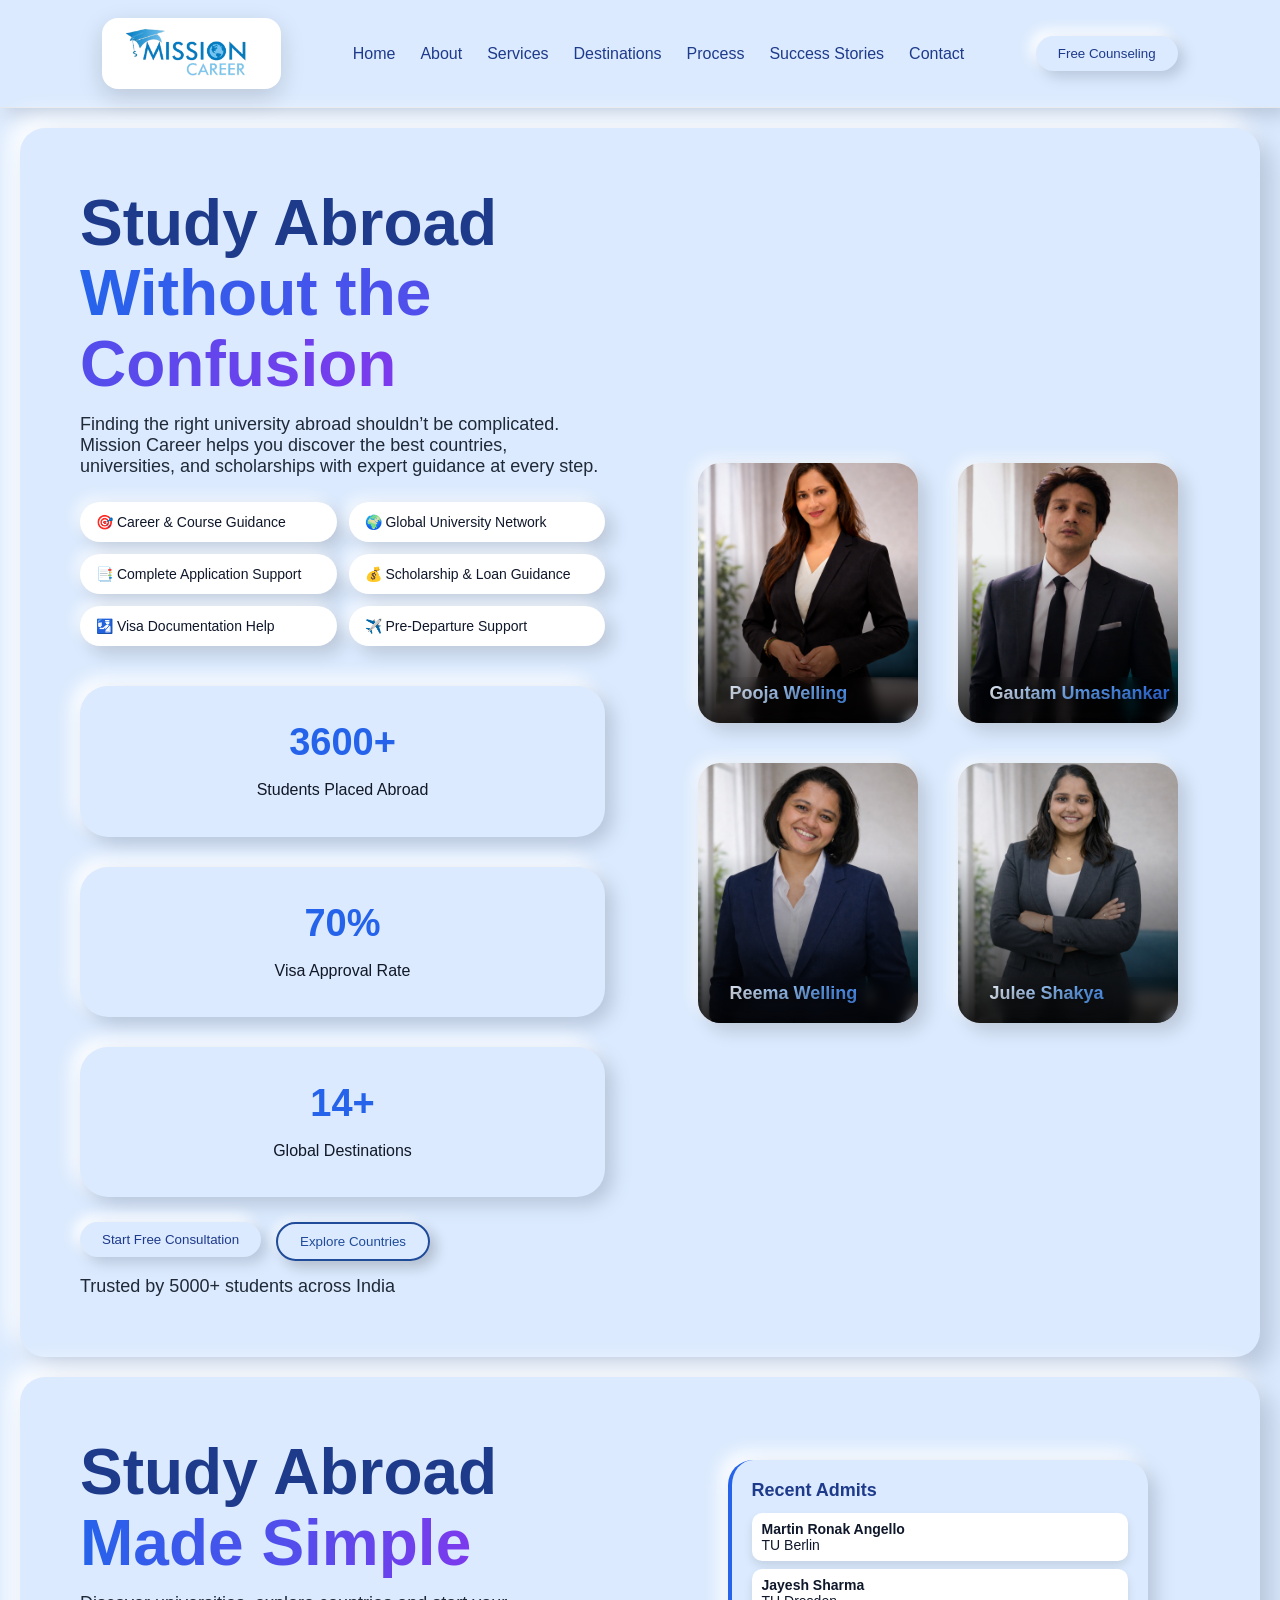
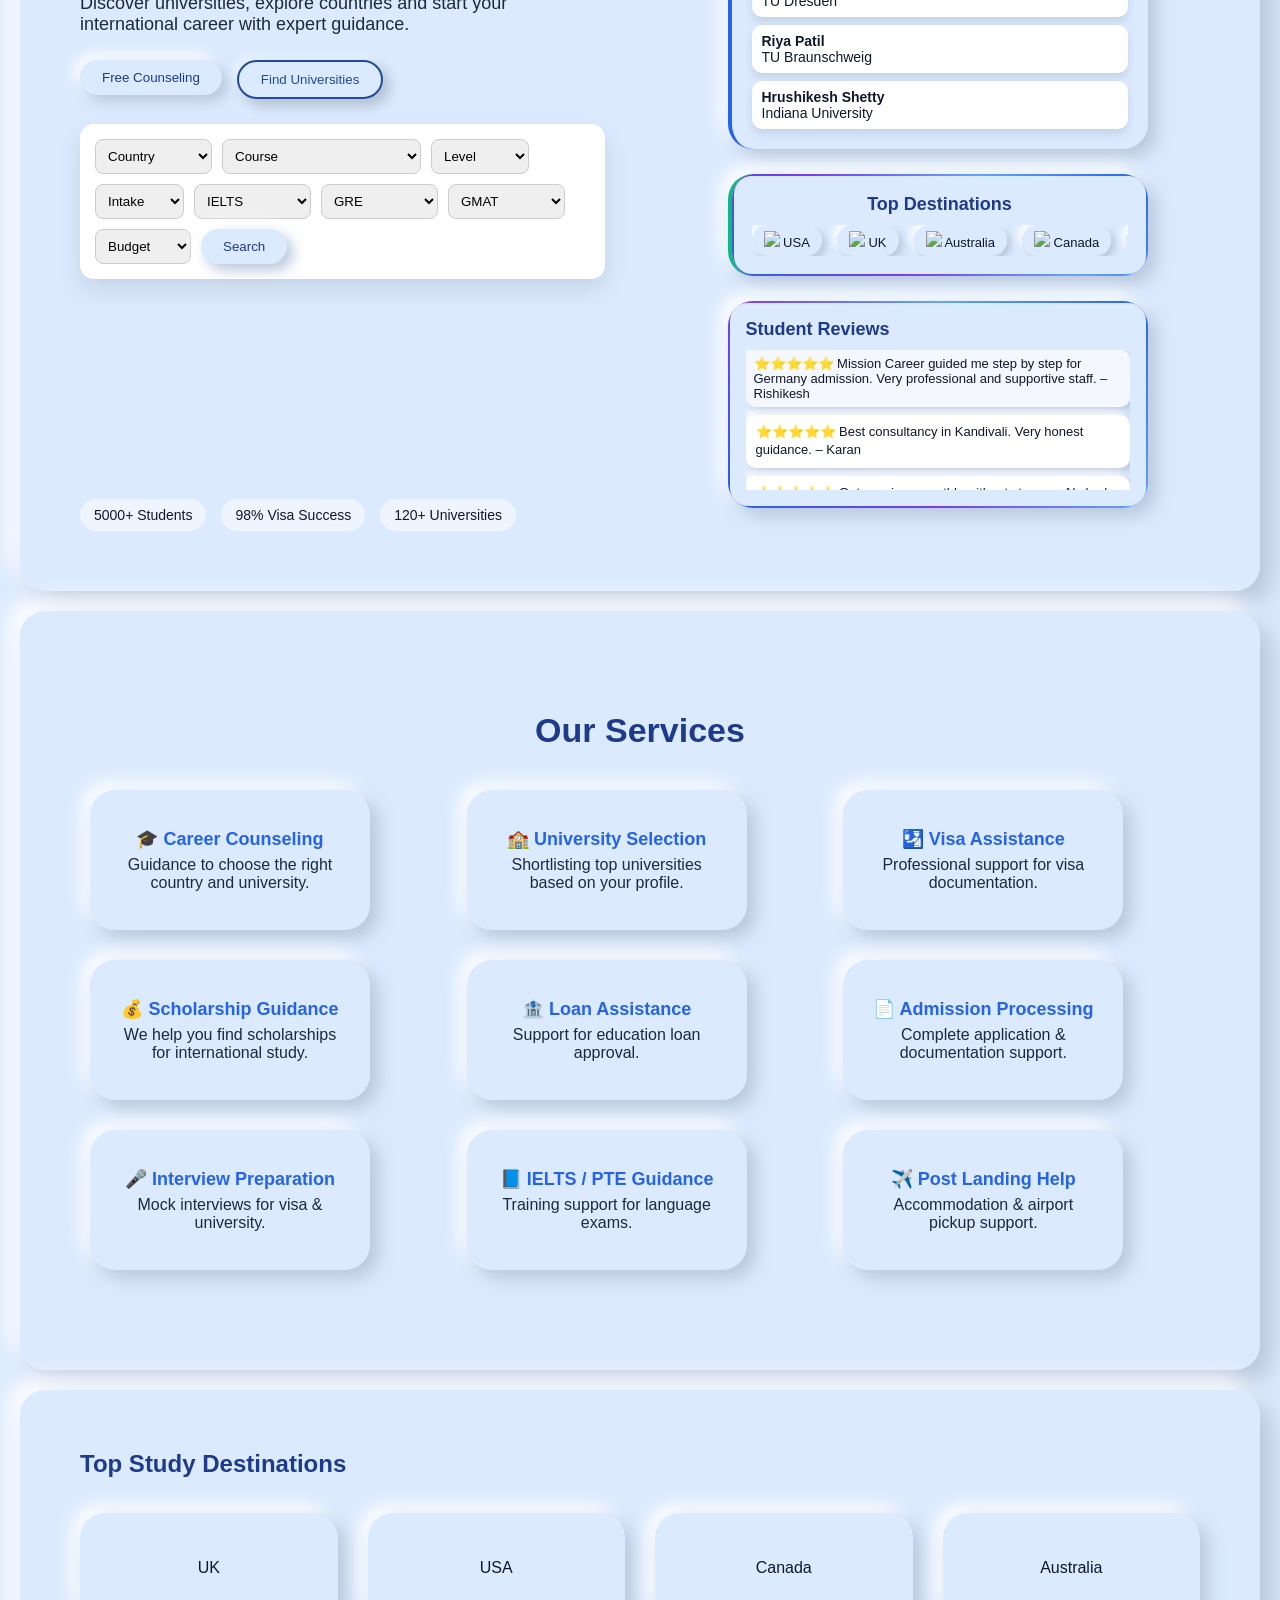
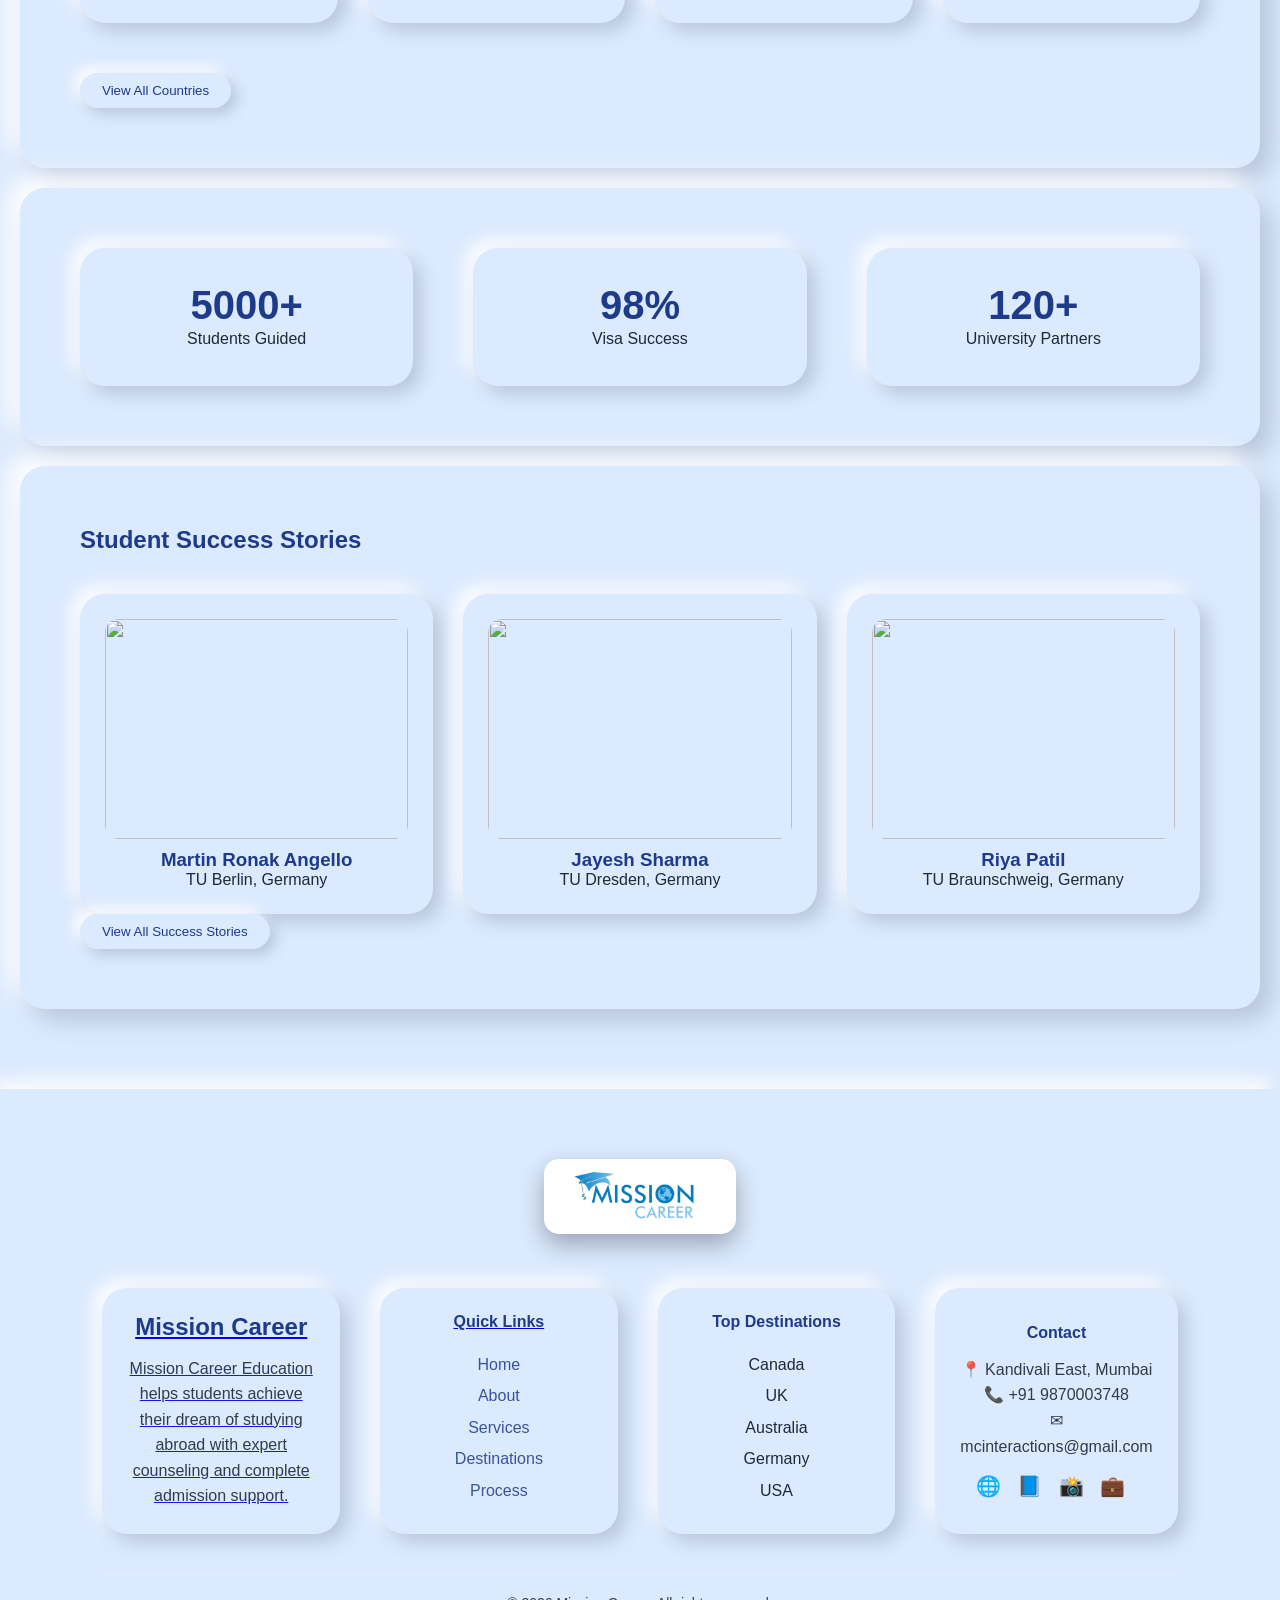
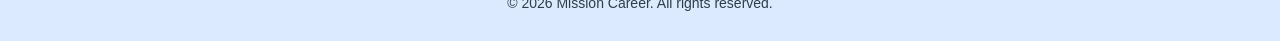
==== commit ecdf6f86: "Update index.html" ====
--- a/index.html
+++ b/index.html
@@ -2,6 +2,16 @@
 <html lang="en">
 
 <head>
+    <link rel="stylesheet" href="style.css">
+
+<script>
+if (window.innerWidth <= 768) {
+    var mobileCSS = document.createElement("link");
+    mobileCSS.rel = "stylesheet";
+    mobileCSS.href = "mobile.css";
+    document.head.appendChild(mobileCSS);
+}
+</script>
 
 <meta charset="UTF-8">
 <meta name="viewport" content="width=device-width, initial-scale=1.0">
--- a/style.css
+++ b/style.css
@@ -8271,7 +8271,9 @@
 }
 .process-tag {
     color: #7c3aed !important;
-    border: 1px solid #7c3aed !important;
+    border: 1px solid #7c3aed !important; 
     background: rgba(124, 58, 237, 0.08) !important;
     box-shadow: none !important;
 }
+
+
--- a/style.css
+++ b/style.css
@@ -8271,7 +8271,9 @@
 }
 .process-tag {
     color: #7c3aed !important;
-    border: 1px solid #7c3aed !important;
+    border: 1px solid #7c3aed !important; 
     background: rgba(124, 58, 237, 0.08) !important;
     box-shadow: none !important;
 }
+
+
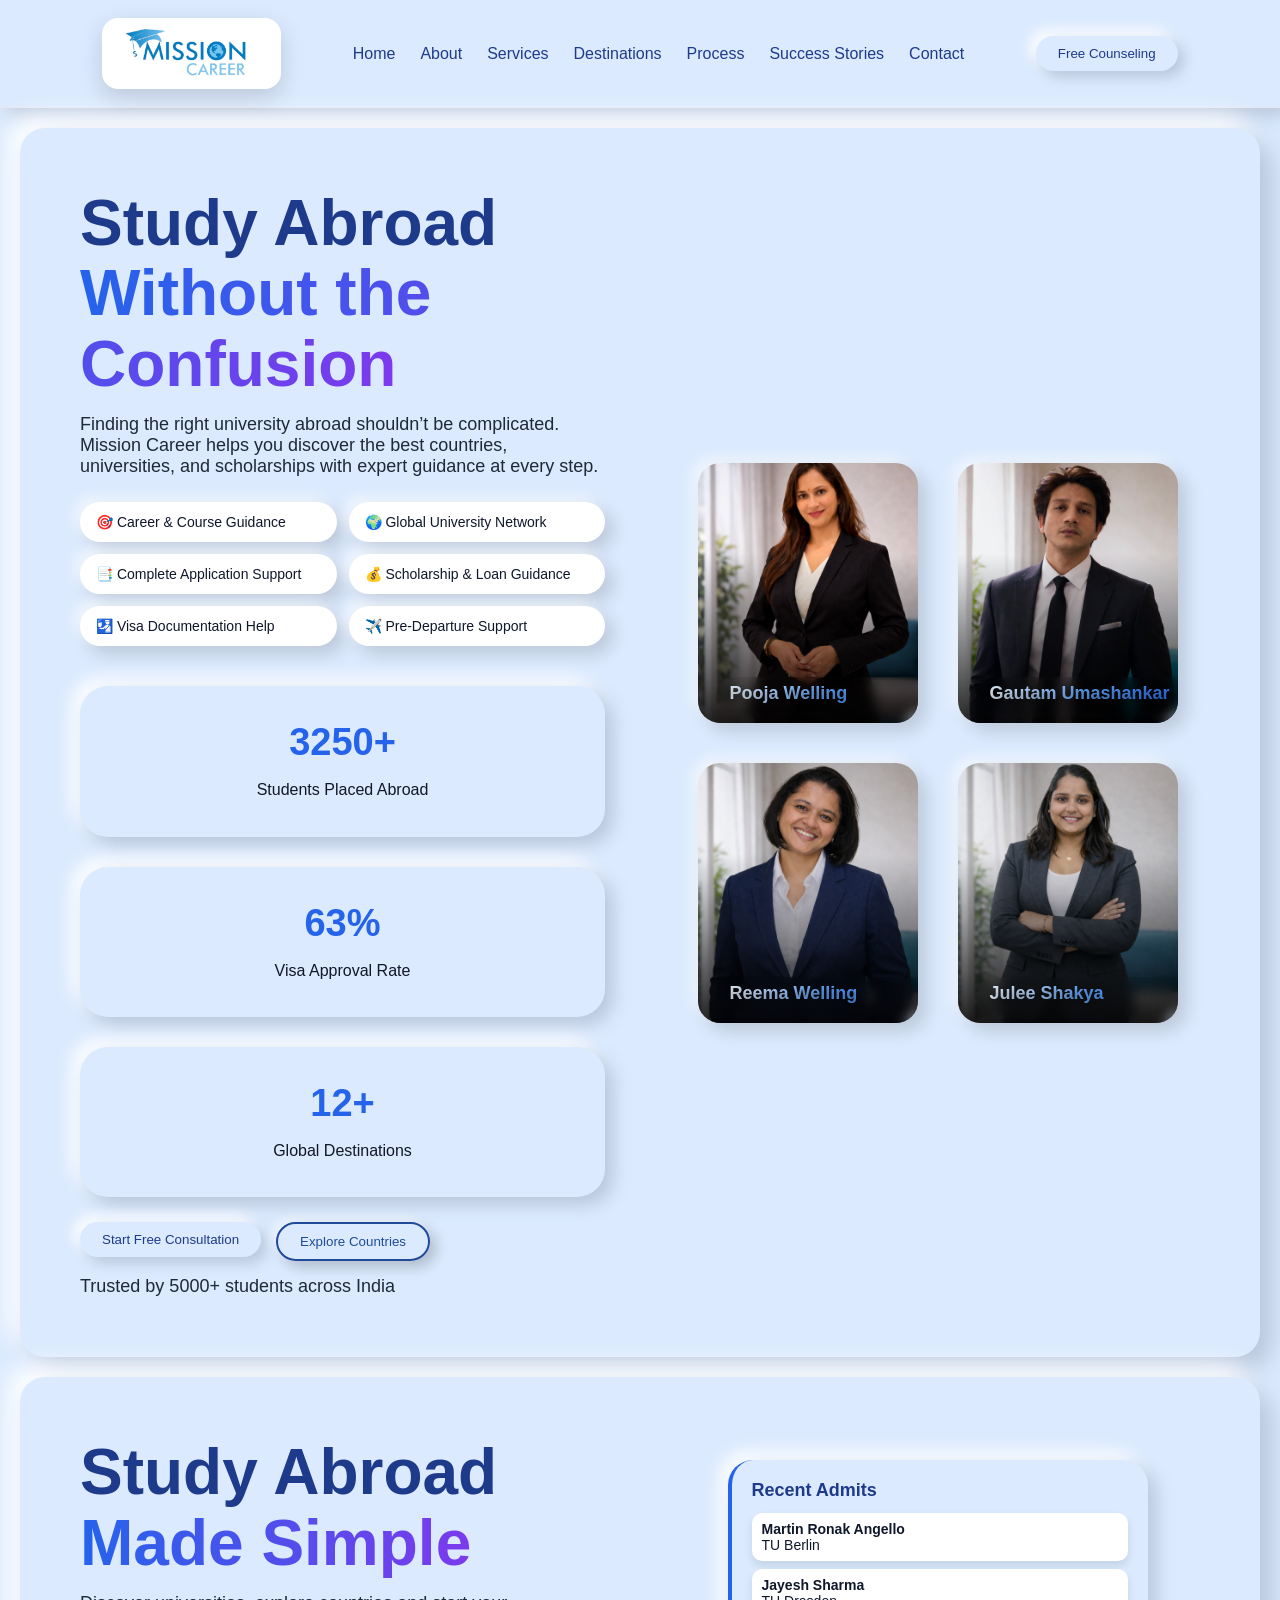
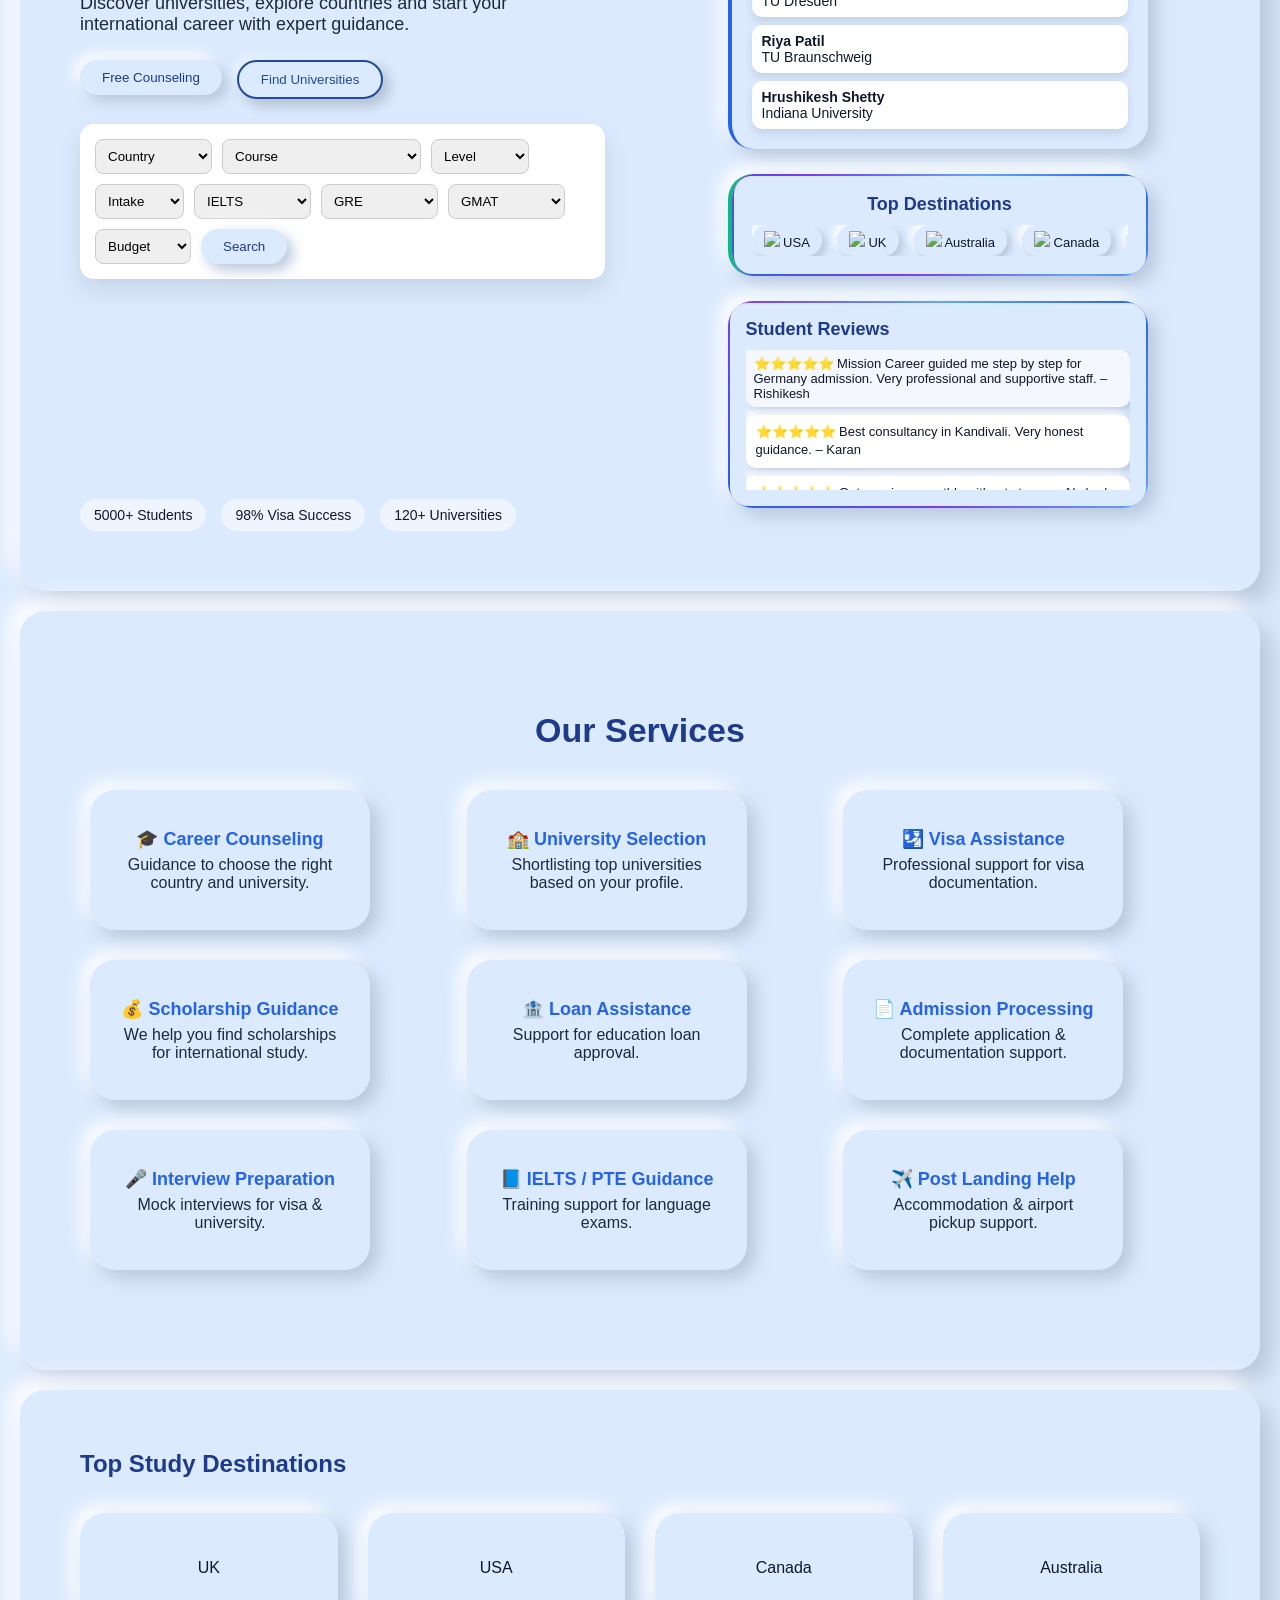
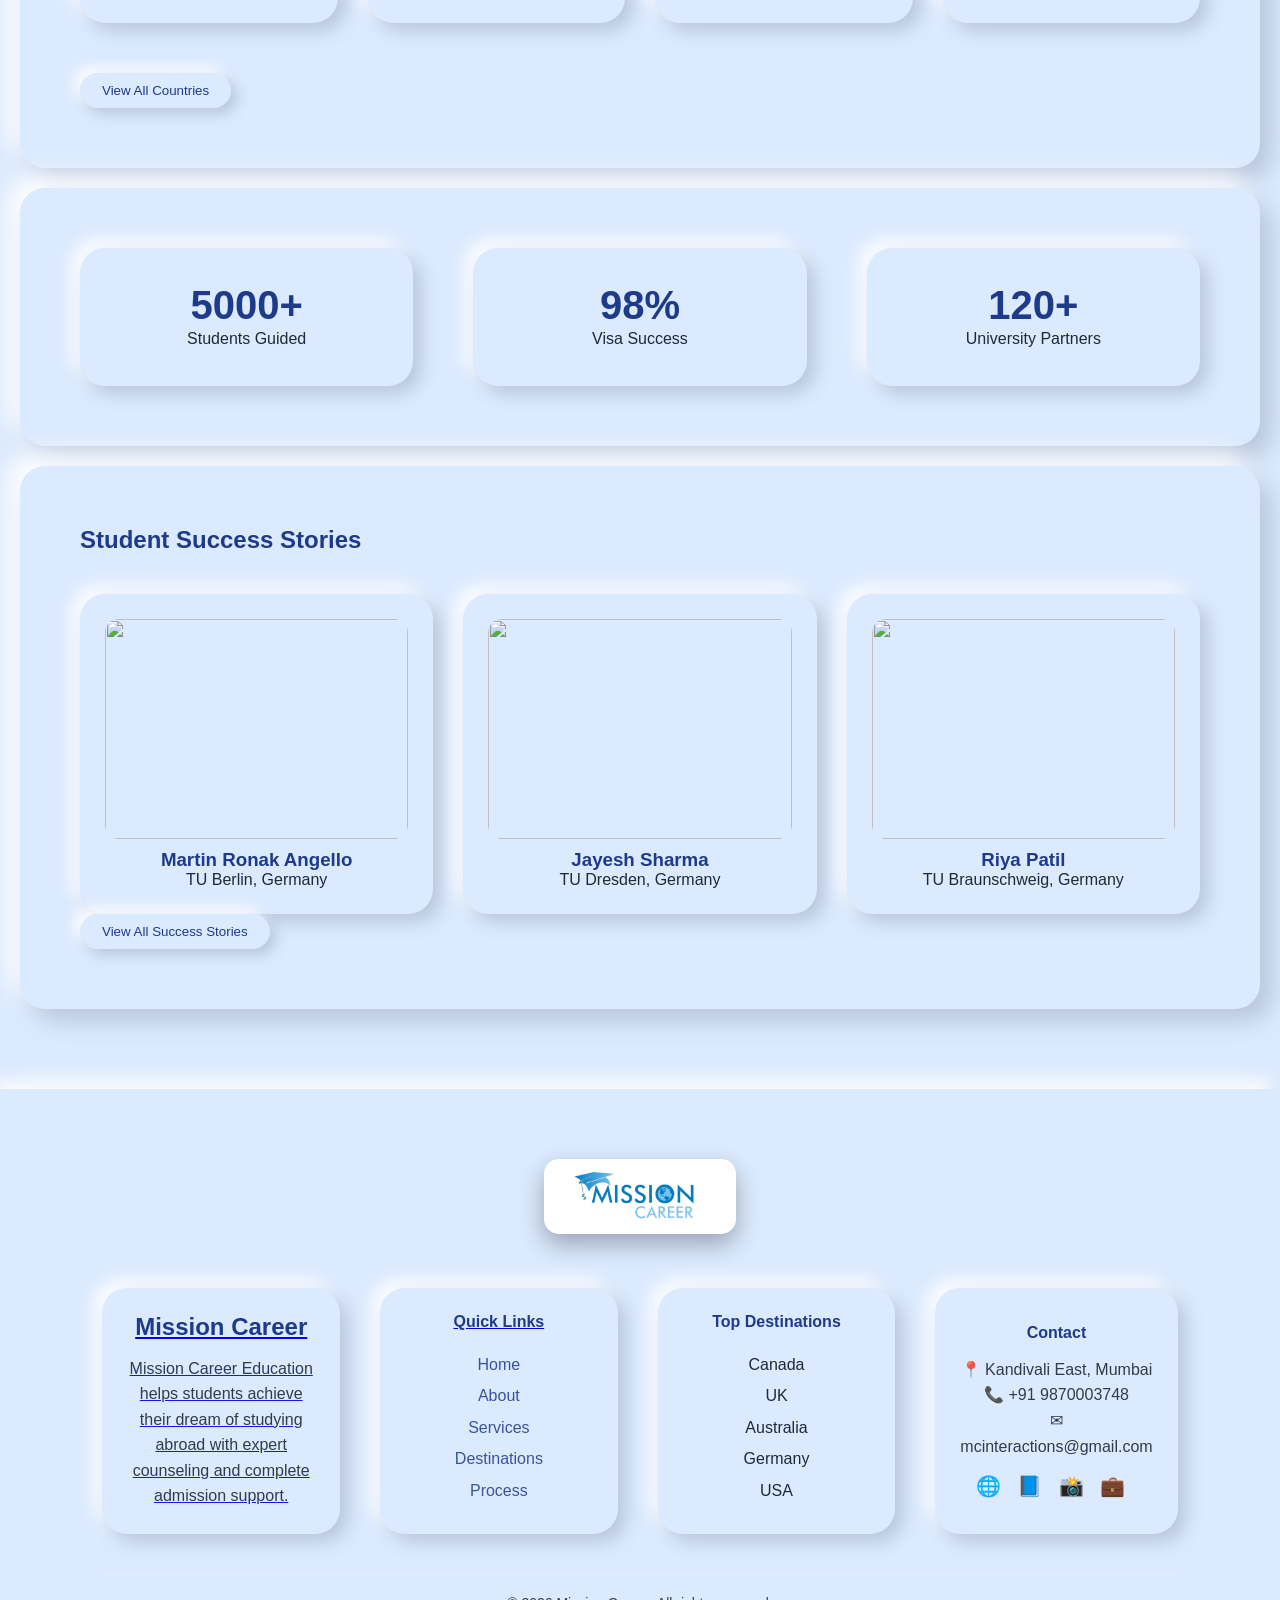
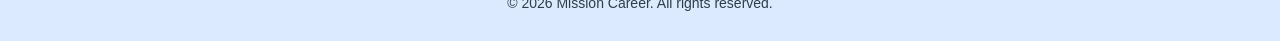
==== commit 85e4e90b: "Update index.html" ====
--- a/index.html
+++ b/index.html
@@ -19,6 +19,8 @@
 <title>Mission Career</title>
 
 <link rel="stylesheet" href="style.css">
+    <link rel="stylesheet" href="style.css">
+<link rel="stylesheet" href="mobile.css" media="screen and (max-width: 768px)">
 
 </head>
 
--- a/mobile.css
+++ b/mobile.css
@@ -0,0 +1,109 @@
+body{
+    overflow-x:hidden;
+}
+
+.navbar{
+    flex-direction:column !important;
+    align-items:center !important;
+    text-align:center;
+    padding:16px !important;
+    gap:14px;
+}
+
+.logo img{
+    height:48px !important;
+}
+
+.nav-links{
+    flex-direction:column !important;
+    width:100%;
+    gap:10px !important;
+}
+
+.nav-links li{
+    width:100%;
+}
+
+.nav-links a{
+    display:block;
+    width:100%;
+    padding:12px;
+    border-radius:12px;
+    background:#f1f5ff;
+    text-align:center;
+}
+
+.hero,
+.about-grid,
+.about-top,
+.mission-grid,
+.contact-grid,
+.services-grid,
+.services-extra,
+.success-grid,
+.process-grid,
+.countries,
+.footer-container,
+.students-grid,
+.team-section,
+.staff-grid{
+    display:grid !important;
+    grid-template-columns:1fr !important;
+    gap:20px !important;
+}
+
+.hero{
+    text-align:center;
+    padding:40px 20px !important;
+}
+
+.hero h1,
+.page-hero h1{
+    font-size:30px !important;
+    line-height:1.2;
+}
+
+.hero p,
+.page-hero p{
+    font-size:15px !important;
+}
+
+.hero-buttons,
+.about-buttons{
+    flex-direction:column !important;
+    align-items:center;
+}
+
+.btn,
+.btn-outline{
+    width:100%;
+    max-width:260px;
+    margin:auto;
+}
+
+.student-card,
+.team-card,
+.staff-card,
+.success-card,
+.country,
+.service-card,
+.process-card,
+.mission-card,
+.footer-col{
+    width:100% !important;
+    max-width:100% !important;
+    height:auto !important;
+}
+
+.student-card img,
+.team-card img,
+.staff-card img,
+.success-card img{
+    height:220px !important;
+    object-fit:cover;
+}
+
+.footer{
+    text-align:center;
+    padding:40px 20px !important;
+}
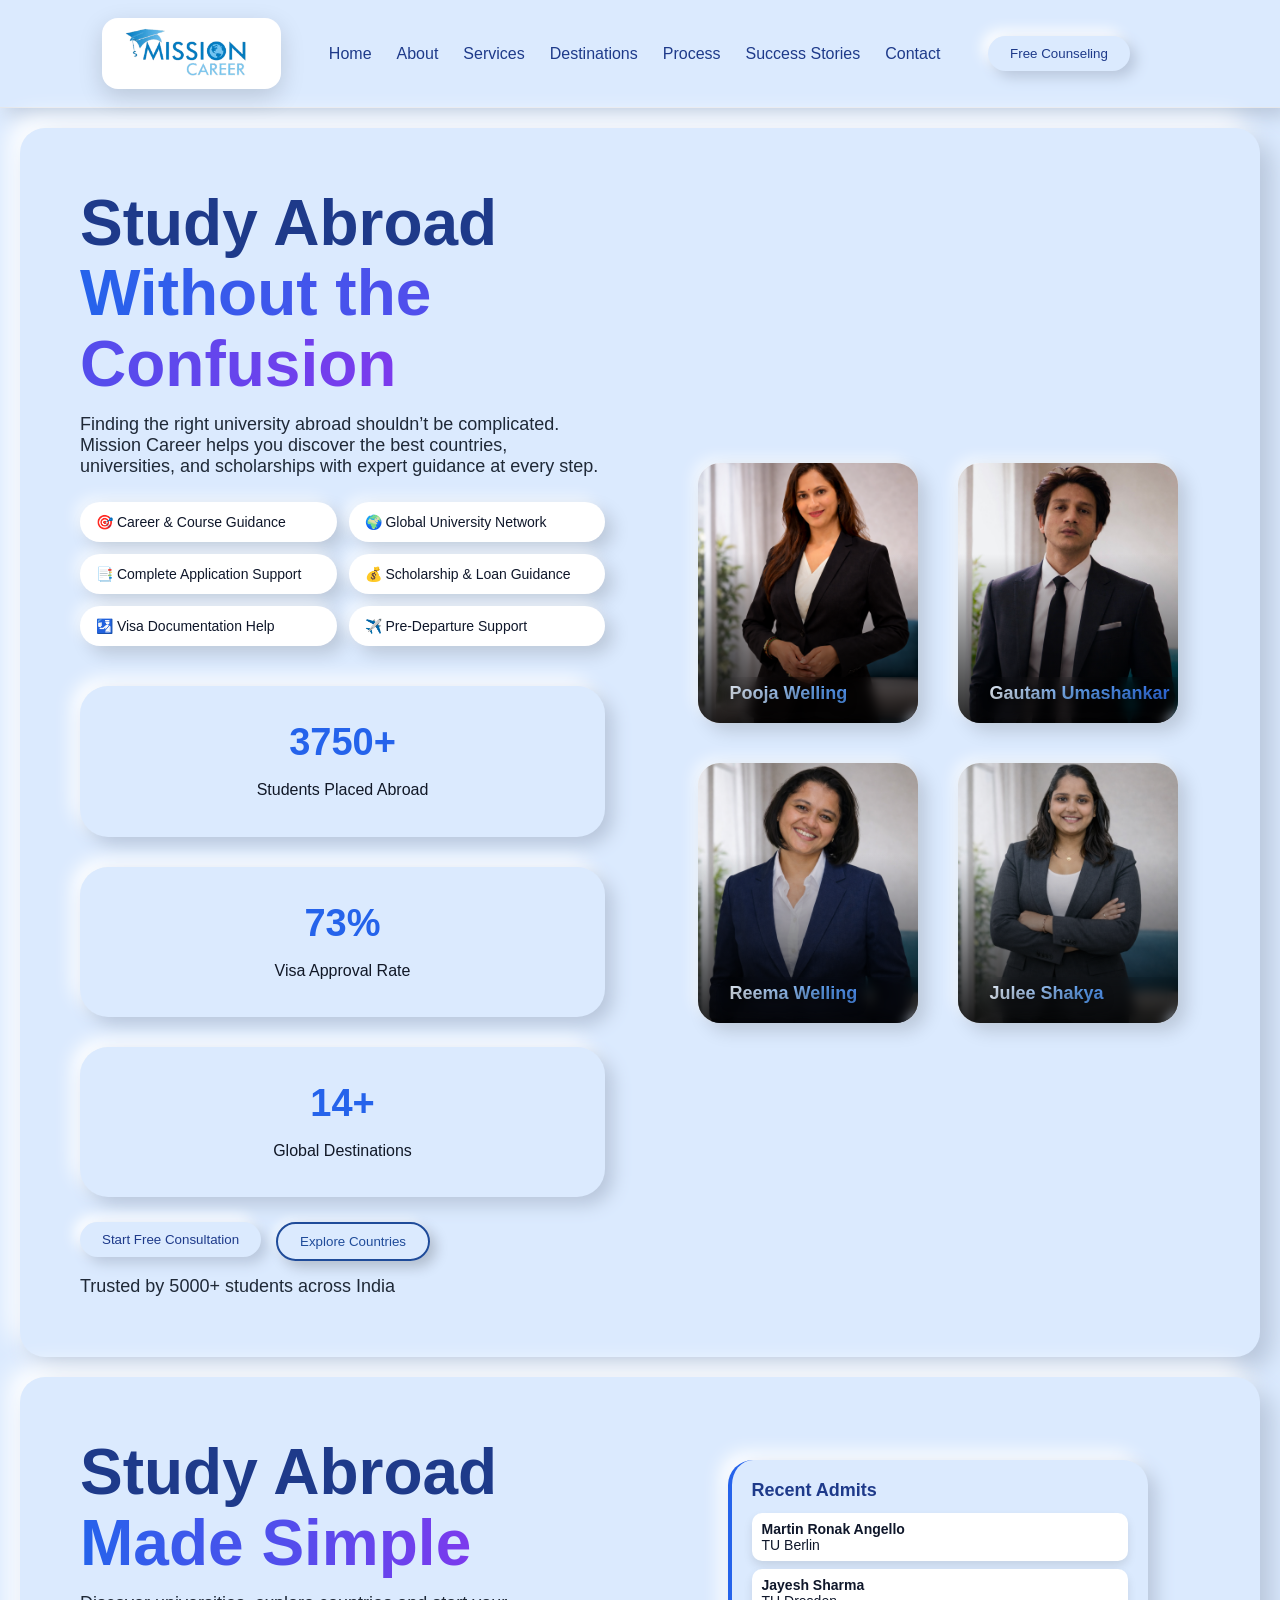
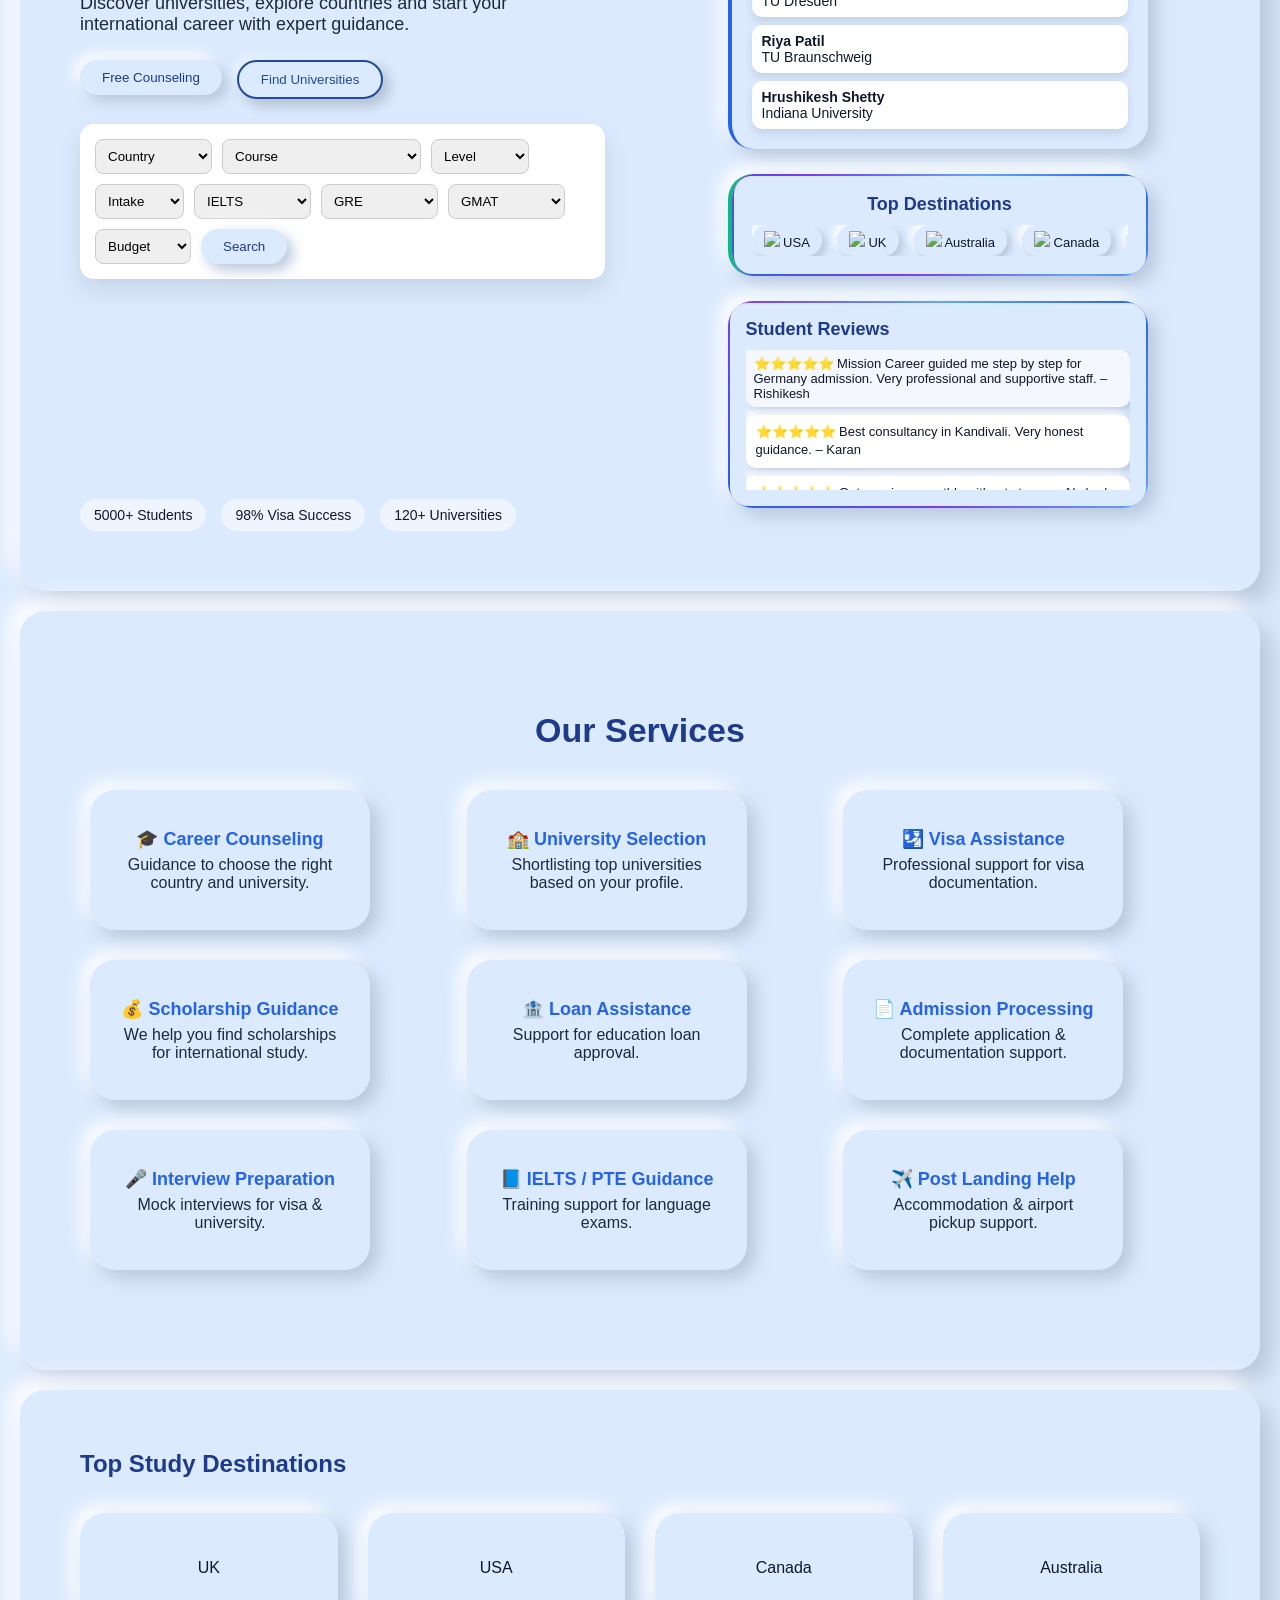
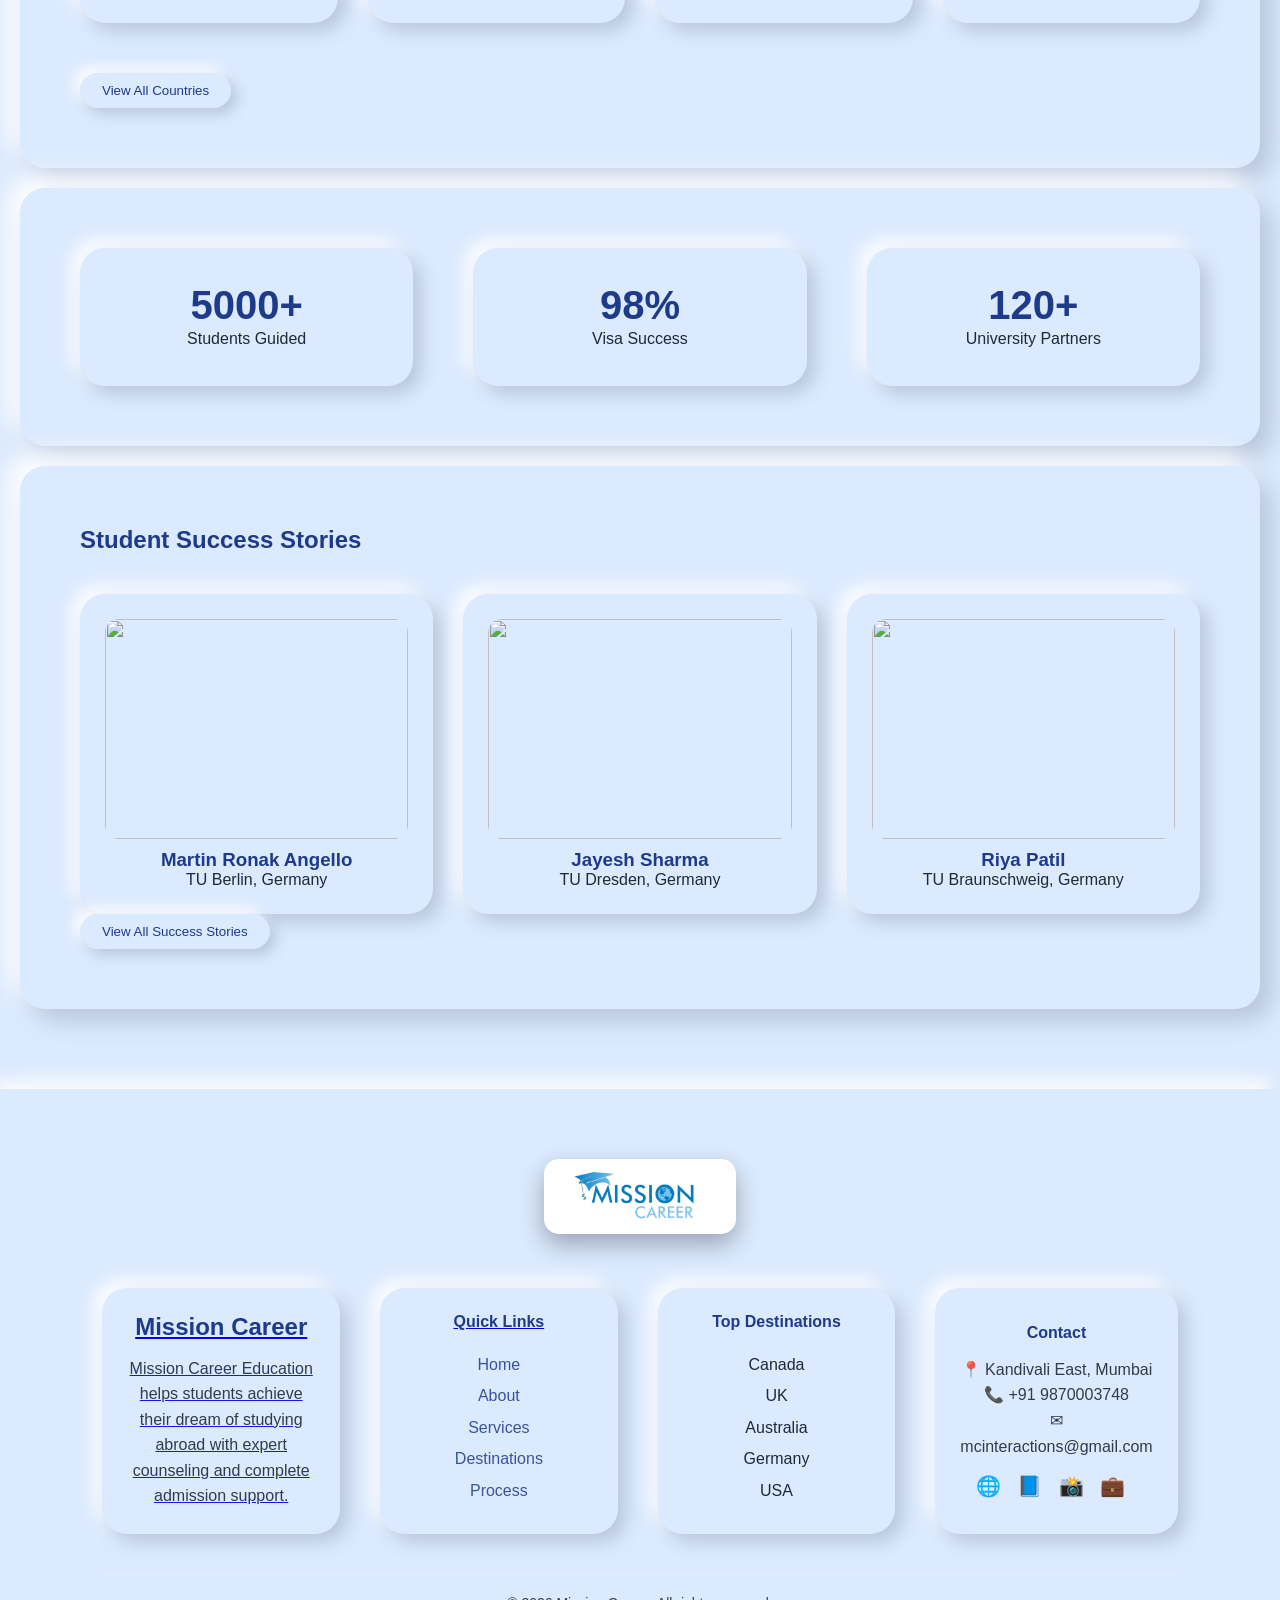
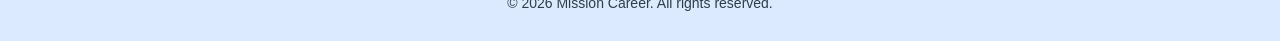
==== commit 2afca0c9: "Update index.html" ====
--- a/index.html
+++ b/index.html
@@ -49,7 +49,11 @@
 <a href="contact.html">
 <button class="btn">Free Counseling</button>
 </a>
-
+<div class="mobile-menu-toggle" onclick="document.querySelector('.nav-links').classList.toggle('active')">
+  <span></span>
+  <span></span>
+  <span></span>
+</div>
 </nav>
 
 <section class="hero">
--- a/mobile.css
+++ b/mobile.css
@@ -1,109 +1,411 @@
-body{
-    overflow-x:hidden;
+/* MOBILE CSS START */
+
+@media screen and (max-width: 768px) {
+
+  * {
+    margin: 0;
+    padding: 0;
+    box-sizing: border-box;
+  }
+
+  html {
+    width: 100%;
+    overflow-x: hidden;
+    scroll-behavior: smooth;
+  }
+
+  body {
+    width: 100%;
+    overflow-x: hidden;
+    font-family: Arial, sans-serif;
+    background: #f4f7ff;
+    color: #111111;
+  }
+
+  img {
+    max-width: 100%;
+    height: auto;
+    display: block;
+  }
+
+  section {
+    width: 100%;
+    padding: 40px 16px;
+  }
+
+  h1 {
+    font-size: 34px;
+    line-height: 1.2;
+  }
+
+  h2 {
+    font-size: 28px;
+    line-height: 1.3;
+  }
+
+  h3 {
+    font-size: 22px;
+    line-height: 1.4;
+  }
+
+  p {
+    font-size: 15px;
+    line-height: 1.7;
+  }
+
+  .btn,
+  .btn-outline,
+  button {
+    width: 100%;
+    max-width: 260px;
+    margin: auto;
+    display: block;
+    text-align: center;
+    padding: 14px 20px;
+    border-radius: 30px;
+    font-size: 15px;
+  }
+
+  .navbar {
+    display: flex;
+    flex-direction: column;
+    align-items: center;
+    gap: 16px;
+    padding: 18px 16px;
+  }
+
+  .logo img {
+    width: 150px;
+    height: auto;
+  }
+
+  .nav-links {
+    width: 100%;
+    display: flex;
+    flex-direction: column;
+    gap: 10px;
+    list-style: none;
+    padding: 0;
+  }
+
+  .nav-links li {
+    width: 100%;
+  }
+
+  .nav-links a {
+    display: block;
+    width: 100%;
+    text-align: center;
+    padding: 14px;
+    background: white;
+    border-radius: 14px;
+    text-decoration: none;
+    color: #5c2dff;
+    font-weight: 600;
+    box-shadow: 0 4px 12px rgba(0,0,0,0.08);
+  }
+
 }
-
-.navbar{
-    flex-direction:column !important;
-    align-items:center !important;
-    text-align:center;
-    padding:16px !important;
-    gap:14px;
+@media screen and (max-width: 768px) {
+
+  .hero {
+    display: flex !important;
+    flex-direction: column !important;
+    gap: 20px;
+    padding: 25px 0 !important;
+  }
+
+  .hero-left,
+  .hero-right,
+  .hero-content,
+  .hero-widgets {
+    width: 100% !important;
+    max-width: 100% !important;
+  }
+
+  .hero-left,
+  .hero-content,
+  .hero-right,
+  .hero-widgets {
+    background: #ffffff;
+    border-radius: 24px;
+    padding: 20px;
+    margin-bottom: 20px;
+    box-shadow: 0 8px 25px rgba(0,0,0,0.08);
+  }
+
+  .hero h1,
+  .hero-content h1 {
+    font-size: 30px !important;
+    line-height: 1.2;
+    text-align: center;
+    margin-bottom: 14px;
+  }
+
+  .hero p,
+  .hero-content p {
+    font-size: 15px;
+    text-align: center;
+    line-height: 1.7;
+  }
+
+  .hero-features {
+    display: grid;
+    grid-template-columns: 1fr 1fr;
+    gap: 10px;
+    margin-top: 18px;
+  }
+
+  .feature {
+    background: #f4f6ff;
+    border-radius: 14px;
+    padding: 12px;
+    text-align: center;
+    font-size: 13px;
+    font-weight: 600;
+  }
+
+  .hero-stats {
+    display: flex;
+    flex-direction: column;
+    gap: 12px;
+    margin-top: 20px;
+  }
+
+  .hero-stats .stat {
+    background: #f4f6ff;
+    border-radius: 18px;
+    padding: 18px;
+    text-align: center;
+  }
+
+  .hero-buttons {
+    display: flex;
+    flex-direction: column;
+    gap: 12px;
+    margin-top: 20px;
+    align-items: center;
+  }
+
+  .hero-buttons .btn,
+  .hero-buttons .btn-outline {
+    width: 100%;
+    max-width: 260px;
+  }
+
+  .team-section {
+    display: flex;
+    flex-direction: column;
+    gap: 14px;
+  }
+
+  .team-card {
+    display: flex;
+    align-items: center;
+    gap: 14px;
+    background: #f4f6ff;
+    border-radius: 18px;
+    padding: 14px;
+  }
+
+  .team-card img {
+    width: 70px;
+    height: 70px;
+    border-radius: 50%;
+    object-fit: cover;
+  }
+
+  .team-info h3 {
+    font-size: 17px;
+    margin-bottom: 4px;
+  }
+
+  .team-info p {
+    font-size: 13px;
+    text-align: left;
+  }
+
+  .finder-widget {
+    display: flex;
+    flex-direction: column;
+    gap: 12px;
+    margin-top: 20px;
+  }
+
+  .finder-widget select,
+  .finder-widget button {
+    width: 100%;
+    height: 50px;
+    border-radius: 14px;
+    border: 1px solid #d7dbf5;
+    padding: 0 14px;
+    font-size: 14px;
+    background: #ffffff;
+  }
+
+  .hero-chips {
+    display: flex;
+    flex-wrap: wrap;
+    gap: 10px;
+    margin-top: 18px;
+    justify-content: center;
+  }
+
+  .chip {
+    background: #f4f6ff;
+    padding: 10px 14px;
+    border-radius: 30px;
+    font-size: 13px;
+    font-weight: 600;
+  }
+
 }
-
-.logo img{
-    height:48px !important;
+@media screen and (max-width: 768px) {
+
+  body {
+    overflow-x: hidden !important;
+  }
+
+  section,
+  .hero,
+  .hero-left,
+  .hero-right,
+  .hero-content,
+  .hero-widgets,
+  .services,
+  .destinations,
+  .success-preview,
+  .footer,
+  .footer-container,
+  .countries,
+  .services-extra,
+  .success-grid {
+    width: 100% !important;
+    max-width: 100% !important;
+    overflow-x: hidden !important;
+  }
+
+  .hero-left,
+  .hero-right,
+  .hero-content,
+  .hero-widgets,
+  .widget,
+  .service-box,
+  .country,
+  .success-card,
+  .footer-col {
+    padding: 14px !important;
+    border-radius: 16px !important;
+    margin-bottom: 14px !important;
+  }
+
+  .hero h1,
+  .hero-content h1 {
+    font-size: 24px !important;
+    line-height: 1.2 !important;
+  }
+
+  .hero p,
+  .hero-content p,
+  .service-box p,
+  .success-card p,
+  .footer p,
+  .footer li,
+  .footer a {
+    font-size: 13px !important;
+    line-height: 1.5 !important;
+  }
+
+  .hero-features {
+    grid-template-columns: 1fr !important;
+    gap: 8px !important;
+  }
+
+  .feature {
+    font-size: 12px !important;
+    padding: 10px !important;
+    border-radius: 12px !important;
+  }
+
+  .hero-stats,
+  .stats {
+    gap: 10px !important;
+  }
+
+  .stat {
+    padding: 12px !important;
+  }
+
+  .stat h2,
+  .stat h3 {
+    font-size: 24px !important;
+  }
+
+  .team-card {
+    padding: 10px !important;
+    gap: 10px !important;
+  }
+
+  .team-card img {
+    width: 52px !important;
+    height: 52px !important;
+  }
+
+  .team-info h3 {
+    font-size: 14px !important;
+  }
+
+  .team-info p {
+    font-size: 11px !important;
+  }
+
+  .finder-widget select,
+  .finder-widget button {
+    height: 42px !important;
+    font-size: 12px !important;
+    padding: 0 10px !important;
+  }
+
+  .btn,
+  .btn-outline {
+    max-width: 180px !important;
+    padding: 10px 14px !important;
+    font-size: 12px !important;
+  }
+
+  .hero-chips {
+    gap: 6px !important;
+  }
+
+  .chip {
+    font-size: 11px !important;
+    padding: 7px 10px !important;
+  }
+
+  .widget h3,
+  .services h2,
+  .destinations h2,
+  .success-preview h2,
+  .footer-col h3,
+  .footer-col h4 {
+    font-size: 18px !important;
+  }
+
+  .ticker-track span {
+    font-size: 11px !important;
+    padding: 6px 10px !important;
+  }
+
+  .ticker-track span img {
+    width: 18px !important;
+  }
+
+  .success-card img {
+    width: 55px !important;
+    height: 55px !important;
+  }
+
+  .footer-logo img {
+    width: 120px !important;
+  }
 }
-
-.nav-links{
-    flex-direction:column !important;
-    width:100%;
-    gap:10px !important;
-}
-
-.nav-links li{
-    width:100%;
-}
-
-.nav-links a{
-    display:block;
-    width:100%;
-    padding:12px;
-    border-radius:12px;
-    background:#f1f5ff;
-    text-align:center;
-}
-
-.hero,
-.about-grid,
-.about-top,
-.mission-grid,
-.contact-grid,
-.services-grid,
-.services-extra,
-.success-grid,
-.process-grid,
-.countries,
-.footer-container,
-.students-grid,
-.team-section,
-.staff-grid{
-    display:grid !important;
-    grid-template-columns:1fr !important;
-    gap:20px !important;
-}
-
-.hero{
-    text-align:center;
-    padding:40px 20px !important;
-}
-
-.hero h1,
-.page-hero h1{
-    font-size:30px !important;
-    line-height:1.2;
-}
-
-.hero p,
-.page-hero p{
-    font-size:15px !important;
-}
-
-.hero-buttons,
-.about-buttons{
-    flex-direction:column !important;
-    align-items:center;
-}
-
-.btn,
-.btn-outline{
-    width:100%;
-    max-width:260px;
-    margin:auto;
-}
-
-.student-card,
-.team-card,
-.staff-card,
-.success-card,
-.country,
-.service-card,
-.process-card,
-.mission-card,
-.footer-col{
-    width:100% !important;
-    max-width:100% !important;
-    height:auto !important;
-}
-
-.student-card img,
-.team-card img,
-.staff-card img,
-.success-card img{
-    height:220px !important;
-    object-fit:cover;
-}
-
-.footer{
-    text-align:center;
-    padding:40px 20px !important;
-}
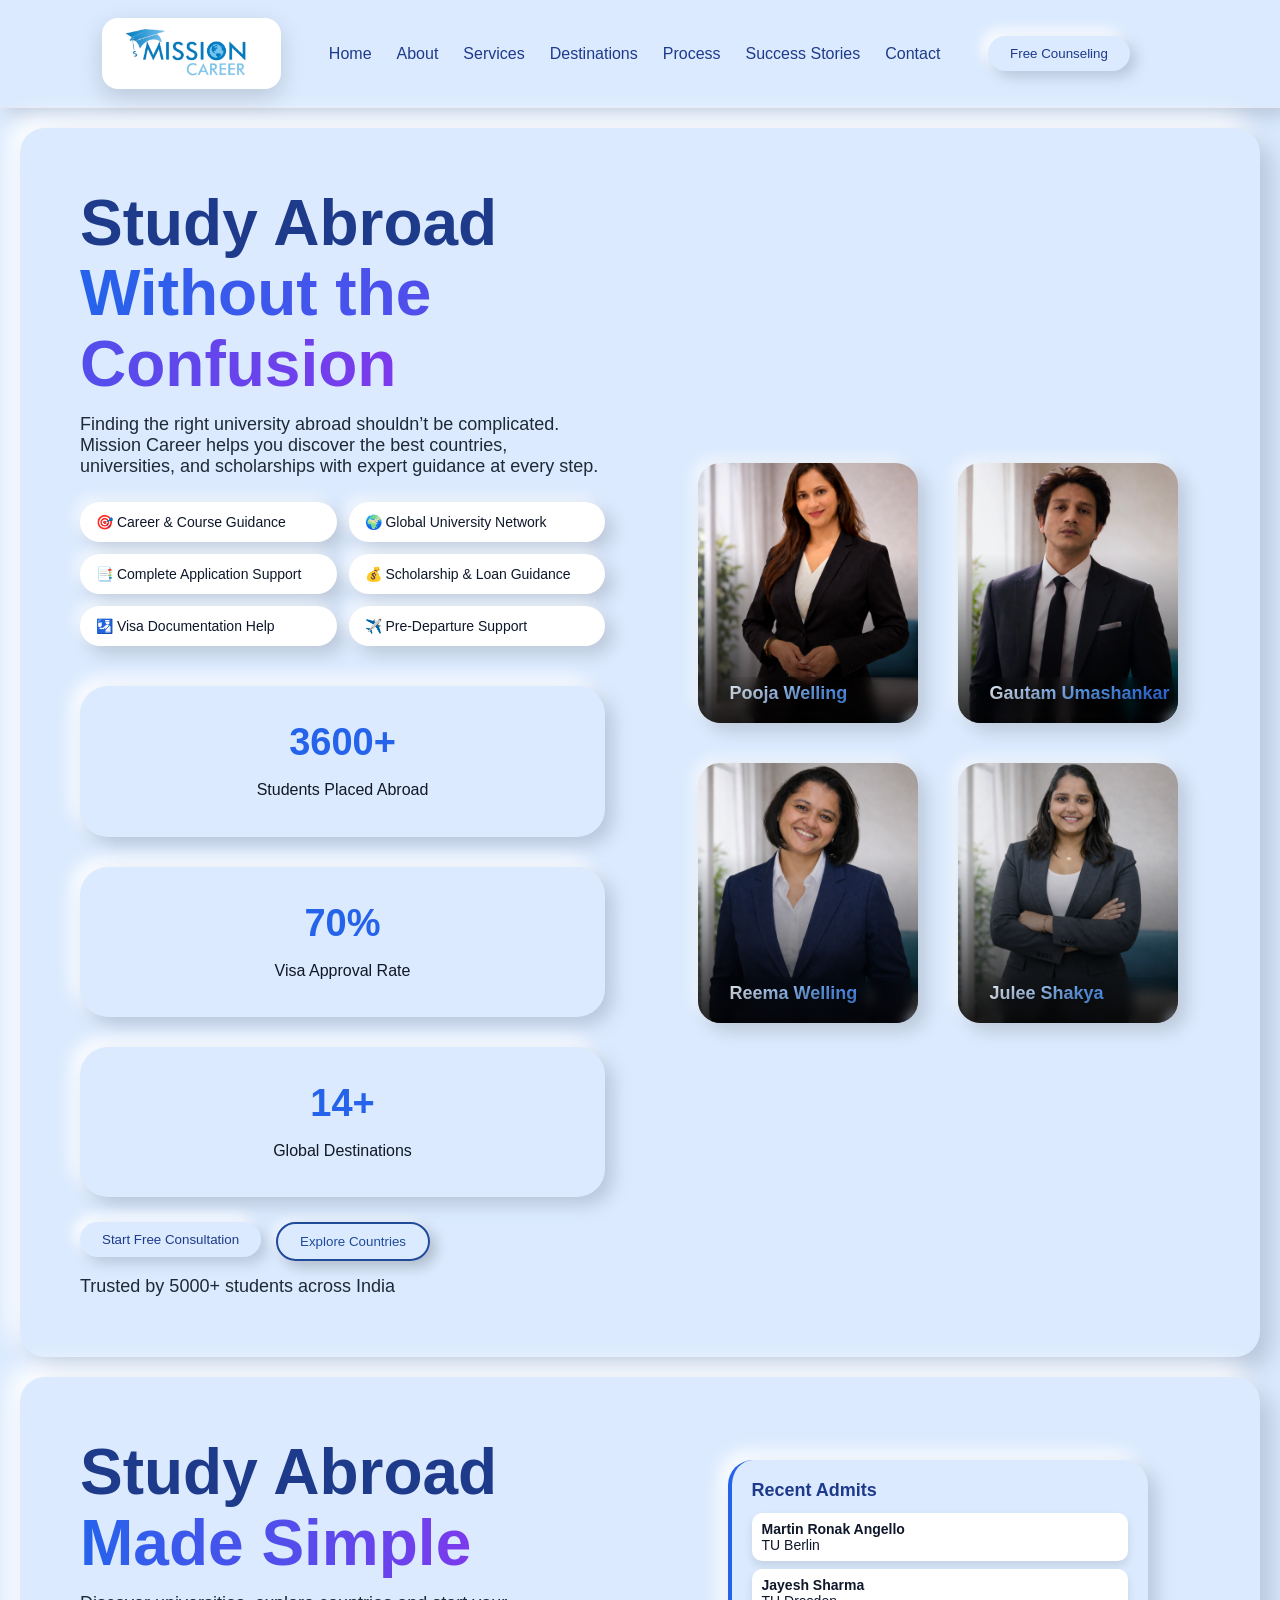
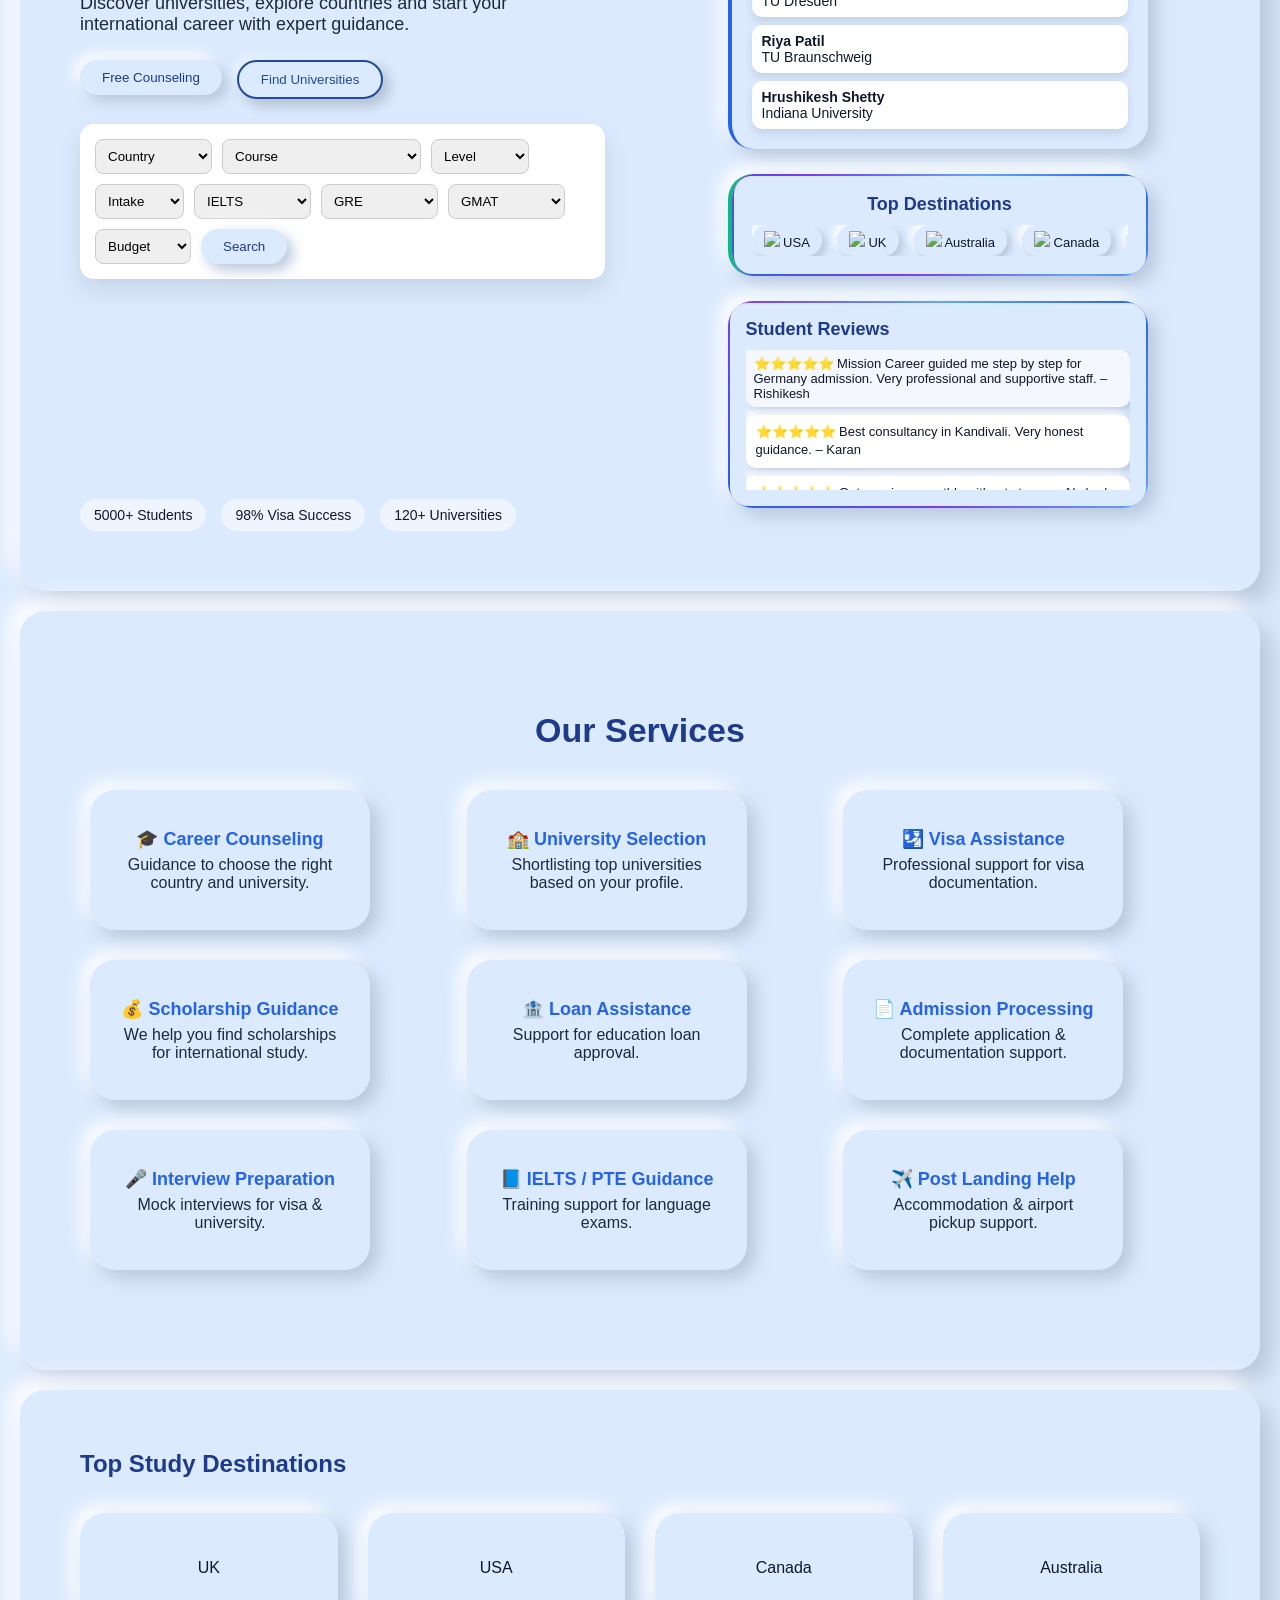
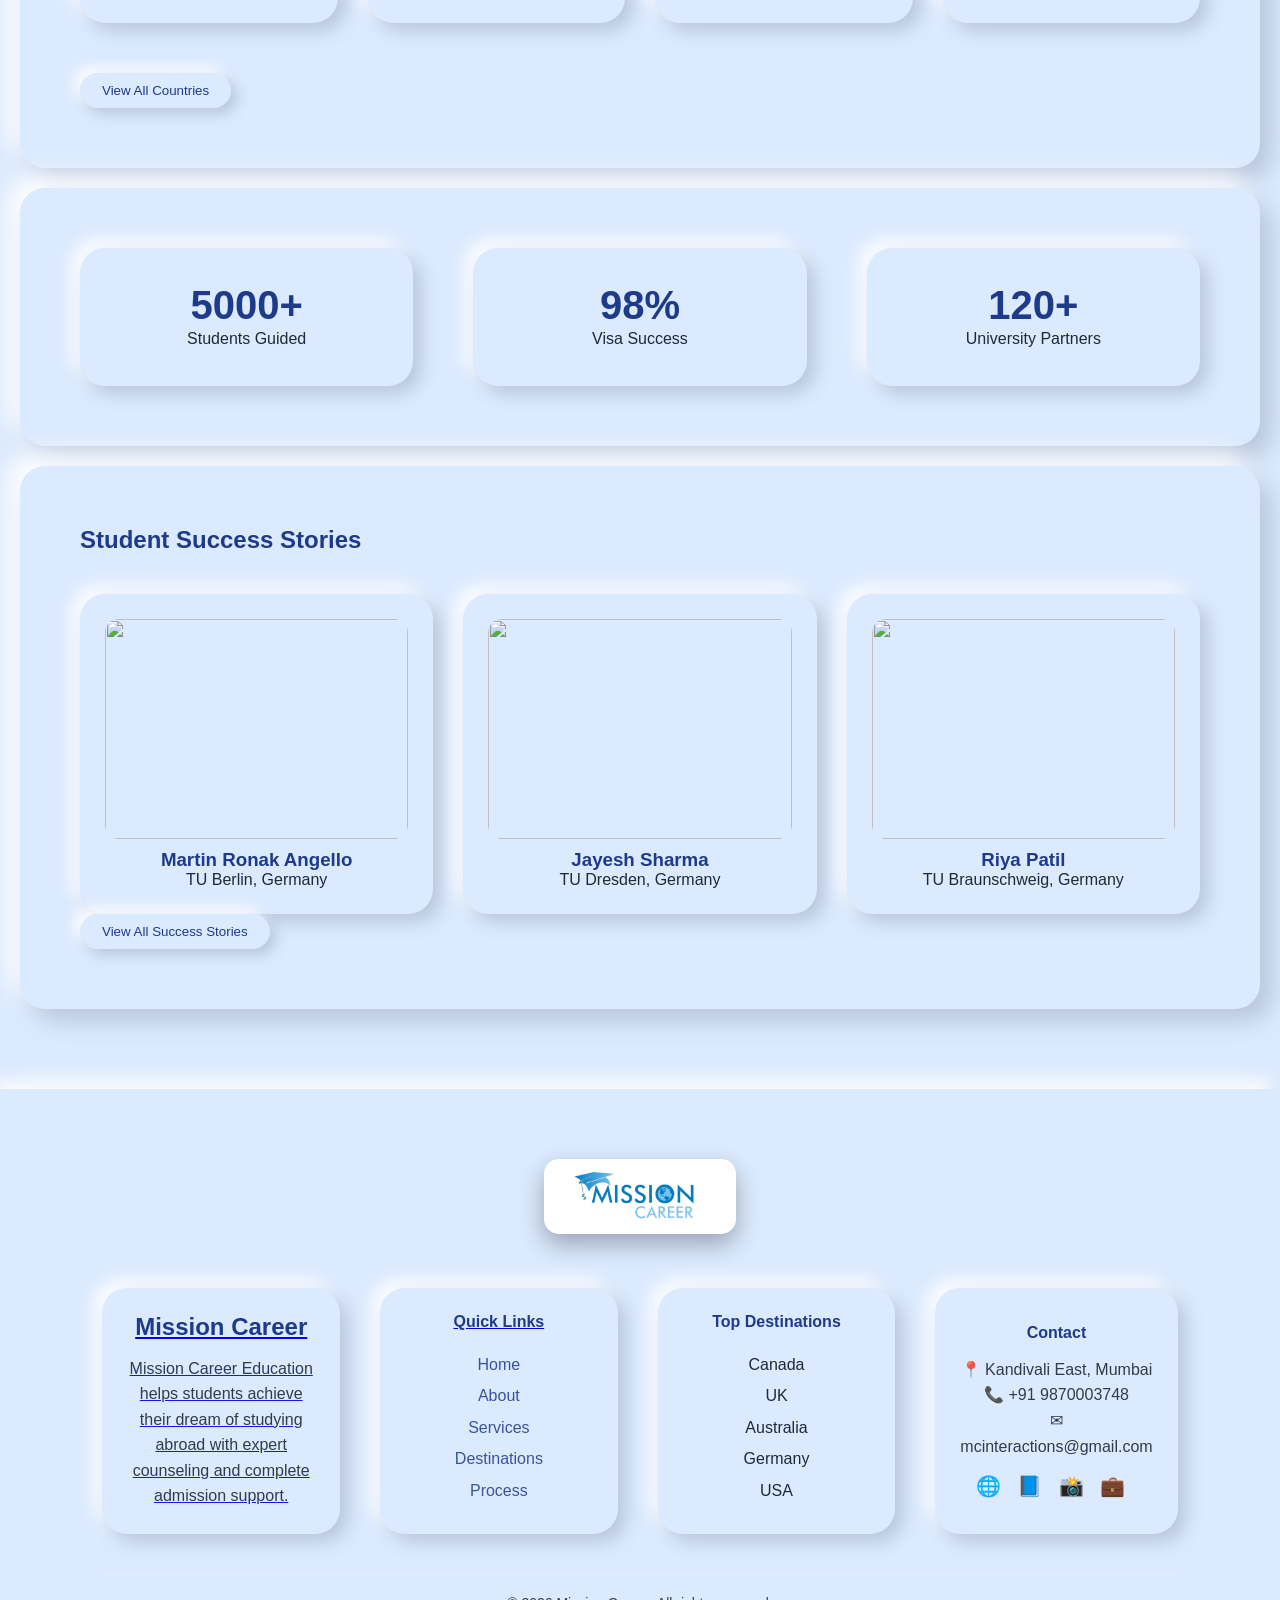
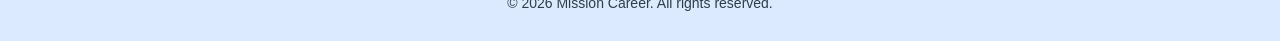
==== commit a0808f96: "Update index.html" ====
--- a/index.html
+++ b/index.html
@@ -133,7 +133,7 @@
 <div class="team-section">
 
 <div class="team-card">
-<img class="pooja-img" src="pooja.png">
+<img class="Untitled design-img" src="Untitled design.png">
 <div class="team-info">
 <h3>Pooja Welling</h3>
 <p>Founder and Director</p>
--- a/mobile.css
+++ b/mobile.css
@@ -409,3 +409,643 @@
     width: 120px !important;
   }
 }
+@media screen and (max-width: 768px) {
+
+  .navbar {
+    position: sticky;
+    top: 0;
+    left: 0;
+    width: 100%;
+    background: rgba(240, 245, 255, 0.96);
+    backdrop-filter: blur(14px);
+    display: flex !important;
+    justify-content: space-between;
+    align-items: center;
+    padding: 12px 16px !important;
+    z-index: 9999;
+    box-shadow: 0 6px 18px rgba(0,0,0,0.08);
+    border-radius: 0 0 18px 18px;
+  }
+
+  .logo {
+    display: flex;
+    align-items: center;
+  }
+
+  .logo img {
+    width: 130px !important;
+    height: auto !important;
+    border-radius: 14px;
+    background: #fff;
+    padding: 6px;
+  }
+
+  .nav-links {
+    position: fixed;
+    top: 76px;
+    right: -100%;
+    width: 78%;
+    height: calc(100vh - 76px);
+    background: #eef3ff;
+    display: flex;
+    flex-direction: column;
+    align-items: center;
+    gap: 18px;
+    padding: 30px 20px;
+    transition: 0.4s ease;
+    box-shadow: -8px 0 24px rgba(0,0,0,0.1);
+    border-radius: 24px 0 0 24px;
+    z-index: 999;
+  }
+
+  .nav-links.active {
+    right: 0;
+  }
+
+  .nav-links li {
+    width: 100%;
+    list-style: none;
+  }
+
+  .nav-links li a {
+    display: block;
+    width: 100%;
+    text-align: center;
+    padding: 14px;
+    background: white;
+    border-radius: 16px;
+    font-size: 18px;
+    font-weight: 600;
+    color: #27408b;
+    text-decoration: none;
+    box-shadow: 0 6px 16px rgba(0,0,0,0.08);
+  }
+
+  .navbar .btn {
+    display: none !important;
+  }
+
+  .mobile-menu-toggle {
+    display: flex !important;
+    flex-direction: column;
+    justify-content: center;
+    gap: 5px;
+    width: 42px;
+    height: 42px;
+    border-radius: 12px;
+    background: white;
+    box-shadow: 0 4px 14px rgba(0,0,0,0.1);
+    padding: 10px;
+    cursor: pointer;
+  }
+
+  .mobile-menu-toggle span {
+    width: 100%;
+    height: 3px;
+    background: #27408b;
+    border-radius: 10px;
+    display: block;
+  }
+}
+@media screen and (max-width: 768px) {
+
+  .navbar {
+    display: flex !important;
+    align-items: center !important;
+    justify-content: space-between !important;
+    flex-wrap: nowrap !important;
+    gap: 10px;
+    padding: 10px 12px !important;
+    background: rgba(240,245,255,0.96);
+    border-radius: 0 0 18px 18px;
+  }
+
+  .logo {
+    flex: 0 0 auto;
+  }
+
+  .logo img {
+    width: 95px !important;
+    max-width: 95px !important;
+    padding: 4px !important;
+    border-radius: 12px !important;
+  }
+
+  .mobile-menu-toggle {
+    order: 3;
+    width: 42px;
+    height: 42px;
+    margin-left: 8px;
+    flex-shrink: 0;
+  }
+
+  .navbar .btn,
+  .navbar a .btn {
+    display: flex !important;
+    align-items: center;
+    justify-content: center;
+    width: auto !important;
+    min-width: 120px;
+    height: 42px;
+    padding: 0 14px !important;
+    font-size: 12px !important;
+    border-radius: 12px !important;
+    margin: 0 !important;
+    flex-shrink: 0;
+  }
+
+  .navbar > a {
+    margin-left: auto;
+    margin-right: 0;
+  }
+
+  .nav-links {
+    top: 72px !important;
+  }
+}
+@media screen and (max-width: 768px) {
+
+  .navbar {
+    display: flex !important;
+    flex-direction: row !important;
+    justify-content: space-between !important;
+    align-items: center !important;
+    flex-wrap: nowrap !important;
+    padding: 10px 12px !important;
+    gap: 8px !important;
+  }
+
+  .logo {
+    display: flex !important;
+    align-items: center !important;
+    margin: 0 !important;
+    flex-shrink: 0;
+  }
+
+  .logo img {
+    width: 85px !important;
+    height: auto !important;
+    display: block !important;
+    border-radius: 10px !important;
+  }
+
+  .navbar > a {
+    margin-left: auto !important;
+    flex-shrink: 0;
+  }
+
+  .navbar .btn {
+    display: flex !important;
+    align-items: center;
+    justify-content: center;
+    min-width: 95px !important;
+    height: 38px !important;
+    padding: 0 10px !important;
+    font-size: 11px !important;
+    border-radius: 10px !important;
+    white-space: nowrap;
+    margin: 0 !important;
+  }
+
+  .mobile-menu-toggle {
+    display: flex !important;
+    align-items: center;
+    justify-content: center;
+    width: 38px !important;
+    height: 38px !important;
+    margin: 0 !important;
+    flex-shrink: 0;
+  }
+}
+@media screen and (max-width: 768px) {
+
+  .hero-left {
+    background: transparent !important;
+    box-shadow: none !important;
+    padding: 10px 0 0 0 !important;
+    margin: 0 !important;
+  }
+
+  .hero h1,
+  .hero-left h1 {
+    font-size: 34px !important;
+    line-height: 1.15 !important;
+    text-align: center !important;
+    margin-bottom: 16px !important;
+    padding: 0 12px;
+  }
+
+  .hero p,
+  .hero-left p {
+    font-size: 15px !important;
+    line-height: 1.7 !important;
+    text-align: center !important;
+    color: #4b5563 !important;
+    padding: 0 16px;
+    margin-bottom: 20px !important;
+  }
+
+  .hero-features {
+    display: flex !important;
+    flex-direction: column !important;
+    gap: 10px !important;
+    margin-top: 20px !important;
+  }
+
+  .feature {
+    width: 100% !important;
+    background: #ffffff !important;
+    border-radius: 18px !important;
+    padding: 14px 16px !important;
+    font-size: 14px !important;
+    font-weight: 600 !important;
+    text-align: center !important;
+    box-shadow: 0 8px 22px rgba(0,0,0,0.08) !important;
+    color: #243b7c !important;
+  }
+
+  .hero-stats {
+    display: flex !important;
+    flex-direction: column !important;
+    gap: 14px !important;
+    margin-top: 24px !important;
+  }
+
+  .hero-stats .stat {
+    background: linear-gradient(135deg, #eef5ff, #dcecff) !important;
+    border-radius: 24px !important;
+    padding: 22px 18px !important;
+    text-align: center !important;
+    box-shadow: 0 10px 25px rgba(0,0,0,0.08) !important;
+  }
+
+  .hero-stats .stat h2 {
+    font-size: 40px !important;
+    margin-bottom: 8px !important;
+    color: #1463ff !important;
+  }
+
+  .hero-stats .stat p {
+    font-size: 16px !important;
+    margin: 0 !important;
+    color: #243b7c !important;
+    font-weight: 500;
+  }
+
+  .hero-buttons {
+    display: flex !important;
+    flex-direction: column !important;
+    gap: 14px !important;
+    margin-top: 28px !important;
+    align-items: center !important;
+  }
+
+  .hero-buttons .btn,
+  .hero-buttons .btn-outline {
+    width: 85% !important;
+    max-width: 280px !important;
+    height: 52px !important;
+    border-radius: 30px !important;
+    font-size: 15px !important;
+    font-weight: 600 !important;
+  }
+
+  .trust-line {
+    margin-top: 22px !important;
+    text-align: center !important;
+    font-size: 15px !important;
+    color: #243b7c !important;
+    font-weight: 500;
+  }
+}
+@media screen and (max-width: 768px) {
+
+  .hero-left,
+  .hero-content {
+    width: 100% !important;
+    padding: 15px !important;
+    margin: 0 auto !important;
+    background: transparent !important;
+    box-shadow: none !important;
+    border-radius: 0 !important;
+  }
+
+  .hero-left h1,
+  .hero-content h1,
+  .hero h1 {
+    font-size: 32px !important;
+    line-height: 1.15 !important;
+    text-align: center !important;
+    margin-bottom: 16px !important;
+    color: #1e3a8a !important;
+  }
+
+  .hero-left p,
+  .hero-content p,
+  .hero p {
+    font-size: 15px !important;
+    line-height: 1.7 !important;
+    text-align: center !important;
+    color: #374151 !important;
+    margin-bottom: 20px !important;
+  }
+
+  .hero-features {
+    display: flex !important;
+    flex-direction: column !important;
+    gap: 12px !important;
+    margin-top: 20px !important;
+  }
+
+  .hero-features .feature {
+    width: 100% !important;
+    padding: 14px !important;
+    background: #ffffff !important;
+    border-radius: 18px !important;
+    box-shadow: 0 8px 20px rgba(0,0,0,0.08) !important;
+    font-size: 14px !important;
+    font-weight: 600 !important;
+    color: #243b7c !important;
+    text-align: center !important;
+  }
+
+  .hero-stats {
+    display: flex !important;
+    flex-direction: column !important;
+    gap: 14px !important;
+    margin-top: 24px !important;
+  }
+
+  .hero-stats .stat {
+    width: 100% !important;
+    background: #dcecff !important;
+    border-radius: 24px !important;
+    padding: 22px 15px !important;
+    box-shadow: 0 10px 20px rgba(0,0,0,0.08) !important;
+    text-align: center !important;
+  }
+
+  .hero-stats .stat h2,
+  .hero-stats .stat h3 {
+    font-size: 38px !important;
+    color: #2563eb !important;
+    margin-bottom: 8px !important;
+  }
+
+  .hero-stats .stat p {
+    font-size: 15px !important;
+    color: #1f2937 !important;
+    margin: 0 !important;
+  }
+
+  .hero-buttons {
+    display: flex !important;
+    flex-direction: column !important;
+    align-items: center !important;
+    gap: 14px !important;
+    margin-top: 25px !important;
+  }
+
+  .hero-buttons .btn,
+  .hero-buttons .btn-outline {
+    width: 85% !important;
+    max-width: 260px !important;
+    height: 50px !important;
+    border-radius: 30px !important;
+    font-size: 15px !important;
+  }
+
+  .trust-line {
+    margin-top: 20px !important;
+    text-align: center !important;
+    font-size: 14px !important;
+    color: #243b7c !important;
+  }
+}
+@media screen and (max-width: 768px) {
+
+  .hero {
+    display: flex !important;
+    flex-direction: column !important;
+    gap: 20px !important;
+    padding: 20px 14px !important;
+  }
+
+  .hero-left {
+    width: 100% !important;
+    max-width: 100% !important;
+    padding: 0 !important;
+    margin: 0 !important;
+    background: transparent !important;
+    box-shadow: none !important;
+  }
+
+  .hero-left h1 {
+    font-size: 34px !important;
+    line-height: 1.1 !important;
+    text-align: center !important;
+    margin-bottom: 14px !important;
+    color: #1f3f8c !important;
+  }
+
+  .hero-left .gradient-text {
+    display: block !important;
+    font-size: 30px !important;
+    margin-top: 4px !important;
+  }
+
+  .hero-left > p {
+    font-size: 15px !important;
+    line-height: 1.7 !important;
+    text-align: center !important;
+    color: #4b5563 !important;
+    margin-bottom: 18px !important;
+    padding: 0 6px !important;
+  }
+
+  .hero-features {
+    display: flex !important;
+    flex-direction: column !important;
+    gap: 10px !important;
+    margin-top: 18px !important;
+  }
+
+  .hero-features .feature {
+    width: 100% !important;
+    background: #ffffff !important;
+    border-radius: 16px !important;
+    padding: 14px !important;
+    text-align: center !important;
+    font-size: 14px !important;
+    font-weight: 600 !important;
+    color: #243b7c !important;
+    box-shadow: 0 6px 18px rgba(0,0,0,0.08) !important;
+  }
+
+  .hero-stats {
+    display: flex !important;
+    flex-direction: column !important;
+    gap: 14px !important;
+    margin-top: 22px !important;
+  }
+
+  .hero-stats .stat {
+    width: 100% !important;
+    background: linear-gradient(135deg, #dcecff, #eef5ff) !important;
+    border-radius: 22px !important;
+    padding: 22px 14px !important;
+    text-align: center !important;
+    box-shadow: 0 8px 22px rgba(0,0,0,0.08) !important;
+  }
+
+  .hero-stats .stat h2 {
+    font-size: 38px !important;
+    color: #2563eb !important;
+    margin-bottom: 6px !important;
+  }
+
+  .hero-stats .stat p {
+    font-size: 15px !important;
+    margin: 0 !important;
+    color: #243b7c !important;
+    font-weight: 500 !important;
+  }
+
+  .hero-buttons {
+    display: flex !important;
+    flex-direction: column !important;
+    gap: 12px !important;
+    align-items: center !important;
+    margin-top: 24px !important;
+  }
+
+  .hero-buttons a {
+    width: 100% !important;
+    display: flex !important;
+    justify-content: center !important;
+  }
+
+  .hero-buttons .btn,
+  .hero-buttons .btn-outline {
+    width: 85% !important;
+    max-width: 260px !important;
+    height: 52px !important;
+    border-radius: 30px !important;
+    font-size: 15px !important;
+    font-weight: 600 !important;
+  }
+
+  .trust-line {
+    margin-top: 20px !important;
+    text-align: center !important;
+    font-size: 14px !important;
+    color: #243b7c !important;
+  }
+}
+@media screen and (max-width: 768px) {
+
+  html,
+  body {
+    overflow-x: hidden !important;
+    width: 100% !important;
+    max-width: 100% !important;
+  }
+
+  * {
+    box-sizing: border-box !important;
+    max-width: 100% !important;
+  }
+
+  .hero,
+  .hero-left,
+  .hero-right,
+  .hero-content,
+  .hero-features,
+  .hero-stats,
+  .feature,
+  .stat {
+    width: 100% !important;
+    max-width: 100% !important;
+    margin-left: 0 !important;
+    margin-right: 0 !important;
+  }
+
+  .hero {
+    padding: 0 12px !important;
+    overflow-x: hidden !important;
+  }
+
+  .hero-left {
+    padding: 18px 14px !important;
+    border-radius: 24px !important;
+  }
+
+  .feature,
+  .hero-stats .stat {
+    width: calc(100vw - 52px) !important;
+    max-width: calc(100vw - 52px) !important;
+    margin: 0 auto !important;
+  }
+
+  .hero h1,
+  .hero p {
+    width: 100% !important;
+    max-width: 100% !important;
+    word-wrap: break-word !important;
+  }
+}
+@media screen and (max-width: 768px) {
+
+  .team-card {
+    position: relative;
+    width: 100% !important;
+    height: 260px !important;
+    border-radius: 24px !important;
+    overflow: hidden !important;
+    padding: 0 !important;
+    margin-bottom: 18px !important;
+    background: #dfe8f7 !important;
+  }
+
+  .team-card img,
+  .team-card .pooja-img,
+  .team-card .gautam-img {
+    width: 100% !important;
+    height: 100% !important;
+    object-fit: cover !important;
+    object-position: center top !important;
+    display: block !important;
+    border-radius: 24px !important;
+  }
+
+  .team-card::after {
+    content: "";
+    position: absolute;
+    left: 0;
+    bottom: 0;
+    width: 100%;
+    height: 45%;
+    background: linear-gradient(to top, rgba(0,0,0,0.7), transparent);
+    z-index: 1;
+  }
+
+  .team-info {
+    position: absolute !important;
+    left: 16px !important;
+    bottom: 16px !important;
+    z-index: 2 !important;
+    width: calc(100% - 32px) !important;
+  }
+
+  .team-info h3 {
+    color: white !important;
+    font-size: 22px !important;
+    margin-bottom: 4px !important;
+  }
+
+  .team-info p {
+    color: rgba(255,255,255,0.85) !important;
+    font-size: 13px !important;
+    margin: 0 !important;
+  }
+}
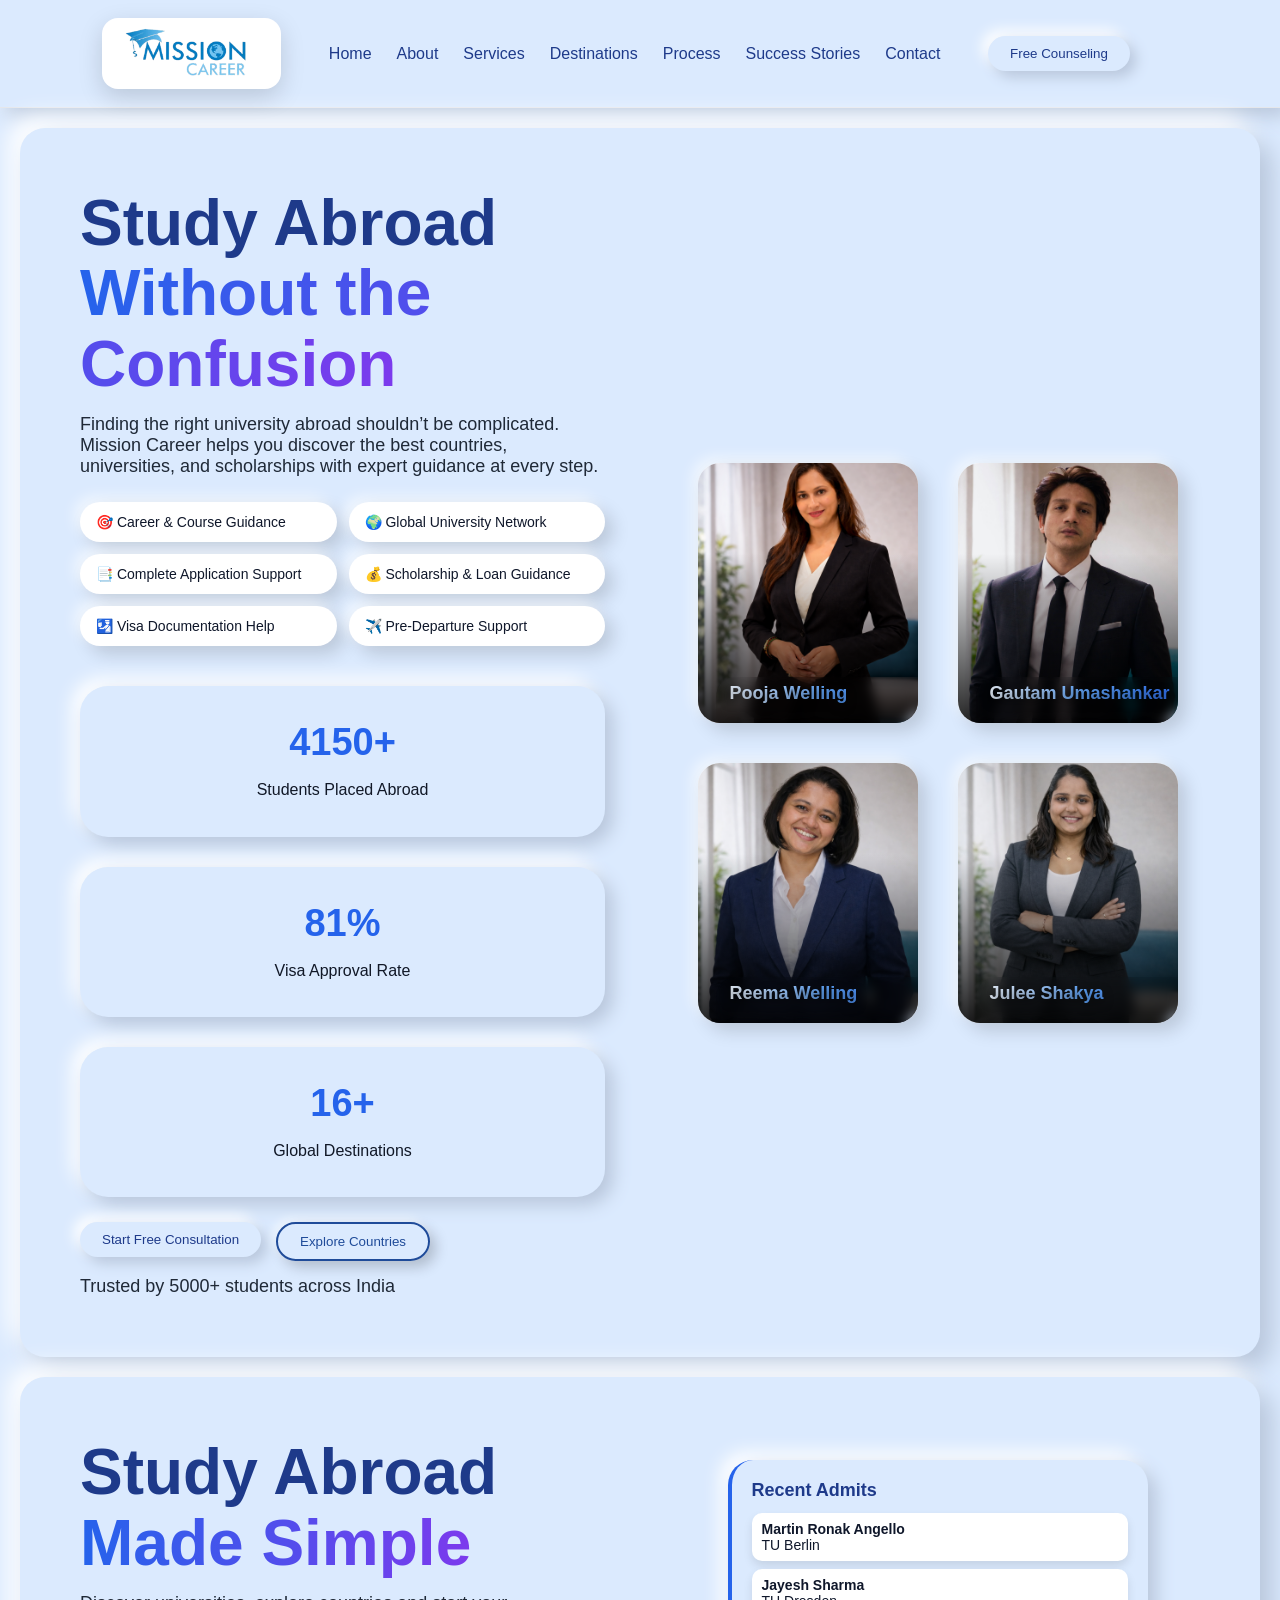
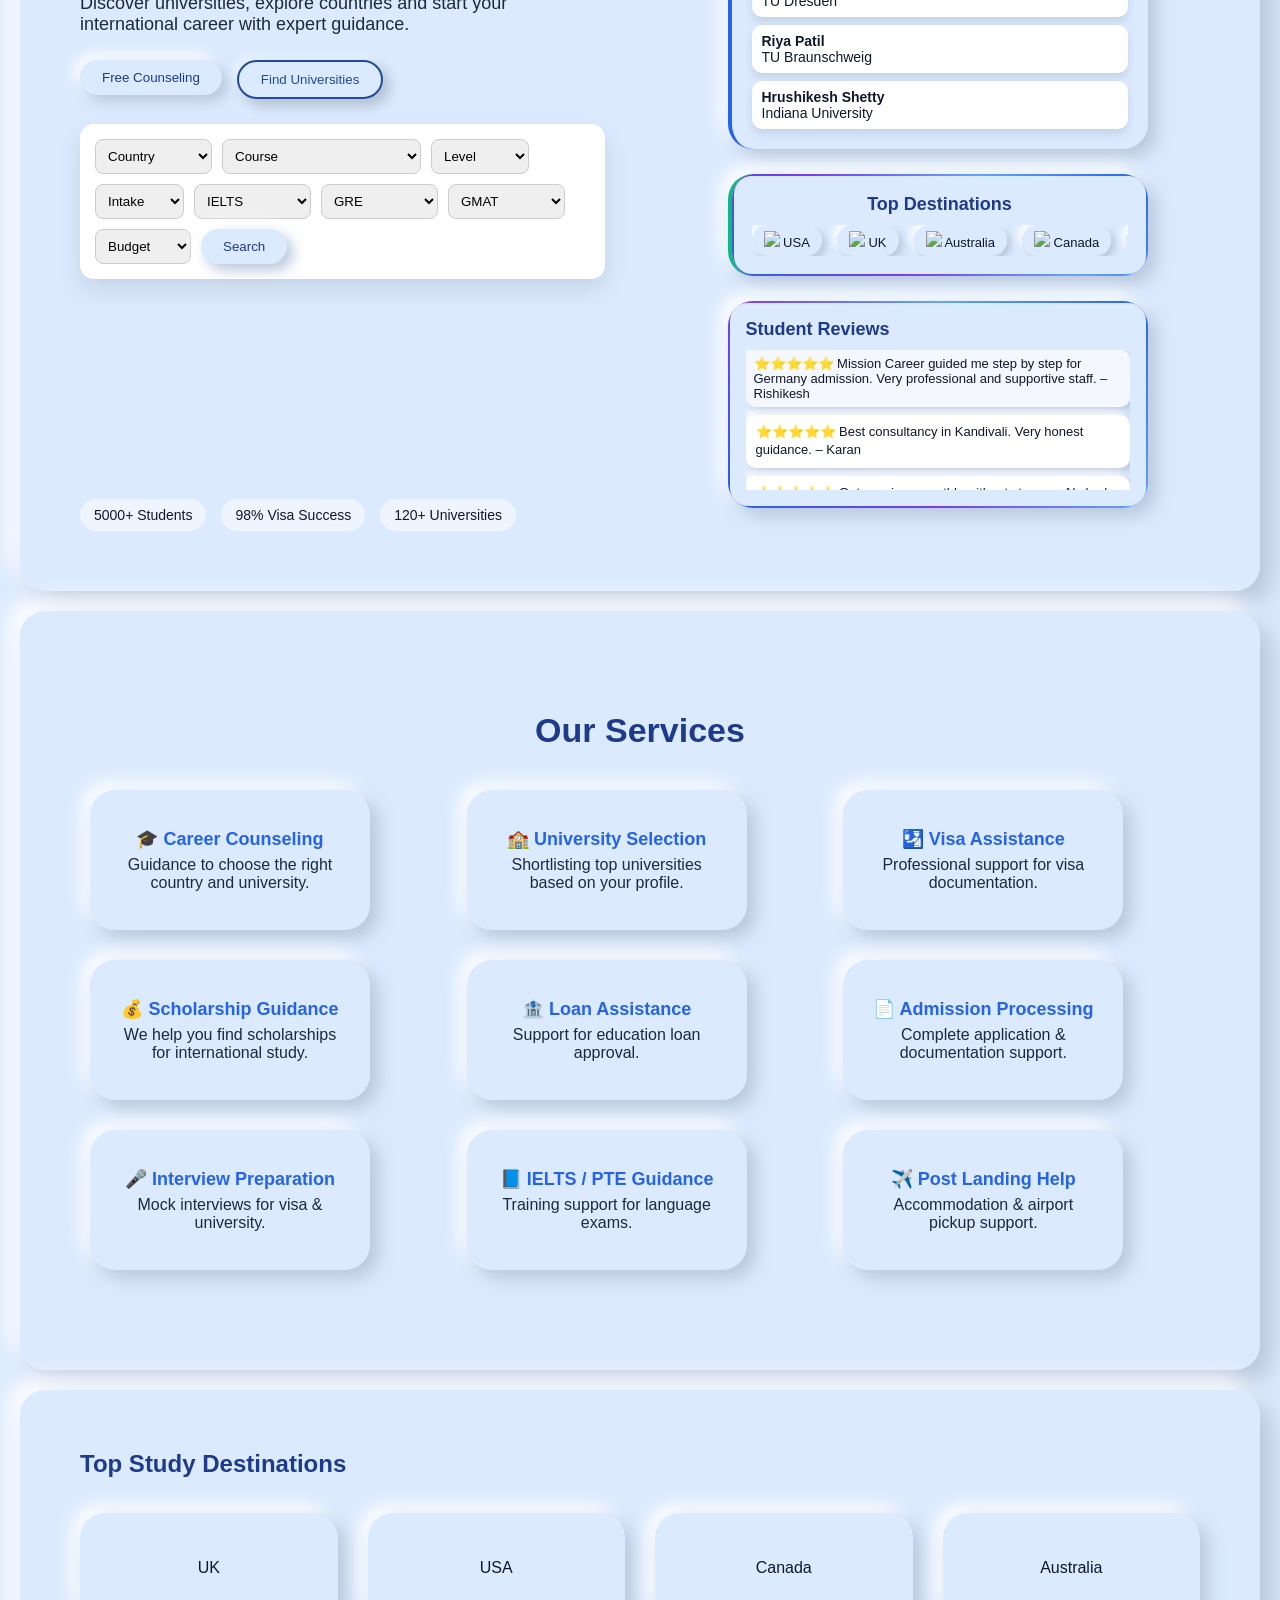
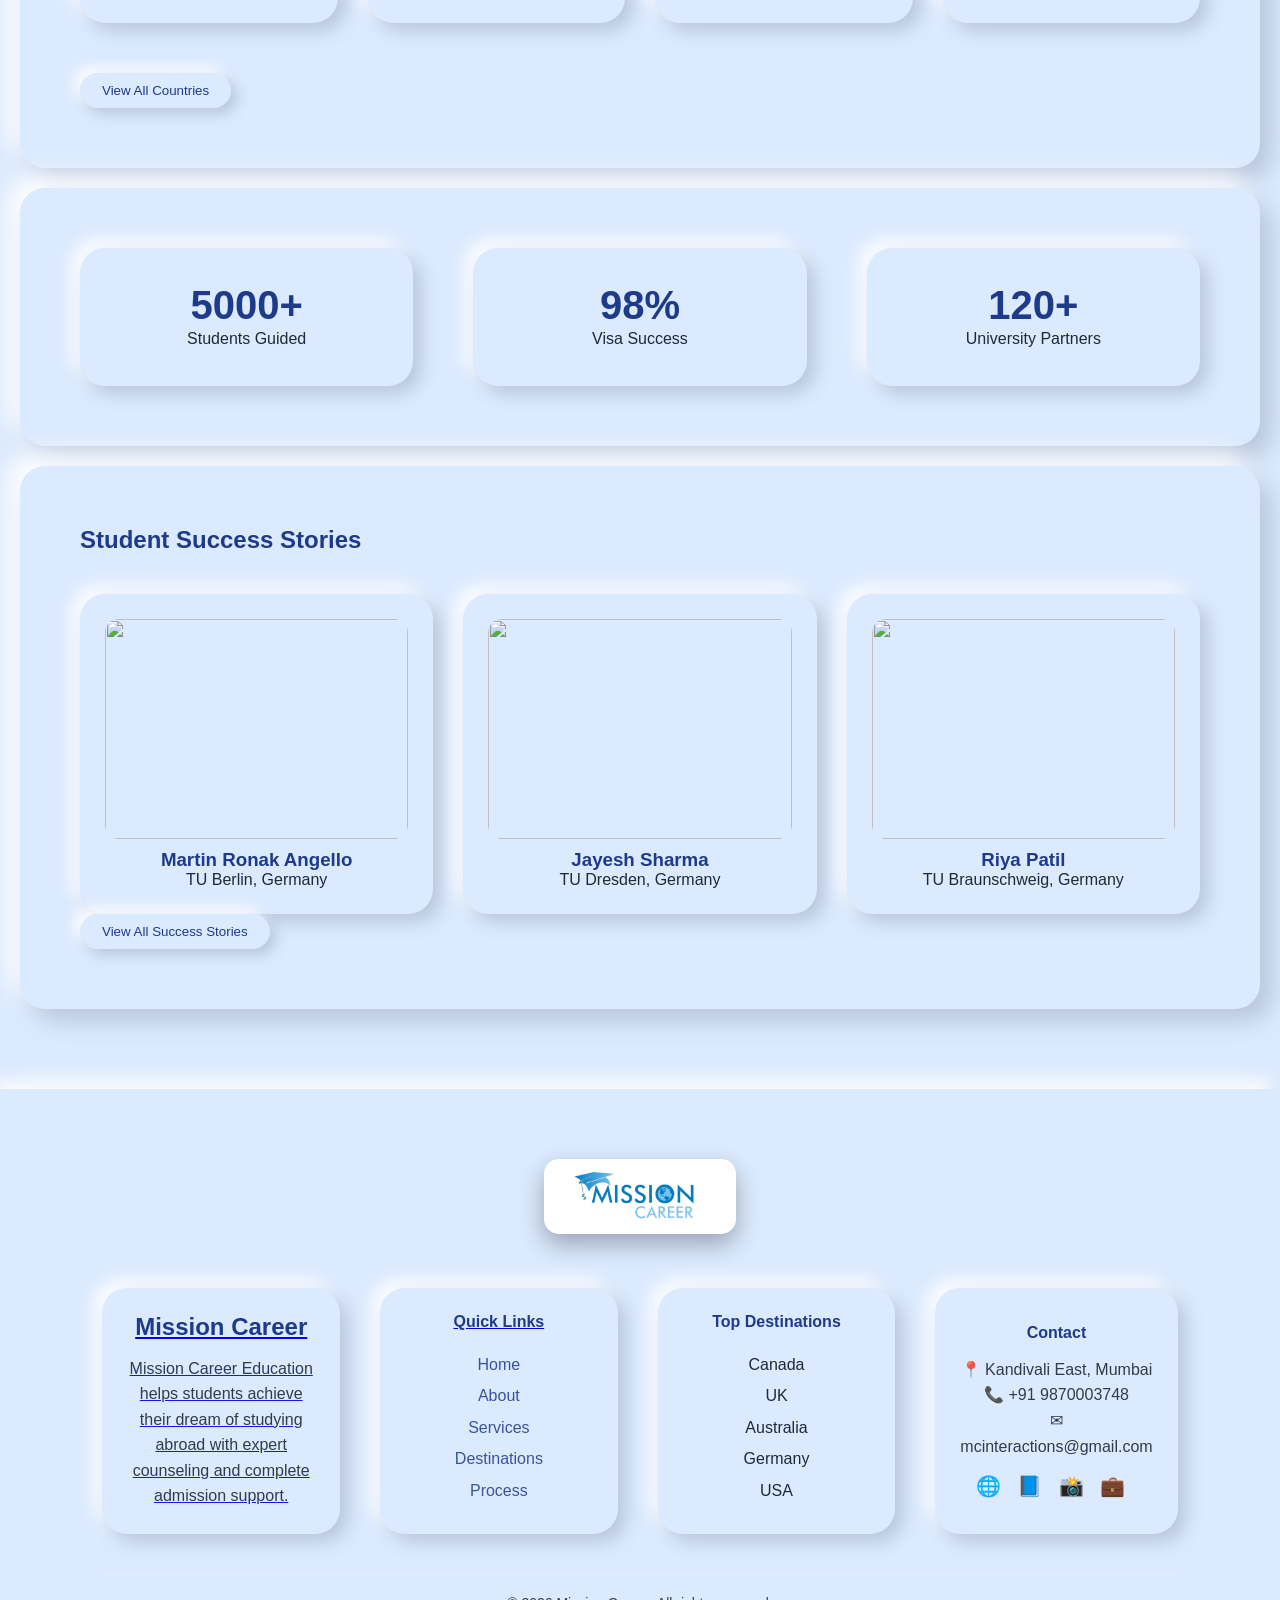
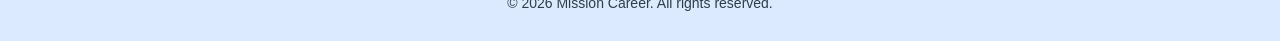
==== commit 9e0738cb: "Update index.html" ====
--- a/index.html
+++ b/index.html
@@ -49,7 +49,7 @@
 <a href="contact.html">
 <button class="btn">Free Counseling</button>
 </a>
-<div class="mobile-menu-toggle" onclick="document.querySelector('.nav-links').classList.toggle('active')">
+<div class="mobile-menu-toggle" onclick="toggleMenu()">
   <span></span>
   <span></span>
   <span></span>
--- a/mobile.css
+++ b/mobile.css
@@ -1049,3 +1049,2090 @@
     margin: 0 !important;
   }
 }
+@media screen and (max-width: 768px) {
+
+  .services {
+    padding: 20px 12px !important;
+  }
+
+  .services h2 {
+    font-size: 28px !important;
+    text-align: center !important;
+    margin-bottom: 20px !important;
+  }
+
+  .services-extra {
+    display: flex !important;
+    flex-direction: column !important;
+    gap: 12px !important;
+    align-items: center !important;
+  }
+
+  .service-box {
+    width: 92% !important;
+    min-height: 120px !important;
+    padding: 16px 14px !important;
+    border-radius: 18px !important;
+    background: #edf5ff !important;
+    box-shadow: 0 8px 20px rgba(0,0,0,0.08) !important;
+    text-align: center !important;
+    margin: 0 auto !important;
+  }
+
+  .service-box h3 {
+    font-size: 18px !important;
+    margin-bottom: 10px !important;
+    line-height: 1.3 !important;
+    color: #1565ff !important;
+  }
+
+  .service-box p {
+    font-size: 14px !important;
+    line-height: 1.5 !important;
+    color: #3b4252 !important;
+    margin: 0 !important;
+  }
+}
+@media screen and (max-width: 768px) {
+
+  .services-extra {
+    display: flex !important;
+    flex-direction: column !important;
+    align-items: center !important;
+    width: 100% !important;
+    overflow-x: hidden !important;
+  }
+
+  .service-box {
+    width: 88% !important;
+    max-width: 88% !important;
+    margin: 0 auto 14px auto !important;
+    padding: 16px 12px !important;
+    box-sizing: border-box !important;
+    text-align: center !important;
+  }
+
+  .service-box h3,
+  .service-box p {
+    width: 100% !important;
+    text-align: center !important;
+    margin-left: auto !important;
+    margin-right: auto !important;
+  }
+}
+@media screen and (max-width: 768px) {
+
+  .services,
+  .services-extra {
+    width: 100% !important;
+    max-width: 100% !important;
+    padding-left: 0 !important;
+    padding-right: 0 !important;
+    margin: 0 auto !important;
+    overflow-x: hidden !important;
+  }
+
+  .services-extra {
+    display: flex !important;
+    flex-direction: column !important;
+    align-items: center !important;
+  }
+
+  .service-box {
+    position: relative !important;
+    left: 0 !important;
+    right: 0 !important;
+    transform: none !important;
+    width: 85% !important;
+    max-width: 320px !important;
+    margin: 0 auto 14px auto !important;
+    padding: 16px 14px !important;
+    box-sizing: border-box !important;
+  }
+}
+@media screen and (max-width: 768px) {
+
+  .destinations {
+    padding: 24px 12px !important;
+    border-radius: 24px !important;
+    overflow: hidden !important;
+  }
+
+  .destinations h2 {
+    font-size: 28px !important;
+    text-align: center !important;
+    margin-bottom: 20px !important;
+    line-height: 1.2 !important;
+  }
+
+  .countries {
+    display: grid !important;
+    grid-template-columns: 1fr 1fr !important;
+    gap: 12px !important;
+    width: 100% !important;
+    margin-bottom: 20px !important;
+  }
+
+  .country {
+    width: 100% !important;
+    min-height: 90px !important;
+    border-radius: 18px !important;
+    display: flex !important;
+    align-items: center !important;
+    justify-content: center !important;
+    font-size: 20px !important;
+    font-weight: 600 !important;
+    background: #edf5ff !important;
+    box-shadow: 0 8px 20px rgba(0,0,0,0.08) !important;
+    padding: 10px !important;
+    text-align: center !important;
+  }
+
+  .destinations .btn {
+    display: block !important;
+    width: 85% !important;
+    max-width: 260px !important;
+    margin: 0 auto !important;
+    height: 48px !important;
+    border-radius: 24px !important;
+    font-size: 15px !important;
+  }
+}
+@media screen and (max-width: 768px) {
+
+  .destinations {
+    display: flex !important;
+    flex-direction: column !important;
+    align-items: center !important;
+    text-align: center !important;
+  }
+
+  .destinations h2 {
+    width: 100% !important;
+    text-align: center !important;
+    margin-left: auto !important;
+    margin-right: auto !important;
+  }
+
+  .countries {
+    width: 100% !important;
+    max-width: 340px !important;
+    margin: 0 auto 20px auto !important;
+    justify-content: center !important;
+  }
+
+  .country {
+    width: 100% !important;
+    margin: 0 auto !important;
+  }
+
+  .destinations a {
+    width: 100% !important;
+    display: flex !important;
+    justify-content: center !important;
+  }
+
+  .destinations .btn {
+    margin: 0 auto !important;
+  }
+}
+@media screen and (max-width: 768px) {
+
+  .destinations {
+    width: 100% !important;
+    padding: 30px 15px !important;
+    box-sizing: border-box !important;
+  }
+
+  .destinations h2 {
+    text-align: center !important;
+    font-size: 34px !important;
+    margin: 0 auto 30px auto !important;
+    width: 100% !important;
+    display: block !important;
+  }
+
+  .countries {
+    display: grid !important;
+    grid-template-columns: 1fr 1fr !important;
+    gap: 14px !important;
+    width: 100% !important;
+    max-width: 100% !important;
+    margin: 0 auto 25px auto !important;
+    padding: 0 !important;
+    justify-content: center !important;
+  }
+
+  .country {
+    width: 100% !important;
+    height: 120px !important;
+    margin: 0 !important;
+    display: flex !important;
+    align-items: center !important;
+    justify-content: center !important;
+    border-radius: 28px !important;
+    box-sizing: border-box !important;
+  }
+
+  .destinations .btn,
+  .destinations a {
+    display: flex !important;
+    justify-content: center !important;
+    align-items: center !important;
+    margin: 0 auto !important;
+    width: 260px !important;
+  }
+}
+@media screen and (max-width: 768px) {
+
+  .destinations {
+    display: flex !important;
+    flex-direction: column !important;
+    align-items: center !important;
+    justify-content: center !important;
+    text-align: center !important;
+    width: 100% !important;
+    margin: 0 auto !important;
+    padding: 30px 12px !important;
+    box-sizing: border-box !important;
+  }
+
+  .destinations h2 {
+    width: 100% !important;
+    text-align: center !important;
+    margin: 0 auto 25px auto !important;
+  }
+
+  .countries {
+    display: grid !important;
+    grid-template-columns: repeat(2, minmax(0, 1fr)) !important;
+    gap: 14px !important;
+    width: 100% !important;
+    max-width: 340px !important;
+    margin: 0 auto 25px auto !important;
+    padding: 0 !important;
+  }
+
+  .country {
+    width: 100% !important;
+    min-width: 0 !important;
+    height: 120px !important;
+    margin: 0 auto !important;
+    display: flex !important;
+    justify-content: center !important;
+    align-items: center !important;
+    box-sizing: border-box !important;
+  }
+
+  .destinations .btn {
+    display: flex !important;
+    justify-content: center !important;
+    align-items: center !important;
+    margin: 0 auto !important;
+  }
+}
+@media screen and (max-width: 768px) {
+
+  .stats-container,
+  .stats-grid,
+  .stats-wrapper {
+    display: grid !important;
+    grid-template-columns: 1fr !important;
+    gap: 18px !important;
+    width: 100% !important;
+    max-width: 340px !important;
+    margin: 0 auto !important;
+    padding: 0 !important;
+    overflow: hidden !important;
+  }
+
+  .stat-card,
+  .stats-card,
+  .counter-box {
+    width: 100% !important;
+    max-width: 340px !important;
+    min-height: 120px !important;
+    margin: 0 auto !important;
+    border-radius: 28px !important;
+    display: flex !important;
+    flex-direction: column !important;
+    justify-content: center !important;
+    align-items: center !important;
+    text-align: center !important;
+    padding: 20px !important;
+    box-sizing: border-box !important;
+  }
+
+  .stat-card h2,
+  .stats-card h2,
+  .counter-box h2 {
+    font-size: 42px !important;
+    margin-bottom: 10px !important;
+  }
+
+  .stat-card p,
+  .stats-card p,
+  .counter-box p {
+    font-size: 22px !important;
+    margin: 0 !important;
+    line-height: 1.4 !important;
+  }
+}
+@media screen and (max-width: 768px) {
+
+  .stats-slider,
+  .stats-row,
+  .stats-section .swiper-wrapper,
+  .stats-section .carousel-track {
+    display: flex !important;
+    flex-direction: column !important;
+    align-items: center !important;
+    gap: 18px !important;
+    width: 100% !important;
+    overflow: visible !important;
+    transform: none !important;
+  }
+
+  .stats-slider .swiper-slide,
+  .stats-row .stat-card,
+  .stats-section .card,
+  .stats-section .stat-box {
+    width: 90% !important;
+    max-width: 340px !important;
+    min-width: unset !important;
+    margin: 0 auto !important;
+    border-radius: 28px !important;
+    padding: 25px 15px !important;
+    display: flex !important;
+    flex-direction: column !important;
+    justify-content: center !important;
+    align-items: center !important;
+    text-align: center !important;
+  }
+
+  .stats-section {
+    overflow-x: hidden !important;
+  }
+}
+@media screen and (max-width: 768px) {
+
+  .stats {
+    display: flex !important;
+    flex-direction: column !important;
+    align-items: center !important;
+    gap: 18px !important;
+    width: 100% !important;
+    padding: 20px 15px !important;
+    box-sizing: border-box !important;
+    overflow-x: hidden !important;
+  }
+
+  .stats .stat {
+    width: 100% !important;
+    max-width: 320px !important;
+    min-height: 120px !important;
+    margin: 0 auto !important;
+    padding: 22px 15px !important;
+    border-radius: 28px !important;
+    display: flex !important;
+    flex-direction: column !important;
+    justify-content: center !important;
+    align-items: center !important;
+    text-align: center !important;
+    box-sizing: border-box !important;
+  }
+
+  .stats .stat h3 {
+    font-size: 42px !important;
+    margin-bottom: 8px !important;
+    line-height: 1 !important;
+  }
+
+  .stats .stat p {
+    font-size: 20px !important;
+    margin: 0 !important;
+    line-height: 1.4 !important;
+  }
+}
+@media screen and (max-width: 768px) {
+
+  .success-preview {
+    width: 100% !important;
+    padding: 30px 15px !important;
+    box-sizing: border-box !important;
+    overflow-x: hidden !important;
+    text-align: center !important;
+  }
+
+  .success-preview h2 {
+    font-size: 34px !important;
+    margin-bottom: 25px !important;
+    text-align: center !important;
+  }
+
+  .success-grid {
+    display: flex !important;
+    flex-direction: column !important;
+    align-items: center !important;
+    gap: 18px !important;
+    width: 100% !important;
+    margin: 0 auto 25px auto !important;
+  }
+
+  .success-card {
+    width: 100% !important;
+    max-width: 320px !important;
+    min-height: 220px !important;
+    padding: 20px 15px !important;
+    border-radius: 28px !important;
+    margin: 0 auto !important;
+    box-sizing: border-box !important;
+    display: flex !important;
+    flex-direction: column !important;
+    align-items: center !important;
+    justify-content: center !important;
+    text-align: center !important;
+  }
+
+  .success-card img {
+    width: 70px !important;
+    height: 70px !important;
+    margin-bottom: 15px !important;
+  }
+
+  .success-card h3 {
+    font-size: 24px !important;
+    line-height: 1.3 !important;
+    margin-bottom: 8px !important;
+  }
+
+  .success-card p {
+    font-size: 18px !important;
+    margin: 0 !important;
+  }
+
+  .success-preview .btn {
+    width: 260px !important;
+    margin: 0 auto !important;
+    display: flex !important;
+    justify-content: center !important;
+    align-items: center !important;
+  }
+}
+@media screen and (max-width: 768px) {
+
+  .success-preview,
+  .success-grid,
+  .success-card {
+    display: flex !important;
+    flex-direction: column !important;
+    align-items: center !important;
+    justify-content: center !important;
+    text-align: center !important;
+  }
+
+  .success-grid {
+    width: 100% !important;
+    margin: 0 auto !important;
+  }
+
+  .success-card {
+    width: 90% !important;
+    max-width: 320px !important;
+    margin: 0 auto 20px auto !important;
+  }
+
+  .success-card img,
+  .success-card h3,
+  .success-card p {
+    margin-left: auto !important;
+    margin-right: auto !important;
+    text-align: center !important;
+  }
+
+  .success-preview .btn {
+    margin: 0 auto !important;
+    display: flex !important;
+    justify-content: center !important;
+    align-items: center !important;
+  }
+}
+@media screen and (max-width: 768px) {
+
+  .success-preview {
+    width: 100% !important;
+    max-width: 100% !important;
+    padding: 30px 10px !important;
+    margin: 0 auto !important;
+    overflow-x: hidden !important;
+    box-sizing: border-box !important;
+  }
+
+  .success-grid {
+    width: 100% !important;
+    max-width: 100% !important;
+    display: flex !important;
+    flex-direction: column !important;
+    align-items: center !important;
+    justify-content: center !important;
+    gap: 20px !important;
+    margin: 0 auto !important;
+    padding: 0 !important;
+  }
+
+  .success-card {
+    width: calc(100% - 20px) !important;
+    max-width: 300px !important;
+    margin-left: auto !important;
+    margin-right: auto !important;
+    padding: 20px 12px !important;
+    box-sizing: border-box !important;
+    position: relative !important;
+    left: 0 !important;
+    right: 0 !important;
+    transform: none !important;
+  }
+
+  .success-card h3,
+  .success-card p {
+    width: 100% !important;
+    text-align: center !important;
+    word-break: break-word !important;
+  }
+}
+@media screen and (max-width: 768px) {
+
+  .stats {
+    width: 100% !important;
+    max-width: 100% !important;
+    padding: 20px 10px !important;
+    margin: 0 auto !important;
+    box-sizing: border-box !important;
+    display: flex !important;
+    flex-direction: column !important;
+    align-items: center !important;
+    justify-content: center !important;
+    overflow-x: hidden !important;
+  }
+
+  .stats .stat {
+    width: calc(100% - 20px) !important;
+    max-width: 300px !important;
+    margin-left: auto !important;
+    margin-right: auto !important;
+    padding: 22px 15px !important;
+    box-sizing: border-box !important;
+    position: relative !important;
+    left: 0 !important;
+    right: 0 !important;
+    transform: none !important;
+    text-align: center !important;
+  }
+}
+@media screen and (max-width: 768px) {
+
+  .footer {
+    padding: 30px 15px !important;
+    text-align: center !important;
+    overflow-x: hidden !important;
+  }
+
+  .footer-logo {
+    display: flex !important;
+    justify-content: center !important;
+    margin-bottom: 20px !important;
+  }
+
+  .footer-logo img {
+    width: 160px !important;
+    max-width: 100% !important;
+  }
+
+  .footer-container {
+    display: flex !important;
+    flex-direction: column !important;
+    gap: 18px !important;
+    align-items: center !important;
+    width: 100% !important;
+    margin: 0 auto !important;
+  }
+
+  .footer-col {
+    width: 100% !important;
+    max-width: 320px !important;
+    margin: 0 auto !important;
+    padding: 20px 15px !important;
+    border-radius: 24px !important;
+    text-align: center !important;
+    box-sizing: border-box !important;
+  }
+
+  .footer-col h3,
+  .footer-col h4 {
+    margin-bottom: 15px !important;
+  }
+
+  .footer-col ul {
+    padding: 0 !important;
+    margin: 0 !important;
+    list-style: none !important;
+  }
+
+  .footer-col ul li {
+    margin-bottom: 10px !important;
+  }
+
+  .footer-social {
+    display: flex !important;
+    justify-content: center !important;
+    gap: 12px !important;
+    margin-top: 15px !important;
+  }
+
+  .footer-bottom {
+    margin-top: 20px !important;
+    text-align: center !important;
+  }
+}
+@media screen and (max-width: 768px) {
+
+  .page-hero {
+    padding: 110px 16px 40px !important;
+    text-align: center !important;
+  }
+
+  .page-hero h1 {
+    font-size: 34px !important;
+    line-height: 1.15 !important;
+    margin-bottom: 14px !important;
+  }
+
+  .page-hero p {
+    font-size: 15px !important;
+    line-height: 1.7 !important;
+    max-width: 320px !important;
+    margin: 0 auto !important;
+  }
+
+  .about-advanced-section {
+    width: 100% !important;
+    padding: 20px 14px !important;
+    overflow-x: hidden !important;
+  }
+
+  .about-top {
+    display: flex !important;
+    flex-direction: column !important;
+    gap: 24px !important;
+  }
+
+  .about-left,
+  .about-right {
+    width: 100% !important;
+    max-width: 100% !important;
+  }
+
+  .about-tag {
+    display: inline-block !important;
+    font-size: 12px !important;
+    padding: 8px 14px !important;
+    border-radius: 30px !important;
+    margin-bottom: 14px !important;
+  }
+
+  .about-left h2 {
+    font-size: 28px !important;
+    line-height: 1.25 !important;
+    margin-bottom: 16px !important;
+    text-align: center !important;
+  }
+
+  .about-left p {
+    font-size: 14px !important;
+    line-height: 1.8 !important;
+    text-align: center !important;
+    margin-bottom: 14px !important;
+  }
+
+  .about-buttons {
+    display: flex !important;
+    flex-direction: column !important;
+    gap: 12px !important;
+    align-items: center !important;
+    margin-top: 20px !important;
+  }
+
+  .about-buttons a {
+    width: 100% !important;
+    display: flex !important;
+    justify-content: center !important;
+  }
+
+  .about-buttons .btn,
+  .about-buttons .btn-outline {
+    width: 85% !important;
+    max-width: 250px !important;
+    height: 48px !important;
+    font-size: 14px !important;
+    border-radius: 28px !important;
+  }
+
+  .about-right {
+    display: flex !important;
+    flex-direction: column !important;
+    gap: 14px !important;
+    align-items: center !important;
+  }
+
+  .about-main-card {
+    width: 100% !important;
+    max-width: 320px !important;
+    height: 260px !important;
+    border-radius: 24px !important;
+    overflow: hidden !important;
+    margin: 0 auto !important;
+  }
+
+  .about-main-card img {
+    width: 100% !important;
+    height: 100% !important;
+    object-fit: cover !important;
+  }
+
+  .mini-card {
+    width: 100% !important;
+    max-width: 260px !important;
+    padding: 18px 14px !important;
+    border-radius: 20px !important;
+    text-align: center !important;
+    margin: 0 auto !important;
+  }
+
+  .mini-card h3 {
+    font-size: 28px !important;
+    margin-bottom: 6px !important;
+  }
+
+  .mini-card p {
+    font-size: 13px !important;
+    margin: 0 !important;
+  }
+
+  .about-features-grid {
+    display: flex !important;
+    flex-direction: column !important;
+    gap: 14px !important;
+    margin-top: 35px !important;
+  }
+
+  .feature-box {
+    width: 100% !important;
+    max-width: 320px !important;
+    margin: 0 auto !important;
+    padding: 18px 14px !important;
+    border-radius: 22px !important;
+    text-align: center !important;
+  }
+
+  .feature-icon {
+    font-size: 28px !important;
+    margin-bottom: 10px !important;
+  }
+
+  .feature-box h3 {
+    font-size: 18px !important;
+    margin-bottom: 10px !important;
+  }
+
+  .feature-box p {
+    font-size: 13px !important;
+    line-height: 1.7 !important;
+  }
+
+  .process-flow-section {
+    padding: 40px 10px !important;
+  }
+
+  .process-header h2 {
+    font-size: 28px !important;
+    line-height: 1.25 !important;
+    text-align: center !important;
+  }
+
+  .process-header p {
+    font-size: 14px !important;
+    text-align: center !important;
+  }
+
+  .process-flow {
+    display: flex !important;
+    flex-direction: column !important;
+    gap: 18px !important;
+    margin-top: 30px !important;
+  }
+
+  .flow-step {
+    width: 100% !important;
+    display: flex !important;
+    flex-direction: column !important;
+    align-items: center !important;
+    text-align: center !important;
+  }
+
+  .step-circle {
+    width: 55px !important;
+    height: 55px !important;
+    font-size: 20px !important;
+    margin-bottom: 12px !important;
+  }
+
+  .step-card {
+    width: 100% !important;
+    max-width: 320px !important;
+    padding: 18px 14px !important;
+    border-radius: 22px !important;
+  }
+
+  .step-card h3 {
+    font-size: 17px !important;
+    line-height: 1.5 !important;
+    margin-bottom: 10px !important;
+  }
+
+  .step-card p {
+    font-size: 13px !important;
+    line-height: 1.7 !important;
+  }
+
+  .flow-line {
+    width: 4px !important;
+    height: 30px !important;
+    margin: 0 auto !important;
+  }
+
+  .about-marquee {
+    margin-top: 35px !important;
+    padding: 12px 0 !important;
+    overflow: hidden !important;
+  }
+
+  .marquee-track span {
+    font-size: 13px !important;
+    padding: 8px 14px !important;
+    border-radius: 20px !important;
+    margin-right: 10px !important;
+  }
+
+  .mission {
+    padding: 30px 14px !important;
+  }
+
+  .mission-grid {
+    display: flex !important;
+    flex-direction: column !important;
+    gap: 14px !important;
+  }
+
+  .mission-card {
+    width: 100% !important;
+    max-width: 320px !important;
+    margin: 0 auto !important;
+    padding: 20px 15px !important;
+    border-radius: 22px !important;
+    text-align: center !important;
+  }
+
+  .mission-card h3 {
+    font-size: 20px !important;
+    margin-bottom: 10px !important;
+  }
+
+  .mission-card p {
+    font-size: 13px !important;
+    line-height: 1.7 !important;
+  }
+
+  .services-grid {
+    display: flex !important;
+    flex-direction: column !important;
+    gap: 12px !important;
+    margin-top: 20px !important;
+  }
+
+  .service-card {
+    width: 100% !important;
+    max-width: 320px !important;
+    margin: 0 auto !important;
+    padding: 16px 14px !important;
+    border-radius: 18px !important;
+    text-align: center !important;
+    font-size: 14px !important;
+  }
+}
+@media screen and (max-width: 768px) {
+
+  .navbar {
+    display: flex !important;
+    justify-content: space-between !important;
+    align-items: center !important;
+    padding: 15px !important;
+    position: relative !important;
+  }
+
+  .logo img {
+    width: 130px !important;
+  }
+
+  .mobile-menu-toggle {
+    width: 55px !important;
+    height: 55px !important;
+    background: #f3f6ff !important;
+    border-radius: 18px !important;
+    display: flex !important;
+    flex-direction: column !important;
+    justify-content: center !important;
+    align-items: center !important;
+    gap: 6px !important;
+    cursor: pointer !important;
+    box-shadow: 0 8px 20px rgba(0,0,0,0.08) !important;
+  }
+
+  .mobile-menu-toggle span {
+    width: 24px !important;
+    height: 3px !important;
+    background: #23408e !important;
+    border-radius: 10px !important;
+    display: block !important;
+  }
+
+  .nav-links {
+    display: none !important;
+    position: absolute !important;
+    top: 90px !important;
+    left: 15px !important;
+    right: 15px !important;
+    background: #f3f6ff !important;
+    border-radius: 24px !important;
+    padding: 20px !important;
+    flex-direction: column !important;
+    gap: 15px !important;
+    z-index: 999 !important;
+  }
+
+  .nav-links.active {
+    display: flex !important;
+  }
+
+  .navbar .btn {
+    display: none !important;
+  }
+}
+@media screen and (max-width: 768px) {
+
+  .about-hero,
+  .about-section,
+  .about-banner {
+    display: flex !important;
+    flex-direction: column !important;
+    justify-content: center !important;
+    align-items: center !important;
+    text-align: center !important;
+    padding: 40px 20px !important;
+  }
+
+  .about-hero h1,
+  .about-section h1,
+  .about-banner h1 {
+    font-size: 42px !important;
+    line-height: 1.2 !important;
+    margin-bottom: 20px !important;
+    text-align: center !important;
+  }
+
+  .about-hero p,
+  .about-section p,
+  .about-banner p {
+    max-width: 320px !important;
+    margin: 0 auto !important;
+    text-align: center !important;
+    line-height: 1.7 !important;
+    font-size: 20px !important;
+  }
+}
+@media screen and (max-width: 768px) {
+
+  .about-hero,
+  .about-content,
+  .about-section {
+    width: calc(100% - 20px) !important;
+    max-width: 100% !important;
+    margin-left: auto !important;
+    margin-right: auto !important;
+    padding: 30px 15px !important;
+    box-sizing: border-box !important;
+    overflow-x: hidden !important;
+    text-align: center !important;
+  }
+
+  .about-hero h1,
+  .about-content h1,
+  .about-section h1 {
+    width: 100% !important;
+    max-width: 100% !important;
+    margin: 0 auto 20px auto !important;
+    text-align: center !important;
+    font-size: 34px !important;
+    line-height: 1.2 !important;
+    word-break: break-word !important;
+  }
+
+  .about-hero p,
+  .about-content p,
+  .about-section p {
+    width: 100% !important;
+    max-width: 100% !important;
+    margin: 0 auto !important;
+    text-align: center !important;
+    line-height: 1.7 !important;
+  }
+
+  body,
+  html {
+    overflow-x: hidden !important;
+  }
+}
+/* ABOUT HERO MOBILE FIX */
+
+@media screen and (max-width: 768px) {
+
+  .page-hero {
+    width: calc(100% - 32px);
+    margin: 20px auto;
+    padding: 40px 20px;
+    border-radius: 30px;
+    text-align: center;
+    box-sizing: border-box;
+    overflow: hidden;
+  }
+
+  .page-hero h1 {
+    width: 100%;
+    margin: 0 auto 18px auto;
+    padding: 0;
+    font-size: 2.2rem;
+    line-height: 1.15;
+    text-align: center;
+    word-break: break-word;
+  }
+
+  .page-hero p {
+    width: 100%;
+    margin: 0 auto;
+    padding: 0;
+    font-size: 1.05rem;
+    line-height: 1.7;
+    text-align: center;
+  }
+
+}
+body,
+html {
+  overflow-x: hidden;
+}
+@media screen and (max-width: 768px) {
+
+  .page-hero {
+    width: 90% !important;
+    max-width: 90% !important;
+    margin: 25px auto !important;
+    padding: 50px 18px !important;
+    display: flex !important;
+    flex-direction: column !important;
+    justify-content: center !important;
+    align-items: center !important;
+    text-align: center !important;
+    overflow: hidden !important;
+  }
+
+  .page-hero h1 {
+    width: 100% !important;
+    max-width: 100% !important;
+    margin: 0 auto 20px auto !important;
+    padding: 0 !important;
+    font-size: 2.2rem !important;
+    line-height: 1.2 !important;
+    text-align: center !important;
+    display: block !important;
+    position: relative !important;
+    left: 0 !important;
+    right: 0 !important;
+    transform: none !important;
+  }
+
+  .page-hero p {
+    width: 100% !important;
+    max-width: 100% !important;
+    margin: 0 auto !important;
+    padding: 0 !important;
+    font-size: 1.05rem !important;
+    line-height: 1.7 !important;
+    text-align: center !important;
+    display: block !important;
+    position: relative !important;
+    left: 0 !important;
+    right: 0 !important;
+    transform: none !important;
+  }
+
+}
+* {
+  max-width: 100%;
+  box-sizing: border-box;
+}
+@media screen and (max-width: 768px) {
+
+  .about-advanced-section {
+    width: 92% !important;
+    max-width: 92% !important;
+    margin: 20px auto !important;
+    padding: 30px 16px !important;
+    overflow: hidden !important;
+    box-sizing: border-box !important;
+  }
+
+  .about-top {
+    display: flex !important;
+    flex-direction: column !important;
+    align-items: center !important;
+    justify-content: center !important;
+    width: 100% !important;
+    max-width: 100% !important;
+    margin: 0 auto !important;
+    padding: 0 !important;
+  }
+
+  .about-left {
+    width: 100% !important;
+    max-width: 100% !important;
+    margin: 0 auto !important;
+    padding: 0 !important;
+    text-align: center !important;
+  }
+
+  .about-left h2 {
+    width: 100% !important;
+    max-width: 100% !important;
+    margin: 20px auto !important;
+    padding: 0 !important;
+    font-size: 2.2rem !important;
+    line-height: 1.2 !important;
+    text-align: center !important;
+    word-break: break-word !important;
+  }
+
+  .about-left p {
+    width: 100% !important;
+    max-width: 100% !important;
+    margin: 0 auto 25px auto !important;
+    padding: 0 !important;
+    font-size: 1.05rem !important;
+    line-height: 1.8 !important;
+    text-align: center !important;
+  }
+
+  .about-tag {
+    display: inline-block !important;
+    margin: 0 auto 20px auto !important;
+    text-align: center !important;
+    max-width: 100% !important;
+  }
+
+  .about-buttons {
+    width: 100% !important;
+    display: flex !important;
+    flex-direction: column !important;
+    gap: 16px !important;
+    justify-content: center !important;
+    align-items: center !important;
+    margin-top: 20px !important;
+  }
+
+  .about-buttons .btn,
+  .about-buttons .btn-outline {
+    width: 85% !important;
+    max-width: 320px !important;
+    margin: 0 auto !important;
+  }
+
+  .about-right {
+    width: 100% !important;
+    max-width: 100% !important;
+    margin: 40px auto 0 auto !important;
+    padding: 0 !important;
+    display: flex !important;
+    flex-direction: column !important;
+    align-items: center !important;
+  }
+
+  .about-main-card {
+    width: 100% !important;
+    max-width: 100% !important;
+    margin: 0 auto 20px auto !important;
+    overflow: hidden !important;
+  }
+
+  .about-main-card img {
+    width: 100% !important;
+    height: auto !important;
+    display: block !important;
+    object-fit: cover !important;
+  }
+
+}
+@media screen and (max-width: 768px) {
+
+  .about-advanced-section {
+    width: 92% !important;
+    max-width: 92% !important;
+    margin: 25px auto !important;
+    padding: 25px 15px !important;
+    overflow: hidden !important;
+    box-sizing: border-box !important;
+  }
+
+  .about-top {
+    display: flex !important;
+    flex-direction: column !important;
+    align-items: center !important;
+    justify-content: center !important;
+    width: 100% !important;
+    max-width: 100% !important;
+    margin: 0 auto !important;
+    padding: 0 !important;
+    gap: 30px !important;
+  }
+
+  .about-left {
+    width: 100% !important;
+    max-width: 100% !important;
+    margin: 0 auto !important;
+    padding: 0 !important;
+    text-align: center !important;
+  }
+
+  .about-left h2 {
+    font-size: 2.4rem !important;
+    line-height: 1.2 !important;
+    width: 100% !important;
+    margin: 20px auto !important;
+    text-align: center !important;
+  }
+
+  .about-left p {
+    width: 100% !important;
+    margin: 0 auto 20px auto !important;
+    text-align: center !important;
+    font-size: 1.05rem !important;
+    line-height: 1.8 !important;
+  }
+
+  .about-tag {
+    display: inline-block !important;
+    margin: 0 auto 15px auto !important;
+    font-size: 0.95rem !important;
+    text-align: center !important;
+  }
+
+  .about-buttons {
+    width: 100% !important;
+    display: flex !important;
+    flex-direction: column !important;
+    align-items: center !important;
+    justify-content: center !important;
+    gap: 15px !important;
+    margin-top: 25px !important;
+  }
+
+  .about-buttons a {
+    width: 100% !important;
+    display: flex !important;
+    justify-content: center !important;
+  }
+
+  .about-buttons .btn,
+  .about-buttons .btn-outline {
+    width: 85% !important;
+    max-width: 320px !important;
+    margin: 0 auto !important;
+  }
+
+  .about-right {
+    width: 100% !important;
+    max-width: 100% !important;
+    display: flex !important;
+    flex-direction: column !important;
+    align-items: center !important;
+    justify-content: center !important;
+    gap: 18px !important;
+    margin: 0 auto !important;
+    padding: 0 !important;
+    position: static !important;
+  }
+
+  .about-main-card {
+    width: 100% !important;
+    max-width: 100% !important;
+    margin: 0 auto !important;
+    position: static !important;
+    transform: none !important;
+  }
+
+  .about-main-card img {
+    width: 100% !important;
+    height: 260px !important;
+    object-fit: cover !important;
+    border-radius: 25px !important;
+    display: block !important;
+  }
+
+  .mini-card,
+  .card-1,
+  .card-2,
+  .card-3 {
+    width: 100% !important;
+    max-width: 100% !important;
+    position: static !important;
+    left: unset !important;
+    right: unset !important;
+    top: unset !important;
+    bottom: unset !important;
+    transform: none !important;
+    margin: 0 auto !important;
+    text-align: center !important;
+    padding: 22px 15px !important;
+  }
+
+  .mini-card h3 {
+    font-size: 2rem !important;
+    margin-bottom: 8px !important;
+  }
+
+  .mini-card p {
+    font-size: 1rem !important;
+    margin: 0 !important;
+  }
+
+}
+@media screen and (max-width: 768px) {
+
+  .process-flow-section {
+    width: 92% !important;
+    max-width: 92% !important;
+    margin: 25px auto !important;
+    padding: 35px 15px !important;
+    overflow: hidden !important;
+    box-sizing: border-box !important;
+  }
+
+  .process-header {
+    width: 100% !important;
+    text-align: center !important;
+    margin-bottom: 30px !important;
+  }
+
+  .process-header h2 {
+    font-size: 2.1rem !important;
+    line-height: 1.2 !important;
+    margin: 15px auto !important;
+    width: 100% !important;
+  }
+
+  .process-header p {
+    font-size: 1rem !important;
+    line-height: 1.7 !important;
+    width: 100% !important;
+    margin: 0 auto !important;
+  }
+
+  .process-flow {
+    width: 100% !important;
+    display: flex !important;
+    flex-direction: column !important;
+    gap: 25px !important;
+    position: relative !important;
+  }
+
+  .flow-step {
+    width: 100% !important;
+    display: flex !important;
+    align-items: flex-start !important;
+    justify-content: flex-start !important;
+    gap: 14px !important;
+    position: relative !important;
+    left: 0 !important;
+    right: 0 !important;
+    transform: none !important;
+  }
+
+  .flow-step.left,
+  .flow-step.right {
+    flex-direction: row !important;
+  }
+
+  .step-circle {
+    width: 52px !important;
+    height: 52px !important;
+    min-width: 52px !important;
+    font-size: 1.4rem !important;
+    margin-top: 8px !important;
+    position: relative !important;
+    z-index: 2 !important;
+  }
+
+  .step-card {
+    flex: 1 !important;
+    width: auto !important;
+    max-width: 100% !important;
+    padding: 22px 16px !important;
+    border-radius: 24px !important;
+    margin: 0 !important;
+    text-align: center !important;
+  }
+
+  .step-card h3 {
+    font-size: 1.35rem !important;
+    line-height: 1.4 !important;
+    margin-bottom: 12px !important;
+  }
+
+  .step-card p {
+    font-size: 1rem !important;
+    line-height: 1.7 !important;
+    margin: 0 !important;
+  }
+
+  .flow-line {
+    display: none !important;
+  }
+
+}
+@media screen and (max-width: 768px) {
+
+  .process-flow-section {
+    width: 92% !important;
+    max-width: 92% !important;
+    margin: 20px auto !important;
+    padding: 25px 12px !important;
+  }
+
+  .process-header h2 {
+    font-size: 1.8rem !important;
+    line-height: 1.25 !important;
+    margin-bottom: 12px !important;
+  }
+
+  .process-header p {
+    font-size: 0.95rem !important;
+    line-height: 1.5 !important;
+  }
+
+  .process-flow {
+    gap: 18px !important;
+  }
+
+  .flow-step {
+    gap: 10px !important;
+    align-items: center !important;
+  }
+
+  .step-circle {
+    width: 42px !important;
+    height: 42px !important;
+    min-width: 42px !important;
+    font-size: 1.1rem !important;
+    margin-top: 0 !important;
+  }
+
+  .step-card {
+    padding: 14px 12px !important;
+    border-radius: 18px !important;
+  }
+
+  .step-card h3 {
+    font-size: 1rem !important;
+    line-height: 1.35 !important;
+    margin-bottom: 8px !important;
+  }
+
+  .step-card p {
+    font-size: 0.85rem !important;
+    line-height: 1.45 !important;
+  }
+
+}
+@media screen and (max-width: 768px) {
+
+  .process-flow {
+    position: relative !important;
+    display: flex !important;
+    flex-direction: column !important;
+    gap: 20px !important;
+  }
+
+  .process-flow::before {
+    content: "" !important;
+    position: absolute !important;
+    left: 28px !important;
+    top: 0 !important;
+    width: 4px !important;
+    height: 100% !important;
+    background: #1d47c9 !important;
+    border-radius: 20px !important;
+  }
+
+  .flow-line {
+    display: none !important;
+  }
+
+  .flow-step {
+    position: relative !important;
+    display: flex !important;
+    flex-direction: row !important;
+    align-items: center !important;
+    gap: 14px !important;
+    width: 100% !important;
+    margin: 0 !important;
+    padding-left: 0 !important;
+  }
+
+  .step-circle {
+    width: 56px !important;
+    height: 56px !important;
+    min-width: 56px !important;
+    border-radius: 50% !important;
+    position: relative !important;
+    z-index: 2 !important;
+    margin-left: 0 !important;
+  }
+
+  .step-card {
+    width: calc(100% - 70px) !important;
+    max-width: calc(100% - 70px) !important;
+    min-height: auto !important;
+    padding: 16px 14px !important;
+    border-radius: 20px !important;
+    margin: 0 !important;
+    text-align: center !important;
+  }
+
+  .step-card h3 {
+    font-size: 1rem !important;
+    line-height: 1.35 !important;
+    margin-bottom: 8px !important;
+  }
+
+  .step-card p {
+    font-size: 0.85rem !important;
+    line-height: 1.45 !important;
+    margin: 0 !important;
+  }
+
+}@media screen and (max-width: 768px) {
+
+  .process-flow {
+    position: relative !important;
+    display: flex !important;
+    flex-direction: column !important;
+    gap: 20px !important;
+  }
+
+  .process-flow::before {
+    content: "" !important;
+    position: absolute !important;
+    left: 28px !important;
+    top: 0 !important;
+    width: 4px !important;
+    height: 100% !important;
+    background: #1d47c9 !important;
+    border-radius: 20px !important;
+  }
+
+  .flow-line {
+    display: none !important;
+  }
+
+  .flow-step {
+    position: relative !important;
+    display: flex !important;
+    flex-direction: row !important;
+    align-items: center !important;
+    gap: 14px !important;
+    width: 100% !important;
+    margin: 0 !important;
+    padding-left: 0 !important;
+  }
+
+  .step-circle {
+    width: 56px !important;
+    height: 56px !important;
+    min-width: 56px !important;
+    border-radius: 50% !important;
+    position: relative !important;
+    z-index: 2 !important;
+    margin-left: 0 !important;
+  }
+
+  .step-card {
+    width: calc(100% - 70px) !important;
+    max-width: calc(100% - 70px) !important;
+    min-height: auto !important;
+    padding: 16px 14px !important;
+    border-radius: 20px !important;
+    margin: 0 !important;
+    text-align: center !important;
+  }
+
+  .step-card h3 {
+    font-size: 1rem !important;
+    line-height: 1.35 !important;
+    margin-bottom: 8px !important;
+  }
+
+  .step-card p {
+    font-size: 0.85rem !important;
+    line-height: 1.45 !important;
+    margin: 0 !important;
+  }
+
+}
+@media screen and (max-width: 768px) {
+
+  /* MISSION + VISION SECTION */
+
+  .mission {
+    width: 92% !important;
+    max-width: 92% !important;
+    margin: 25px auto !important;
+    padding: 25px 12px !important;
+    overflow: hidden !important;
+  }
+
+  .mission-grid {
+    display: flex !important;
+    flex-direction: column !important;
+    gap: 18px !important;
+    width: 100% !important;
+  }
+
+  .mission-card {
+    width: 100% !important;
+    max-width: 100% !important;
+    min-height: auto !important;
+    padding: 22px 16px !important;
+    border-radius: 24px !important;
+    margin: 0 auto !important;
+    text-align: center !important;
+  }
+
+  .mission-card h3 {
+    font-size: 1.8rem !important;
+    margin-bottom: 12px !important;
+    line-height: 1.2 !important;
+  }
+
+  .mission-card p {
+    font-size: 0.95rem !important;
+    line-height: 1.7 !important;
+    margin: 0 !important;
+  }
+
+
+  /* WHY CHOOSE US SECTION */
+
+  section h2 {
+    width: 92% !important;
+    margin: 0 auto 25px auto !important;
+    text-align: center !important;
+    font-size: 2rem !important;
+    line-height: 1.2 !important;
+  }
+
+  .services-grid {
+    width: 92% !important;
+    max-width: 92% !important;
+    margin: 0 auto !important;
+    display: grid !important;
+    grid-template-columns: 1fr !important;
+    gap: 16px !important;
+  }
+
+  .service-card {
+    width: 100% !important;
+    min-height: auto !important;
+    padding: 20px 14px !important;
+    border-radius: 22px !important;
+    font-size: 1rem !important;
+    line-height: 1.4 !important;
+    text-align: center !important;
+    display: flex !important;
+    justify-content: center !important;
+    align-items: center !important;
+  }
+
+}
+@media screen and (max-width: 768px) {
+
+  .mission {
+    width: 92% !important;
+    max-width: 92% !important;
+    margin: 25px auto !important;
+    padding: 25px 12px !important;
+    display: flex !important;
+    justify-content: center !important;
+    align-items: center !important;
+    overflow: hidden !important;
+  }
+
+  .mission-grid {
+    width: 100% !important;
+    max-width: 100% !important;
+    display: flex !important;
+    flex-direction: column !important;
+    align-items: center !important;
+    justify-content: center !important;
+    gap: 18px !important;
+    margin: 0 auto !important;
+    padding: 0 !important;
+  }
+
+  .mission-card {
+    width: 100% !important;
+    max-width: 100% !important;
+    margin: 0 auto !important;
+    padding: 22px 16px !important;
+    box-sizing: border-box !important;
+    text-align: center !important;
+    position: relative !important;
+    left: 0 !important;
+    right: 0 !important;
+    transform: none !important;
+  }
+
+}
+@media screen and (max-width: 768px) {
+
+  .services-grid {
+    width: 92% !important;
+    max-width: 92% !important;
+    margin: 0 auto !important;
+    display: flex !important;
+    flex-direction: column !important;
+    align-items: center !important;
+    gap: 18px !important;
+    padding: 0 !important;
+  }
+
+  .service-card {
+    width: 100% !important;
+    max-width: 100% !important;
+    min-height: 110px !important;
+    margin: 0 auto !important;
+    padding: 20px 16px !important;
+    border-radius: 24px !important;
+    box-sizing: border-box !important;
+    text-align: center !important;
+    display: flex !important;
+    justify-content: center !important;
+    align-items: center !important;
+    font-size: 1.15rem !important;
+    line-height: 1.4 !important;
+    position: relative !important;
+    left: 0 !important;
+    right: 0 !important;
+    transform: none !important;
+  }
+
+  section h2 {
+    width: 92% !important;
+    max-width: 92% !important;
+    margin: 0 auto 25px auto !important;
+    text-align: center !important;
+    font-size: 2.3rem !important;
+    line-height: 1.2 !important;
+  }
+
+}
+@media screen and (max-width: 768px) {
+
+  .services-grid {
+    width: 100% !important;
+    max-width: 100% !important;
+    margin: 0 auto !important;
+    padding: 0 14px !important;
+    display: flex !important;
+    flex-direction: column !important;
+    align-items: center !important;
+    justify-content: center !important;
+    box-sizing: border-box !important;
+  }
+
+  .service-card {
+    width: 100% !important;
+    max-width: 100% !important;
+    margin: 0 auto 18px auto !important;
+    padding: 22px 16px !important;
+    min-height: 110px !important;
+    text-align: center !important;
+    display: flex !important;
+    justify-content: center !important;
+    align-items: center !important;
+    box-sizing: border-box !important;
+    position: static !important;
+    left: auto !important;
+    right: auto !important;
+    transform: none !important;
+  }
+
+  section h2 {
+    width: 100% !important;
+    max-width: 100% !important;
+    margin: 0 auto 25px auto !important;
+    padding: 0 14px !important;
+    text-align: center !important;
+    box-sizing: border-box !important;
+  }
+
+}
+@media screen and (max-width: 768px) {
+
+  section:last-of-type {
+    width: 92% !important;
+    margin: 30px auto !important;
+    padding: 30px 15px !important;
+    box-sizing: border-box !important;
+    display: flex !important;
+    flex-direction: column !important;
+    align-items: center !important;
+    justify-content: center !important;
+    overflow: hidden !important;
+  }
+
+  section:last-of-type h2 {
+    width: 100% !important;
+    text-align: center !important;
+    font-size: 2.4rem !important;
+    line-height: 1.2 !important;
+    margin: 0 auto 30px auto !important;
+    padding: 0 !important;
+  }
+
+  section:last-of-type .services-grid {
+    width: 100% !important;
+    display: flex !important;
+    flex-direction: column !important;
+    align-items: center !important;
+    justify-content: center !important;
+    gap: 18px !important;
+    margin: 0 auto !important;
+    padding: 0 !important;
+  }
+
+  section:last-of-type .service-card {
+    width: 100% !important;
+    max-width: 320px !important;
+    min-height: 110px !important;
+    margin: 0 auto !important;
+    padding: 25px 18px !important;
+    border-radius: 28px !important;
+    display: flex !important;
+    align-items: center !important;
+    justify-content: center !important;
+    text-align: center !important;
+    font-size: 1.2rem !important;
+    line-height: 1.4 !important;
+    box-sizing: border-box !important;
+  }
+
+}
+@media screen and (max-width: 768px) {
+
+  .services-showcase-section {
+    width: 92% !important;
+    max-width: 92% !important;
+    margin: 25px auto !important;
+    padding: 28px 14px !important;
+    overflow: hidden !important;
+    box-sizing: border-box !important;
+  }
+
+  .services-showcase-section .process-header {
+    width: 100% !important;
+    text-align: center !important;
+    margin-bottom: 30px !important;
+  }
+
+  .services-showcase-section .process-header h2 {
+    width: 100% !important;
+    font-size: 2.2rem !important;
+    line-height: 1.2 !important;
+    margin: 18px auto !important;
+    text-align: center !important;
+  }
+
+  .services-showcase-section .process-header p {
+    width: 100% !important;
+    font-size: 1rem !important;
+    line-height: 1.7 !important;
+    margin: 0 auto !important;
+    text-align: center !important;
+  }
+
+  .services-showcase-grid {
+    width: 100% !important;
+    display: flex !important;
+    flex-direction: column !important;
+    gap: 18px !important;
+    margin: 0 auto !important;
+    padding: 0 !important;
+    align-items: center !important;
+  }
+
+  .service-showcase-card {
+    width: 100% !important;
+    max-width: 100% !important;
+    min-height: auto !important;
+    margin: 0 auto !important;
+    padding: 22px 18px !important;
+    border-radius: 28px !important;
+    text-align: center !important;
+    box-sizing: border-box !important;
+    overflow: hidden !important;
+  }
+
+  .service-icon {
+    font-size: 2.5rem !important;
+    margin-bottom: 12px !important;
+    display: flex !important;
+    justify-content: center !important;
+  }
+
+  .service-badge {
+    display: inline-block !important;
+    margin: 0 auto 18px auto !important;
+    font-size: 0.95rem !important;
+    padding: 10px 18px !important;
+  }
+
+  .service-showcase-card h3 {
+    font-size: 1.8rem !important;
+    line-height: 1.3 !important;
+    margin-bottom: 14px !important;
+    text-align: center !important;
+  }
+
+  .service-showcase-card p {
+    font-size: 1rem !important;
+    line-height: 1.7 !important;
+    margin: 0 !important;
+    text-align: center !important;
+  }
+
+}
+@media screen and (max-width: 768px) {
+
+  .navbar {
+    display: flex !important;
+    align-items: center !important;
+    justify-content: space-between !important;
+    gap: 10px !important;
+    padding: 18px 14px !important;
+  }
+
+  .logo img {
+    width: 150px !important;
+  }
+
+  .btn {
+    font-size: 0.95rem !important;
+    padding: 14px 20px !important;
+    white-space: nowrap !important;
+  }
+
+  .menu-toggle {
+    display: flex !important;
+    width: 65px !important;
+    height: 65px !important;
+    border-radius: 22px !important;
+    background: #eaf4ff !important;
+    align-items: center !important;
+    justify-content: center !important;
+    flex-direction: column !important;
+    gap: 6px !important;
+    box-shadow: 8px 8px 20px rgba(0,0,0,0.08),
+                -8px -8px 20px rgba(255,255,255,0.9) !important;
+    cursor: pointer !important;
+  }
+
+  .menu-toggle span {
+    width: 28px !important;
+    height: 4px !important;
+    background: #21409a !important;
+    border-radius: 10px !important;
+    display: block !important;
+  }
+
+  .nav-links {
+    display: none !important;
+  }
+
+}
+@media screen and (max-width: 768px) {
+
+  .navbar {
+    display: flex !important;
+    align-items: center !important;
+    justify-content: space-between !important;
+    gap: 10px !important;
+    padding: 18px 14px !important;
+    border-radius: 0 0 30px 30px !important;
+  }
+
+  .logo img {
+    width: 160px !important;
+    max-width: 160px !important;
+  }
+
+  .nav-links {
+    display: none !important;
+  }
+
+  .btn {
+    font-size: 0.95rem !important;
+    padding: 14px 18px !important;
+    border-radius: 20px !important;
+    white-space: nowrap !important;
+  }
+
+  .menu-toggle {
+    display: flex !important;
+    width: 65px !important;
+    height: 65px !important;
+    border-radius: 22px !important;
+    background: #eef5ff !important;
+    align-items: center !important;
+    justify-content: center !important;
+    flex-direction: column !important;
+    gap: 6px !important;
+    box-shadow: 8px 8px 20px rgba(0,0,0,0.08),
+                -8px -8px 20px rgba(255,255,255,0.9) !important;
+  }
+
+  .menu-toggle span {
+    width: 28px !important;
+    height: 4px !important;
+    background: #21409a !important;
+    border-radius: 10px !important;
+    display: block !important;
+  }
+
+}
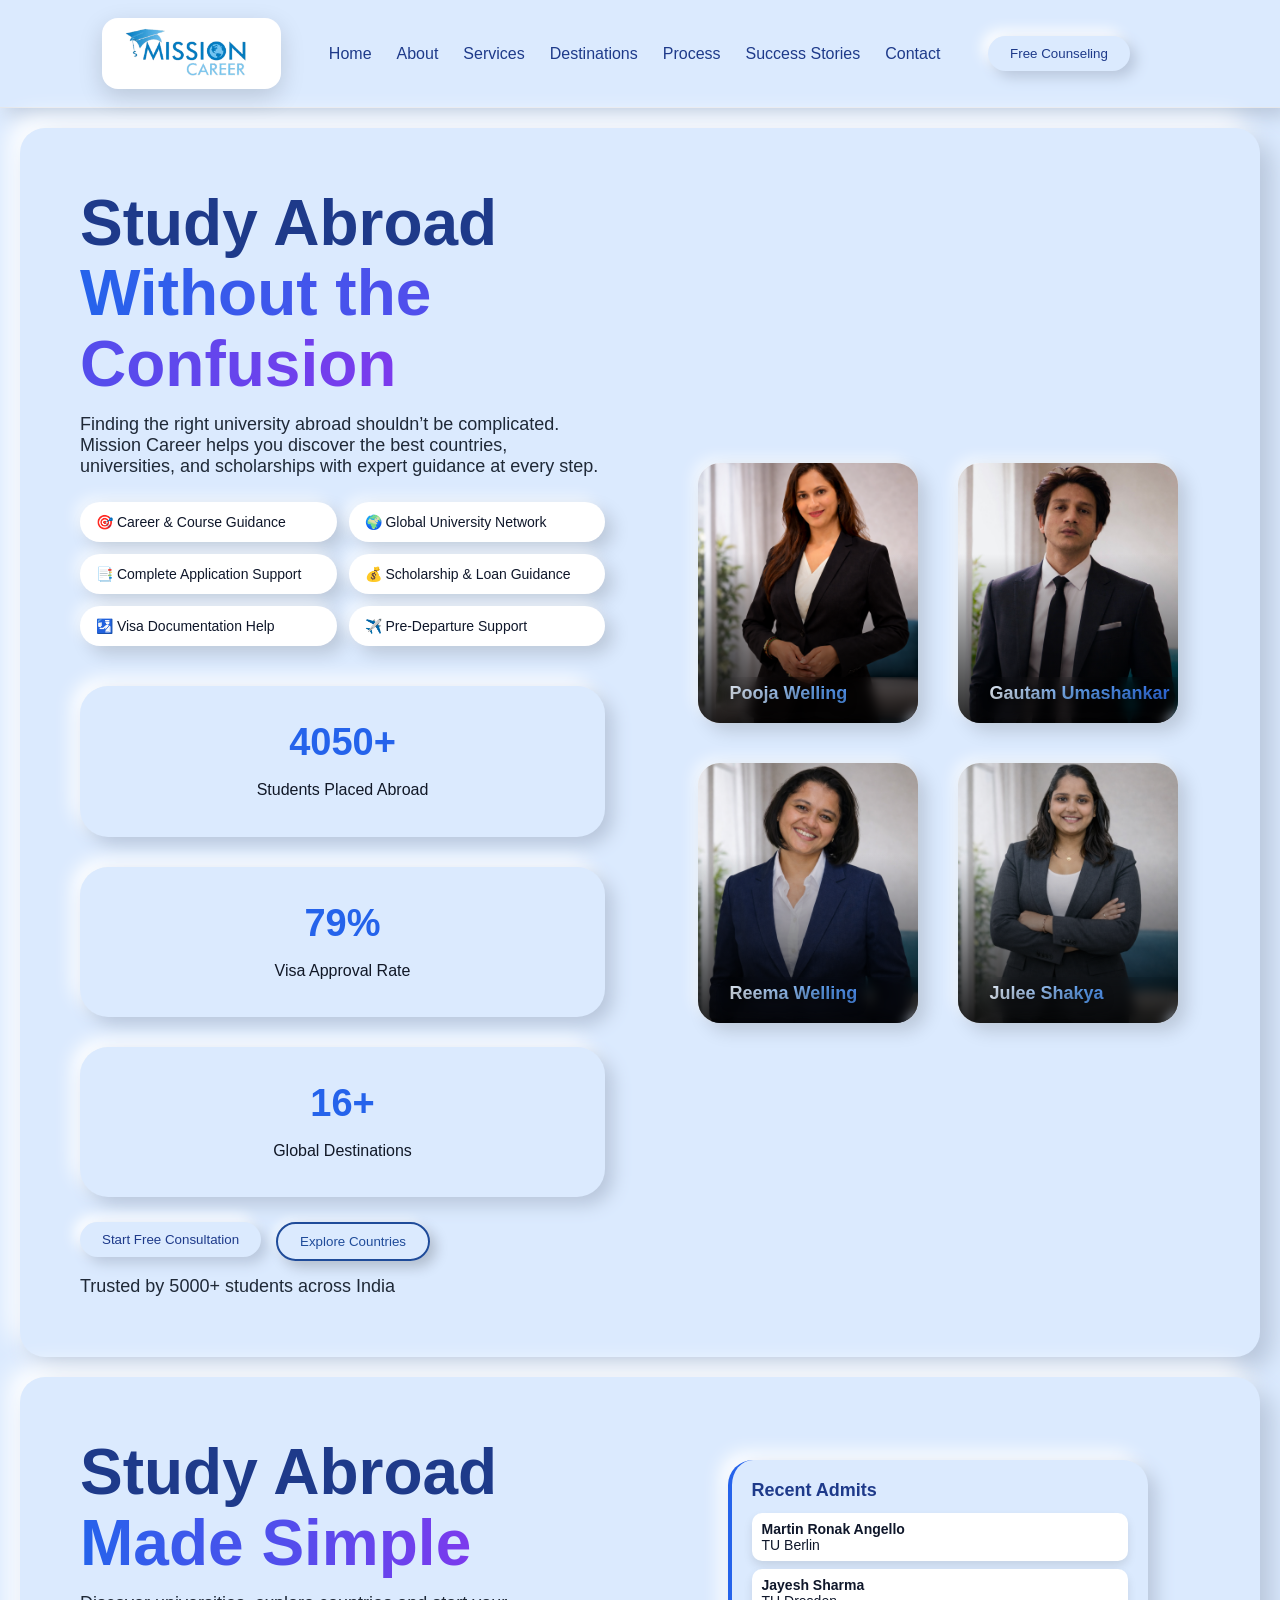
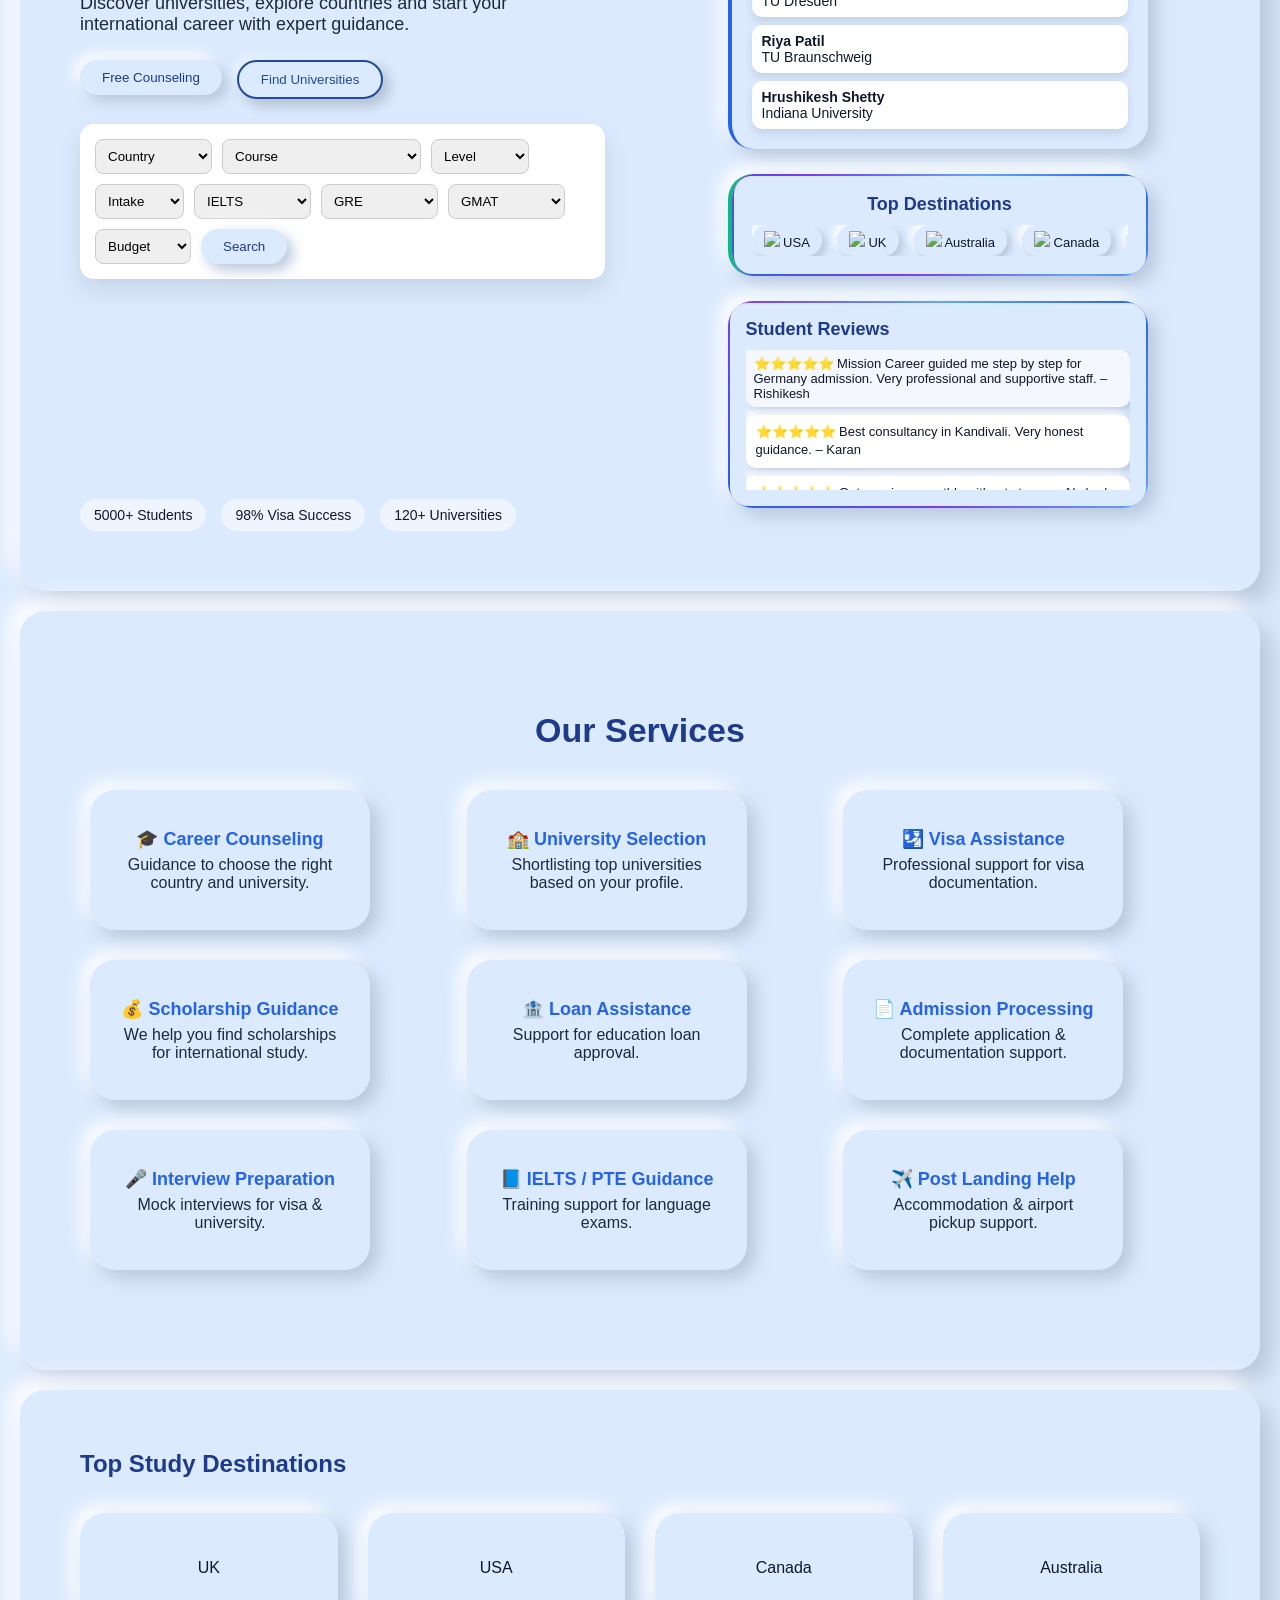
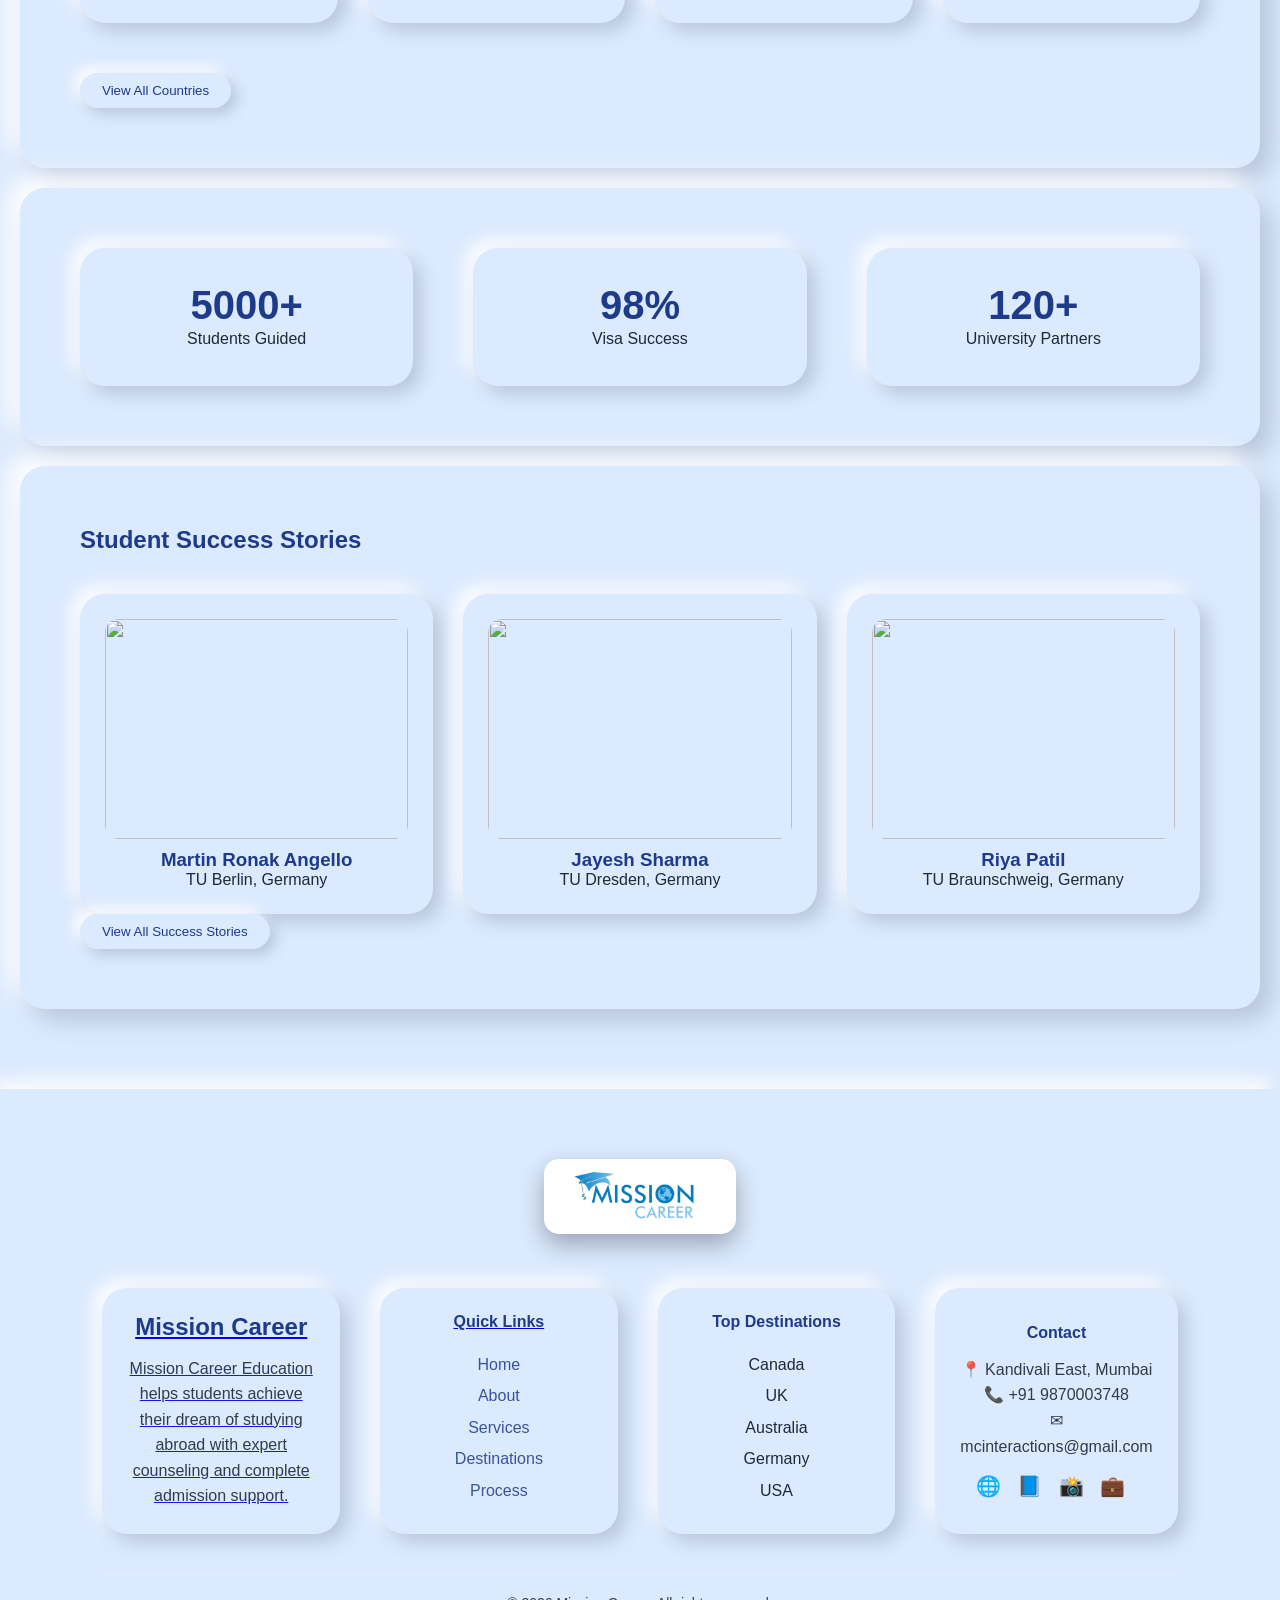
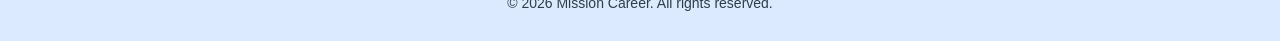
==== commit 08c26838: "Update index.html" ====
--- a/index.html
+++ b/index.html
@@ -853,5 +853,10 @@
 
 
 <script src="script.js"></script>
+    <script>
+function toggleMenu() {
+  document.querySelector('.nav-links').classList.toggle('active');
+}
+</script>
 </body>
 </html>
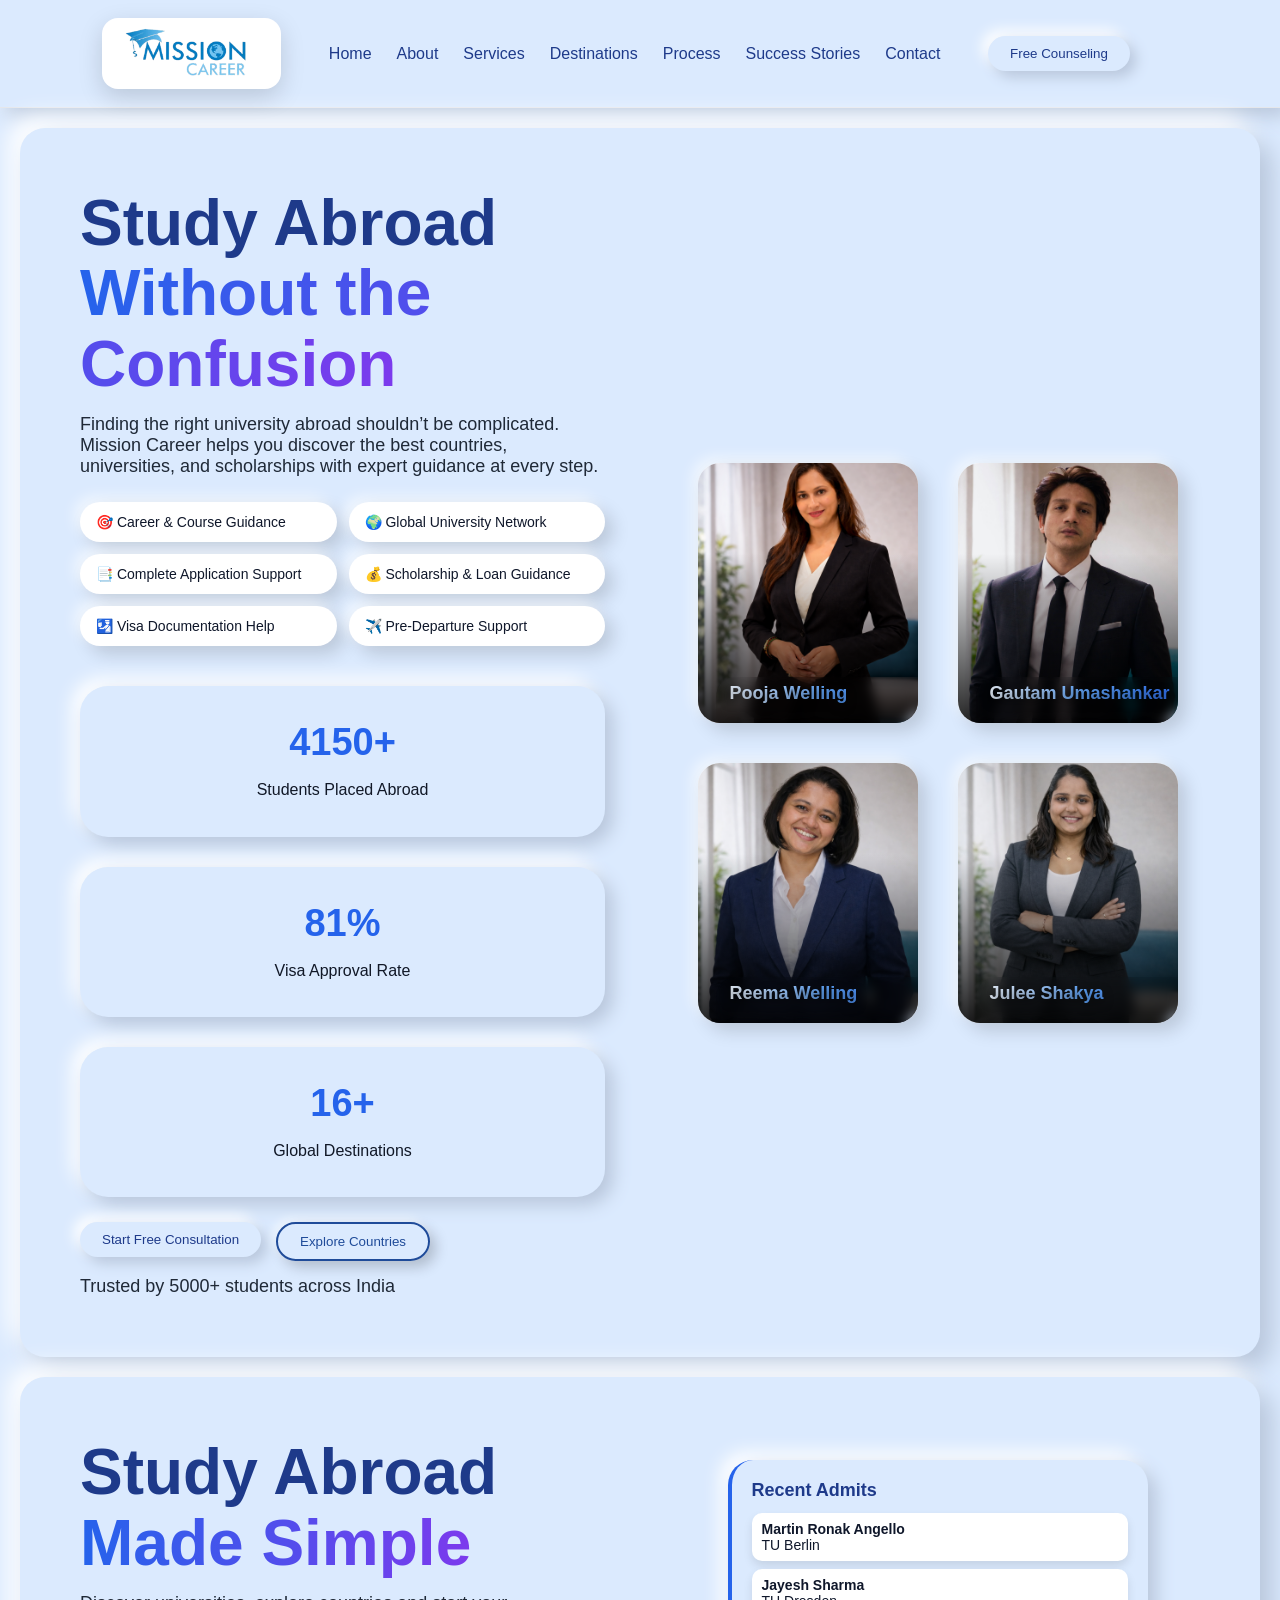
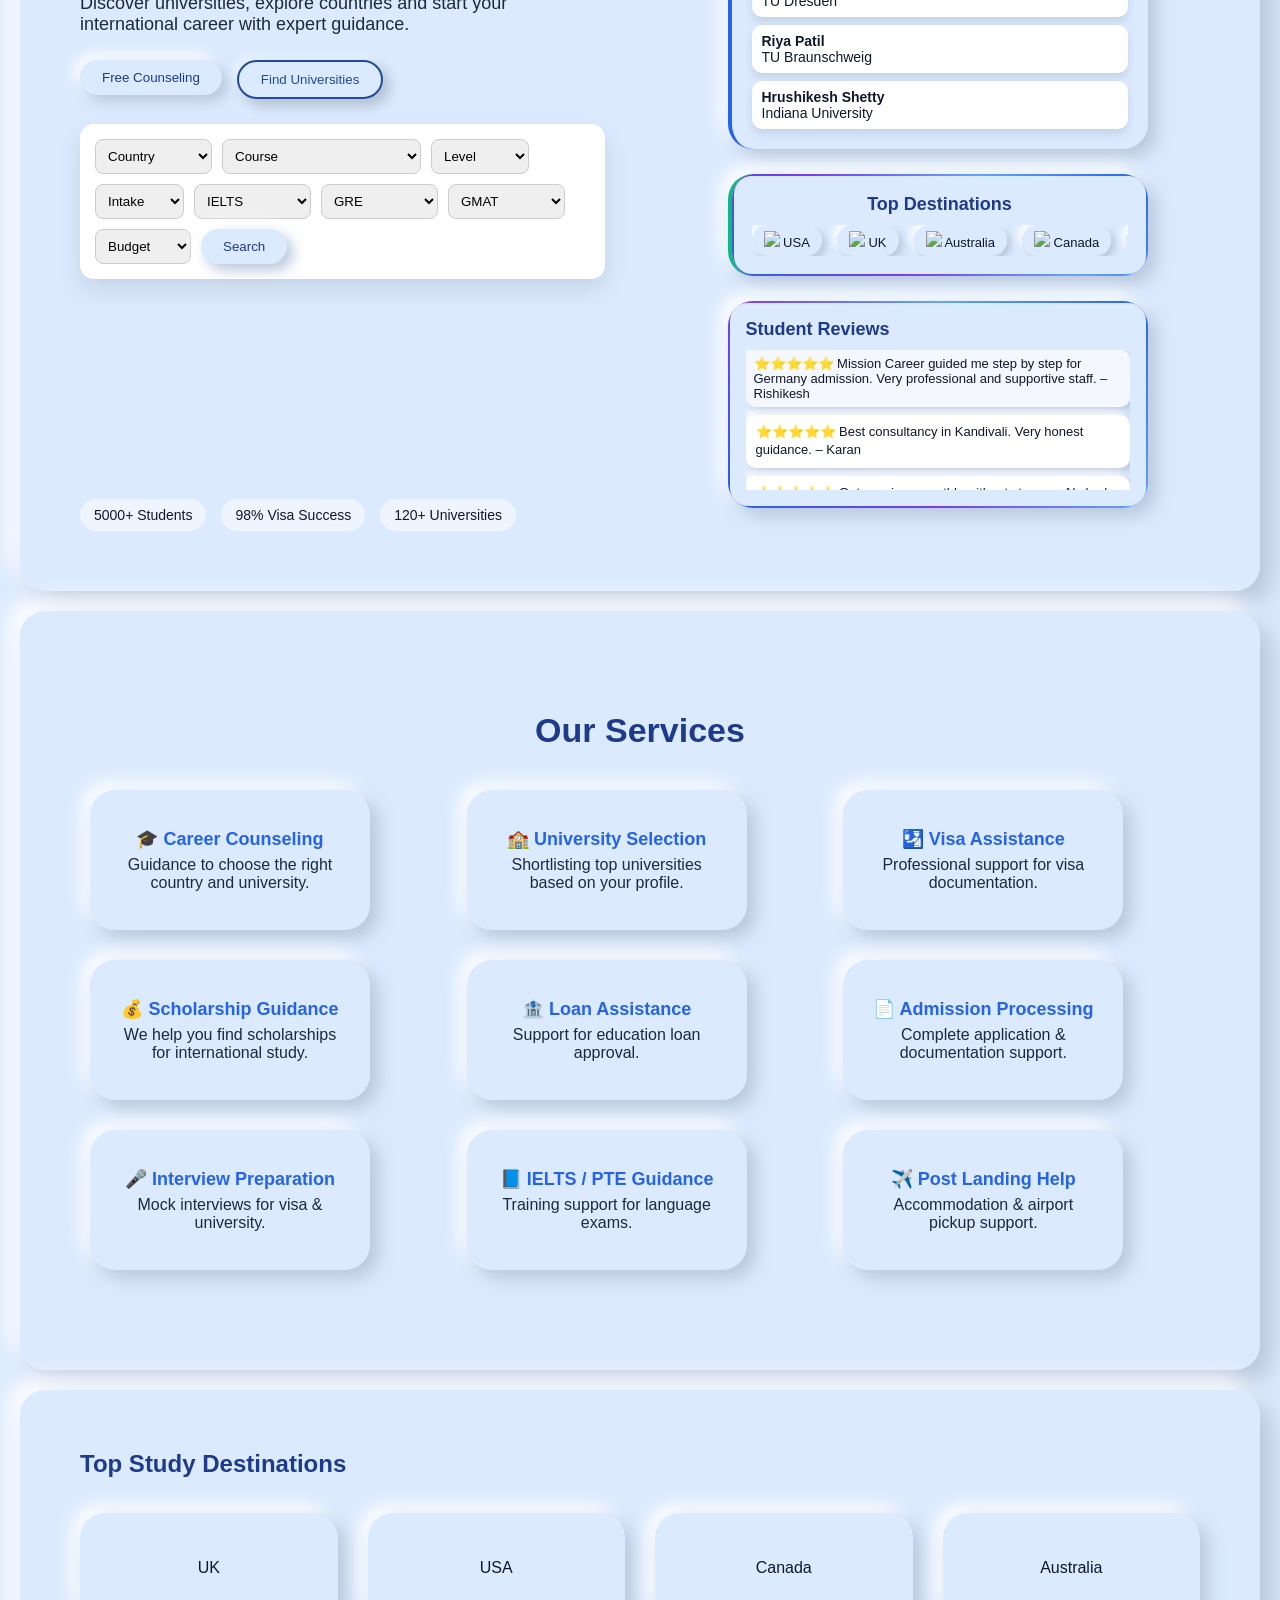
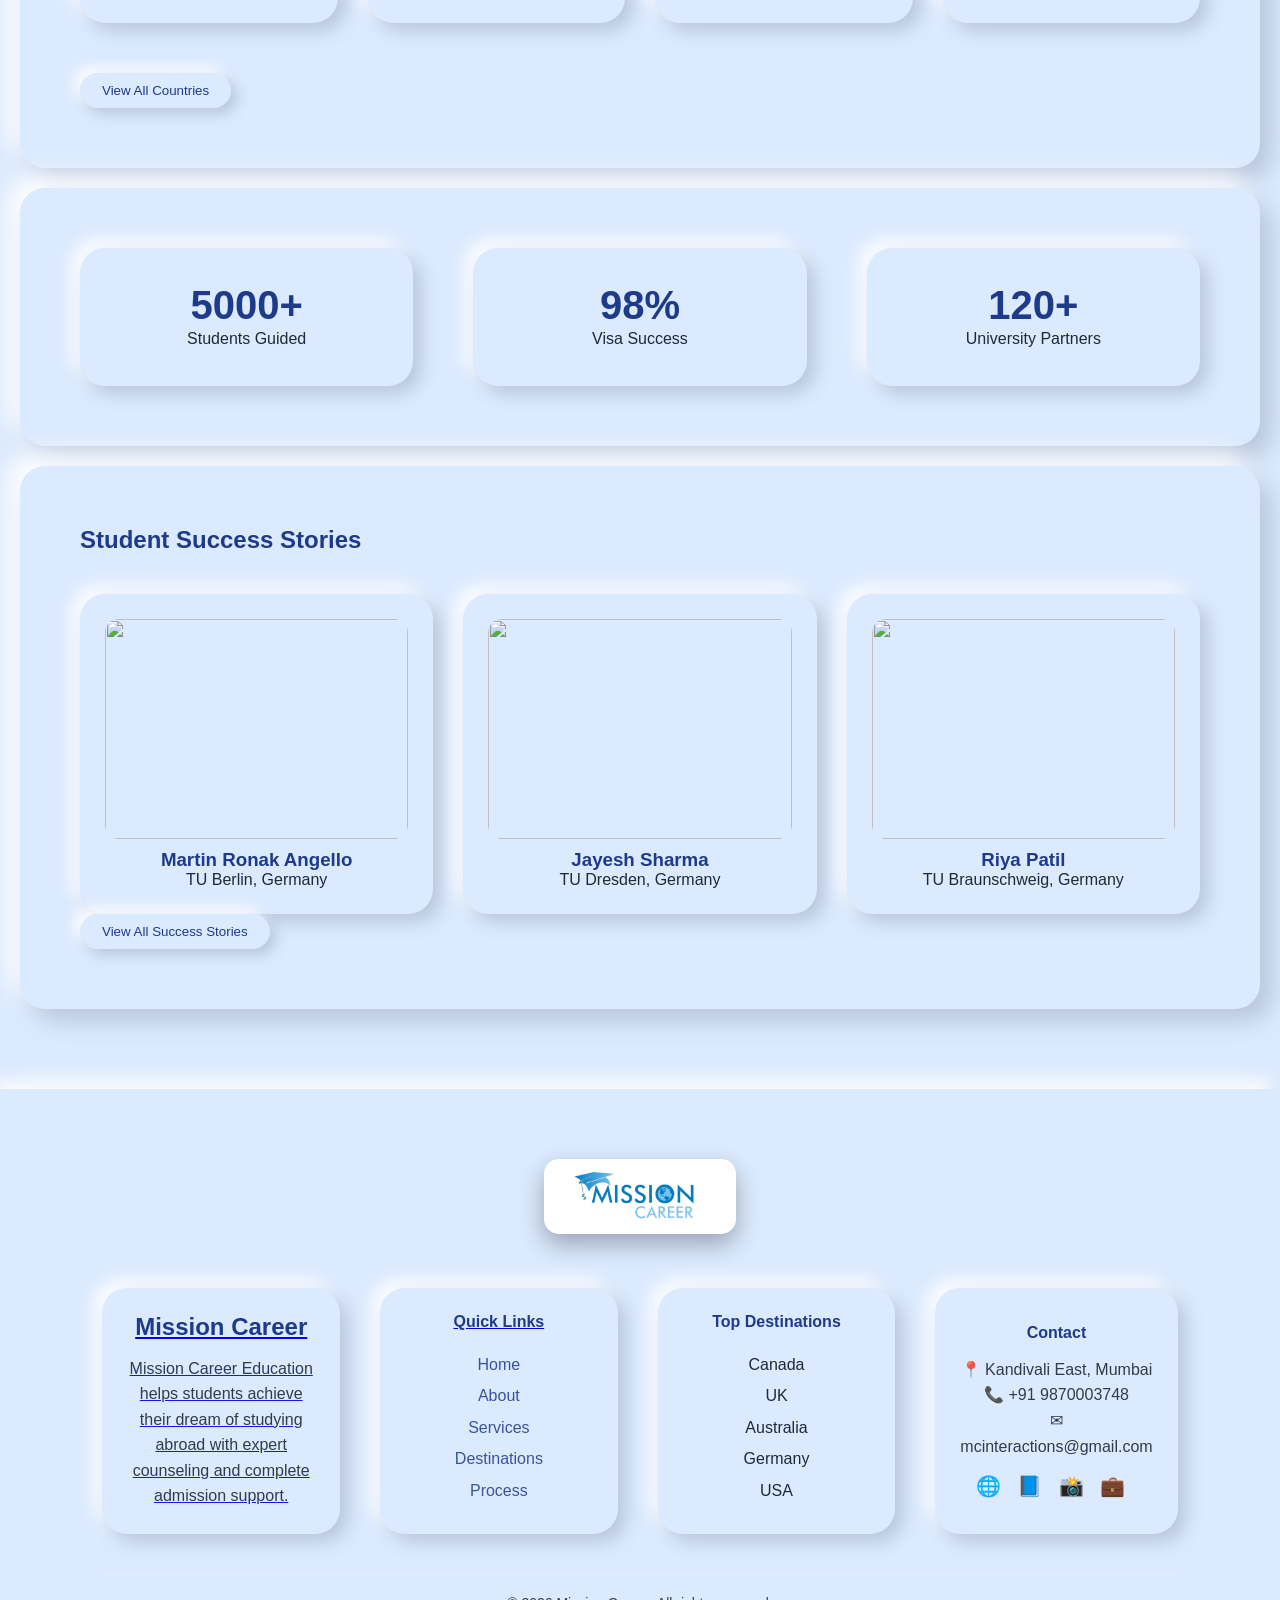
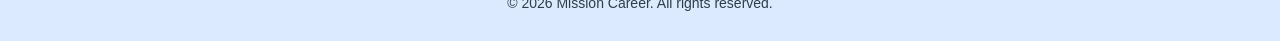
==== commit 62445d63: "Update index.html" ====
--- a/index.html
+++ b/index.html
@@ -21,7 +21,23 @@
 <link rel="stylesheet" href="style.css">
     <link rel="stylesheet" href="style.css">
 <link rel="stylesheet" href="mobile.css" media="screen and (max-width: 768px)">
-
+<!-- Meta Pixel Code -->
+<script>
+!function(f,b,e,v,n,t,s)
+{if(f.fbq)return;n=f.fbq=function(){n.callMethod?
+n.callMethod.apply(n,arguments):n.queue.push(arguments)};
+if(!f._fbq)f._fbq=n;n.push=n;n.loaded=!0;n.version='2.0';
+n.queue=[];t=b.createElement(e);t.async=!0;
+t.src=v;s=b.getElementsByTagName(e)[0];
+s.parentNode.insertBefore(t,s)}(window, document,'script',
+'https://connect.facebook.net/en_US/fbevents.js');
+fbq('init', '1402392278586531');
+fbq('track', 'PageView');
+</script>
+<noscript><img height="1" width="1" style="display:none"
+src="https://www.facebook.com/tr?id=1402392278586531&ev=PageView&noscript=1"
+/></noscript>
+<!-- End Meta Pixel Code -->
 </head>
 
 <body>
--- a/mobile.css
+++ b/mobile.css
@@ -3136,3 +3136,538 @@
   }
 
 }
+@media screen and (max-width: 768px) {
+  .mobile-menu-toggle {
+    display: flex !important;
+    width: 40px !important;
+    height: 40px !important;
+    flex-direction: column !important;
+    justify-content: center !important;
+    align-items: center !important;
+    gap: 4px !important;
+    background: #ffffff !important;
+    border-radius: 10px !important;
+    box-shadow: 0 4px 12px rgba(0,0,0,0.08) !important;
+    cursor: pointer !important;
+  }
+
+  .mobile-menu-toggle span {
+    width: 18px !important;
+    height: 2px !important;
+    background: #222 !important;
+    border-radius: 10px !important;
+    display: block !important;
+  }
+}
+@media screen and (max-width: 768px) {
+  .destinations-showcase-section {
+    width: 100% !important;
+    padding: 30px 12px !important;
+    display: flex !important;
+    flex-direction: column !important;
+    align-items: center !important;
+    justify-content: center !important;
+    margin: 0 auto !important;
+  }
+
+  .destinations-showcase-grid {
+    width: 100% !important;
+    display: flex !important;
+    flex-direction: column !important;
+    align-items: center !important;
+    justify-content: center !important;
+    gap: 20px !important;
+    margin: 0 auto !important;
+  }
+
+  .destination-card {
+    width: 90% !important;
+    max-width: 320px !important;
+    margin: 0 auto !important;
+    position: relative !important;
+    left: 0 !important;
+    right: 0 !important;
+    transform: none !important;
+  }
+}
+.hamburger {
+    display: none;
+    width: 58px;
+    height: 58px;
+    background: #edf4ff;
+    border-radius: 18px;
+    box-shadow: 8px 8px 20px rgba(163, 177, 198, 0.35),
+                -8px -8px 20px rgba(255, 255, 255, 0.9);
+    justify-content: center;
+    align-items: center;
+    flex-direction: column;
+    gap: 6px;
+    cursor: pointer;
+}
+
+.hamburger span {
+    width: 24px;
+    height: 3px;
+    background: #1f4ba5;
+    border-radius: 10px;
+    display: block;
+}
+
+@media (max-width: 768px) {
+    .hamburger {
+        display: flex;
+    }
+
+    .navbar {
+        position: relative;
+    }
+
+    .nav-links {
+        display: none;
+        position: absolute;
+        top: 95px;
+        left: 50%;
+        transform: translateX(-50%);
+        width: 90%;
+        background: #f5f7fb;
+        border-radius: 30px;
+        padding: 25px 20px;
+        flex-direction: column;
+        gap: 18px;
+        box-shadow: 0 20px 40px rgba(0,0,0,0.08);
+        z-index: 999;
+    }
+
+    .nav-links.active {
+        display: flex;
+    }
+
+    .nav-links li {
+        width: 100%;
+        list-style: none;
+    }
+
+    .nav-links li a {
+        display: block;
+        width: 100%;
+        text-align: center;
+        background: #edf1f7;
+        padding: 16px;
+        border-radius: 18px;
+        text-decoration: none;
+        color: #222;
+        font-size: 18px;
+        font-weight: 500;
+    }
+}
+.mobile-nav.active,
+.nav-menu.active,
+.hamburger-menu-content.active,
+.mobile-menu.active {
+  position: fixed !important;
+  top: 110px !important;
+  left: 50% !important;
+  transform: translateX(-50%) !important;
+  width: 90% !important;
+  max-width: 340px !important;
+  height: auto !important;
+  max-height: 75vh !important;
+  overflow-y: auto !important;
+  border-radius: 30px !important;
+  z-index: 9999 !important;
+}
+.mobile-nav.active,
+.nav-menu.active,
+.hamburger-menu-content.active,
+.mobile-menu.active {
+  position: fixed !important;
+  top: 100px !important;
+  left: 50% !important;
+  transform: translateX(-50%) !important;
+  width: 92% !important;
+  max-width: 350px !important;
+  height: auto !important;
+  max-height: 75vh !important;
+  overflow-y: auto !important;
+  padding: 20px !important;
+  border-radius: 30px !important;
+  z-index: 99999 !important;
+  margin: 0 auto !important;
+}
+
+.mobile-nav.active ul,
+.nav-menu.active ul,
+.hamburger-menu-content.active ul,
+.mobile-menu.active ul {
+  width: 100% !important;
+  padding: 0 !important;
+  margin: 0 !important;
+}
+
+.mobile-nav.active li,
+.nav-menu.active li,
+.hamburger-menu-content.active li,
+.mobile-menu.active li {
+  width: 100% !important;
+  margin: 10px 0 !important;
+}
+
+.mobile-nav.active a,
+.nav-menu.active a,
+.hamburger-menu-content.active a,
+.mobile-menu.active a {
+  display: block !important;
+  width: 100% !important;
+  text-align: center !important;
+}
+@media screen and (max-width: 768px) {
+  .nav-links {
+    left: 50% !important;
+    right: auto !important;
+    transform: translateX(-50%) !important;
+    width: 90% !important;
+    max-width: 340px !important;
+    height: auto !important;
+    max-height: 75vh !important;
+    overflow-y: auto !important;
+  }
+}
+@media screen and (max-width: 768px) {
+  .process-steps-grid,
+  .steps-grid,
+  .process-grid {
+    display: flex !important;
+    flex-direction: column !important;
+    align-items: center !important;
+    gap: 20px !important;
+    width: 100% !important;
+  }
+
+  .process-step-card,
+  .step-card,
+  .process-card {
+    width: 90% !important;
+    max-width: 320px !important;
+    min-height: auto !important;
+    height: auto !important;
+    margin: 0 auto !important;
+    padding: 25px 20px !important;
+    left: 0 !important;
+    right: 0 !important;
+    transform: none !important;
+  }
+
+  .process-step-card h3,
+  .step-card h3,
+  .process-card h3 {
+    font-size: 28px !important;
+    line-height: 1.2 !important;
+    text-align: center !important;
+  }
+
+  .process-step-card p,
+  .step-card p,
+  .process-card p {
+    font-size: 16px !important;
+    line-height: 1.7 !important;
+    text-align: center !important;
+  }
+
+  .process-step-card img,
+  .step-card img,
+  .process-card img {
+    width: 55px !important;
+    height: 55px !important;
+    margin: 0 auto 15px auto !important;
+    display: block !important;
+  }
+}
+@media screen and (max-width: 768px) {
+  .process-flow-wrapper {
+    display: flex !important;
+    flex-direction: column !important;
+    align-items: center !important;
+    gap: 20px !important;
+    width: 100% !important;
+    padding: 0 15px !important;
+  }
+
+  .process-step-card {
+    width: 100% !important;
+    max-width: 320px !important;
+    min-height: auto !important;
+    padding: 25px 20px !important;
+    margin: 0 auto !important;
+    border-radius: 35px !important;
+    text-align: center !important;
+  }
+
+  .process-step-card h3 {
+    font-size: 28px !important;
+    line-height: 1.2 !important;
+    margin: 15px 0 10px 0 !important;
+  }
+
+  .process-step-card p {
+    font-size: 16px !important;
+    line-height: 1.7 !important;
+    margin: 0 !important;
+  }
+
+  .step-number {
+    font-size: 30px !important;
+    margin-bottom: 10px !important;
+    display: block !important;
+  }
+
+  .step-icon {
+    font-size: 50px !important;
+    margin-bottom: 15px !important;
+    display: block !important;
+  }
+
+  .flow-line {
+    width: 4px !important;
+    height: 40px !important;
+    background: #2450d3 !important;
+    margin: 0 auto !important;
+    border-radius: 20px !important;
+  }
+}@media screen and (max-width: 768px) {
+  .process-flow-wrapper {
+    display: flex !important;
+    flex-direction: column !important;
+    align-items: center !important;
+    gap: 20px !important;
+    width: 100% !important;
+    padding: 0 15px !important;
+  }
+
+  .process-step-card {
+    width: 100% !important;
+    max-width: 320px !important;
+    min-height: auto !important;
+    padding: 25px 20px !important;
+    margin: 0 auto !important;
+    border-radius: 35px !important;
+    text-align: center !important;
+  }
+
+  .process-step-card h3 {
+    font-size: 28px !important;
+    line-height: 1.2 !important;
+    margin: 15px 0 10px 0 !important;
+  }
+
+  .process-step-card p {
+    font-size: 16px !important;
+    line-height: 1.7 !important;
+    margin: 0 !important;
+  }
+
+  .step-number {
+    font-size: 30px !important;
+    margin-bottom: 10px !important;
+    display: block !important;
+  }
+
+  .step-icon {
+    font-size: 50px !important;
+    margin-bottom: 15px !important;
+    display: block !important;
+  }
+
+  .flow-line {
+    width: 4px !important;
+    height: 40px !important;
+    background: #2450d3 !important;
+    margin: 0 auto !important;
+    border-radius: 20px !important;
+  }
+}
+@media screen and (max-width: 768px) {
+  .process-flow-wrapper {
+    display: flex !important;
+    flex-direction: column !important;
+    align-items: center !important;
+    gap: 20px !important;
+    width: 100% !important;
+    padding: 0 15px !important;
+  }
+
+  .process-step-card {
+    width: 100% !important;
+    max-width: 320px !important;
+    min-height: auto !important;
+    padding: 25px 20px !important;
+    margin: 0 auto !important;
+    border-radius: 35px !important;
+    text-align: center !important;
+  }
+
+  .process-step-card h3 {
+    font-size: 28px !important;
+    line-height: 1.2 !important;
+    margin: 15px 0 10px 0 !important;
+  }
+
+  .process-step-card p {
+    font-size: 16px !important;
+    line-height: 1.7 !important;
+    margin: 0 !important;
+  }
+
+  .step-number {
+    font-size: 30px !important;
+    margin-bottom: 10px !important;
+    display: block !important;
+  }
+
+  .step-icon {
+    font-size: 50px !important;
+    margin-bottom: 15px !important;
+    display: block !important;
+  }
+
+  .flow-line {
+    width: 4px !important;
+    height: 40px !important;
+    background: #2450d3 !important;
+    margin: 0 auto !important;
+    border-radius: 20px !important;
+  }
+}
+@media screen and (max-width: 768px) {
+
+  .page-hero {
+    width: 92% !important;
+    margin: 20px auto !important;
+    padding: 35px 20px !important;
+    border-radius: 35px !important;
+    text-align: center !important;
+  }
+
+  .page-hero h1 {
+    font-size: 42px !important;
+    line-height: 1.2 !important;
+    margin-bottom: 15px !important;
+  }
+
+  .page-hero p {
+    font-size: 18px !important;
+    line-height: 1.7 !important;
+  }
+
+  .contact-section {
+    width: 100% !important;
+    padding: 20px 0 !important;
+  }
+
+  .contact-grid {
+    display: flex !important;
+    flex-direction: column !important;
+    align-items: center !important;
+    gap: 25px !important;
+    width: 100% !important;
+  }
+
+  .contact-info,
+  .contact-form {
+    width: 92% !important;
+    max-width: 350px !important;
+    margin: 0 auto !important;
+    padding: 30px 22px !important;
+    border-radius: 35px !important;
+    text-align: center !important;
+  }
+
+  .contact-info h2,
+  .contact-form h2 {
+    font-size: 30px !important;
+    margin-bottom: 15px !important;
+  }
+
+  .contact-info h3 {
+    font-size: 22px !important;
+    margin-top: 20px !important;
+    margin-bottom: 8px !important;
+  }
+
+  .contact-info p {
+    font-size: 16px !important;
+    line-height: 1.8 !important;
+  }
+
+  .contact-form form {
+    display: flex !important;
+    flex-direction: column !important;
+    gap: 15px !important;
+  }
+
+  .contact-form input,
+  .contact-form textarea {
+    width: 100% !important;
+    padding: 16px 18px !important;
+    border-radius: 18px !important;
+    font-size: 16px !important;
+    box-sizing: border-box !important;
+  }
+
+  .contact-form textarea {
+    min-height: 120px !important;
+    resize: none !important;
+  }
+
+  .contact-form .btn {
+    width: 100% !important;
+    padding: 16px !important;
+    border-radius: 40px !important;
+    font-size: 18px !important;
+    margin-top: 10px !important;
+  }
+
+  .map-section {
+    width: 100% !important;
+    padding: 20px 0 40px !important;
+  }
+
+  .map-title {
+    text-align: center !important;
+    font-size: 34px !important;
+    margin-bottom: 20px !important;
+  }
+
+  .map-wrapper {
+    width: 92% !important;
+    max-width: 350px !important;
+    margin: 0 auto !important;
+    display: flex !important;
+    flex-direction: column !important;
+    gap: 20px !important;
+    border-radius: 35px !important;
+    overflow: hidden !important;
+  }
+
+  .map-wrapper iframe {
+    width: 100% !important;
+    height: 280px !important;
+    border-radius: 25px !important;
+  }
+
+  .map-card {
+    width: 100% !important;
+    padding: 25px 20px !important;
+    text-align: center !important;
+    border-radius: 25px !important;
+  }
+
+  .map-card h3 {
+    font-size: 28px !important;
+    margin-bottom: 12px !important;
+  }
+
+  .map-card p {
+    font-size: 16px !important;
+    line-height: 1.7 !important;
+  }
+}
